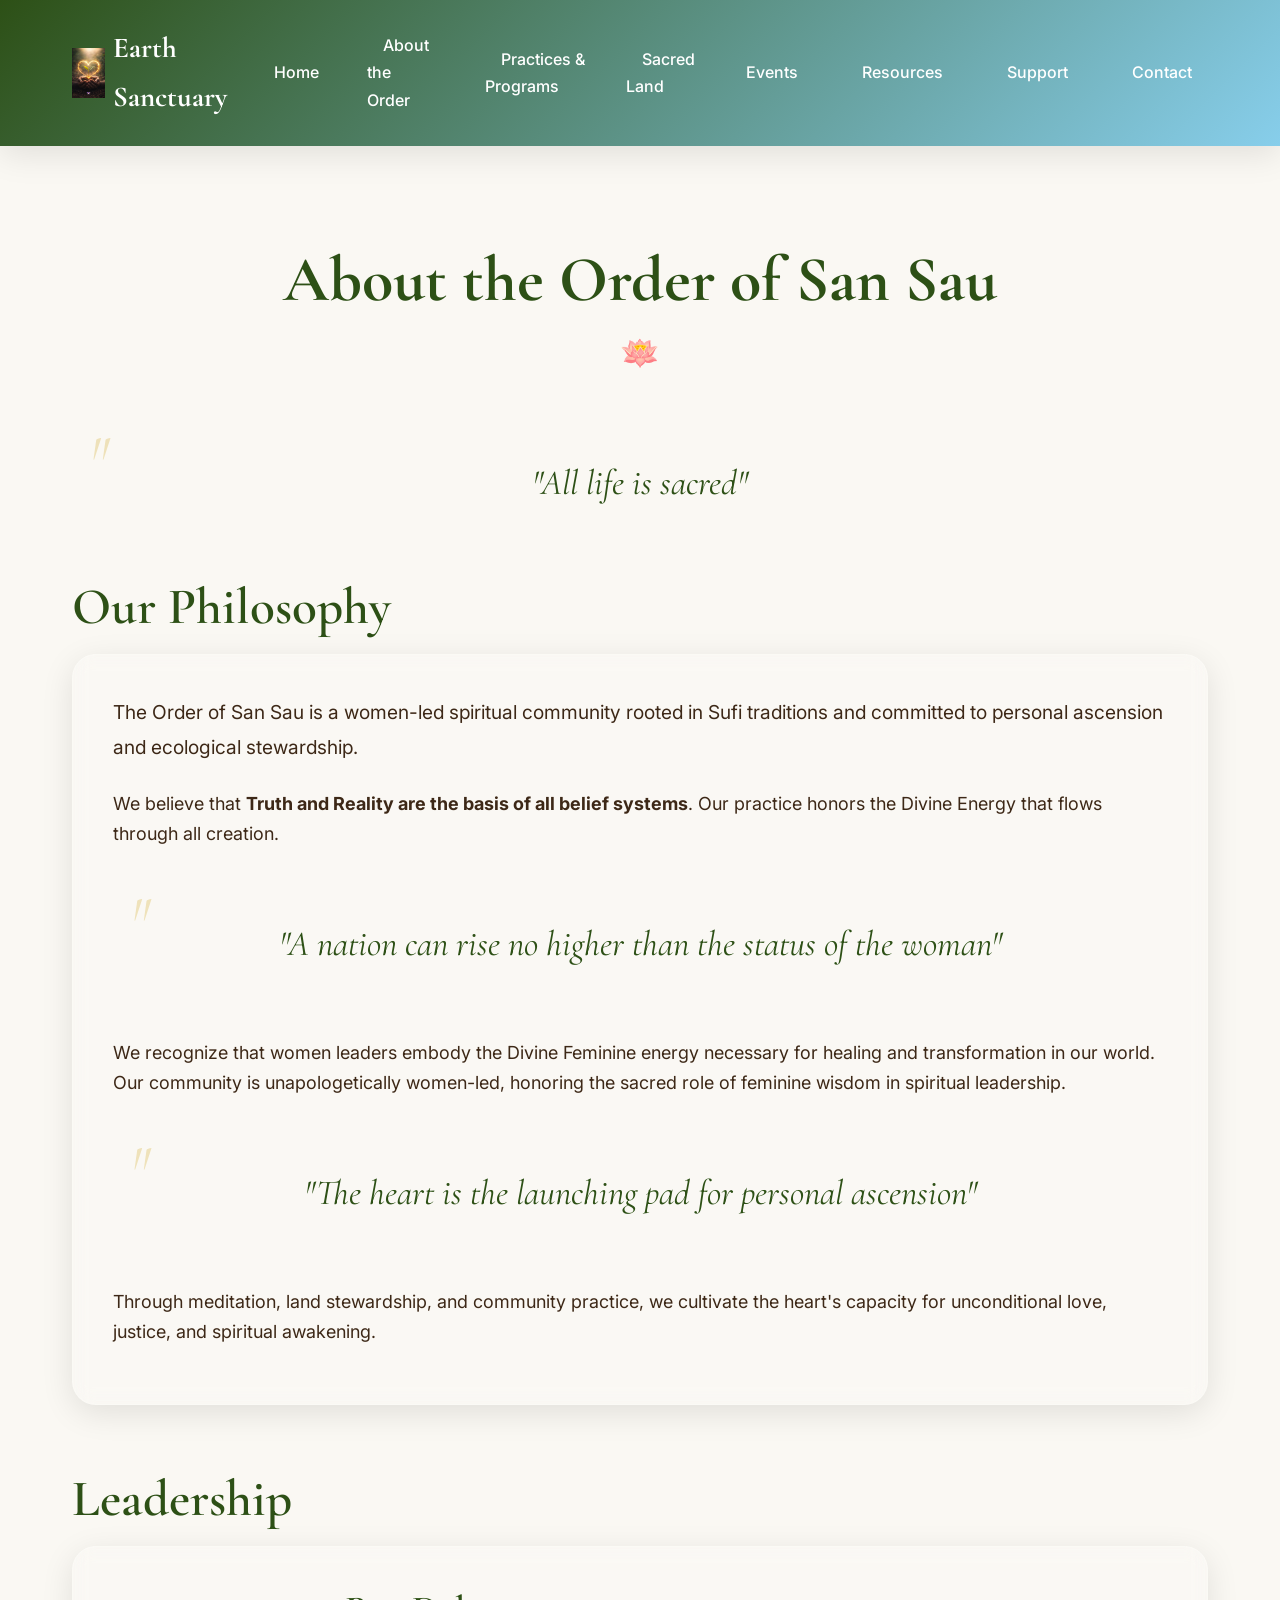
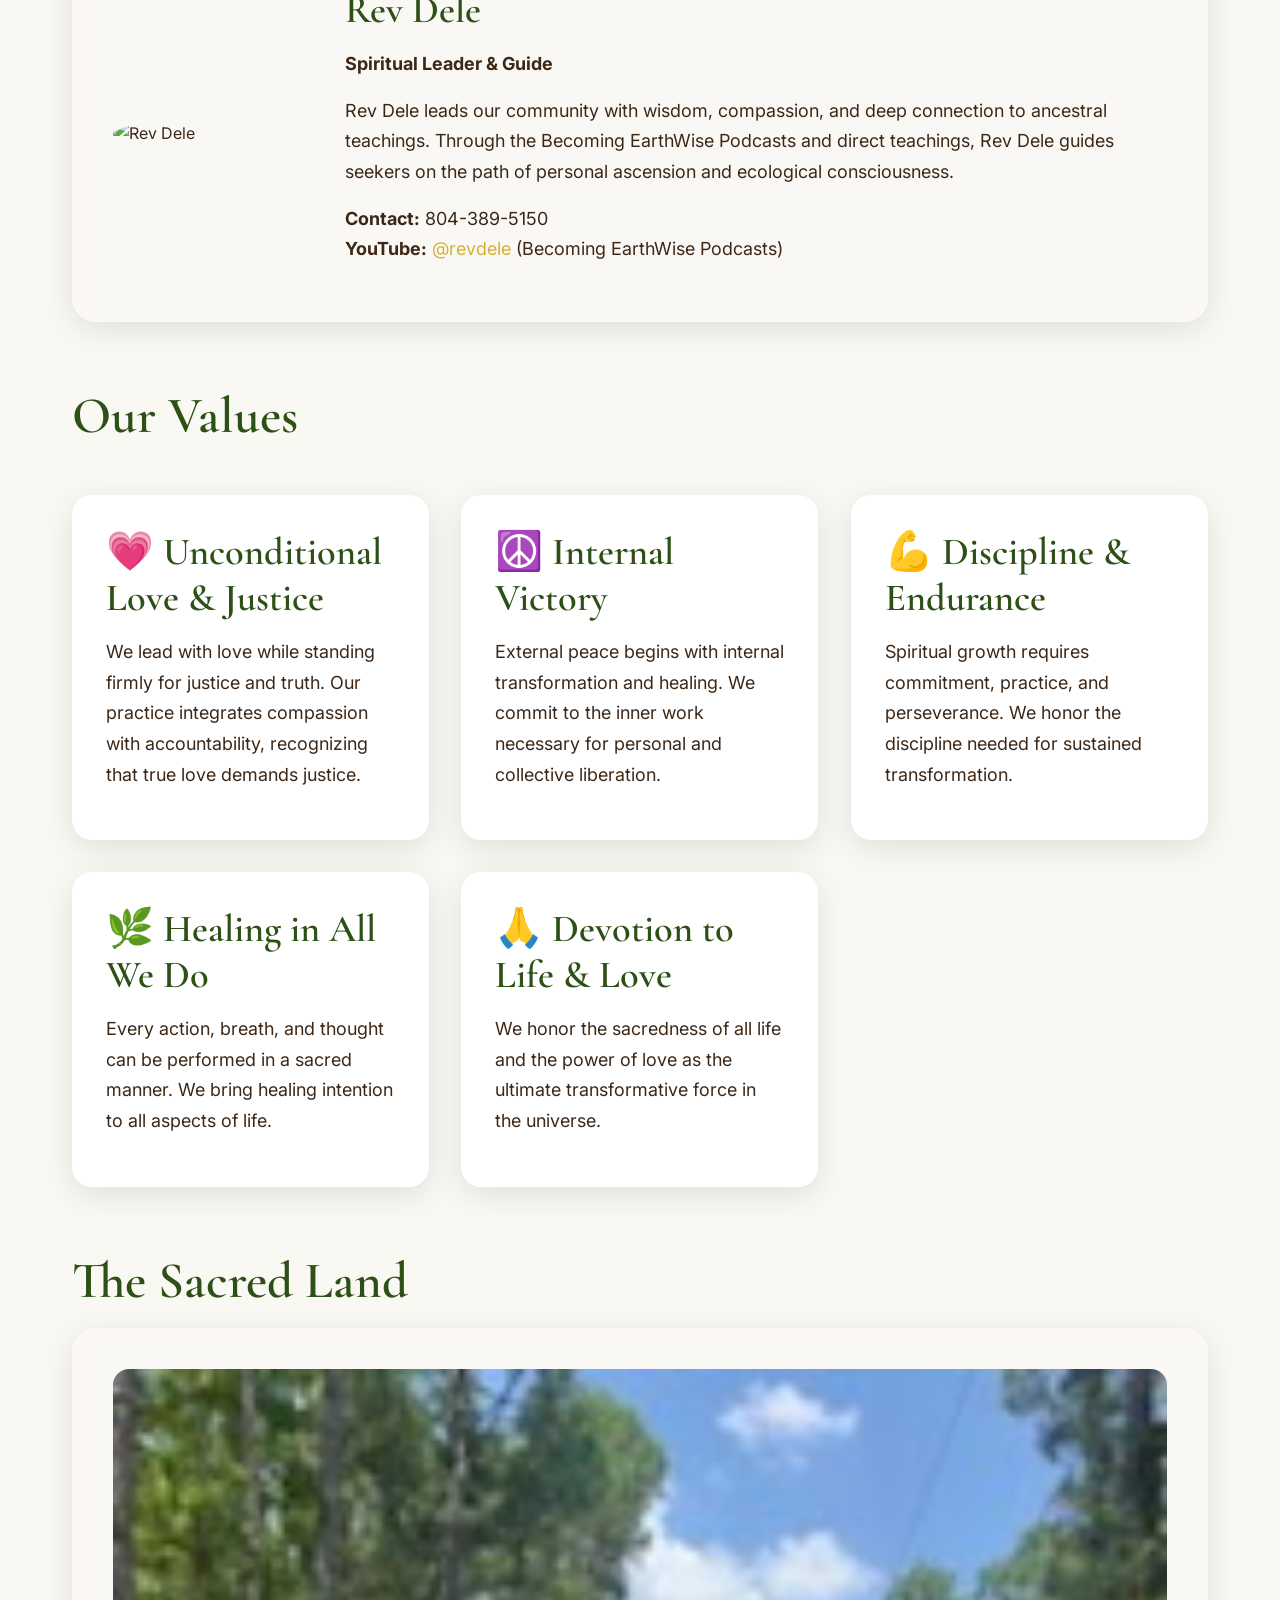
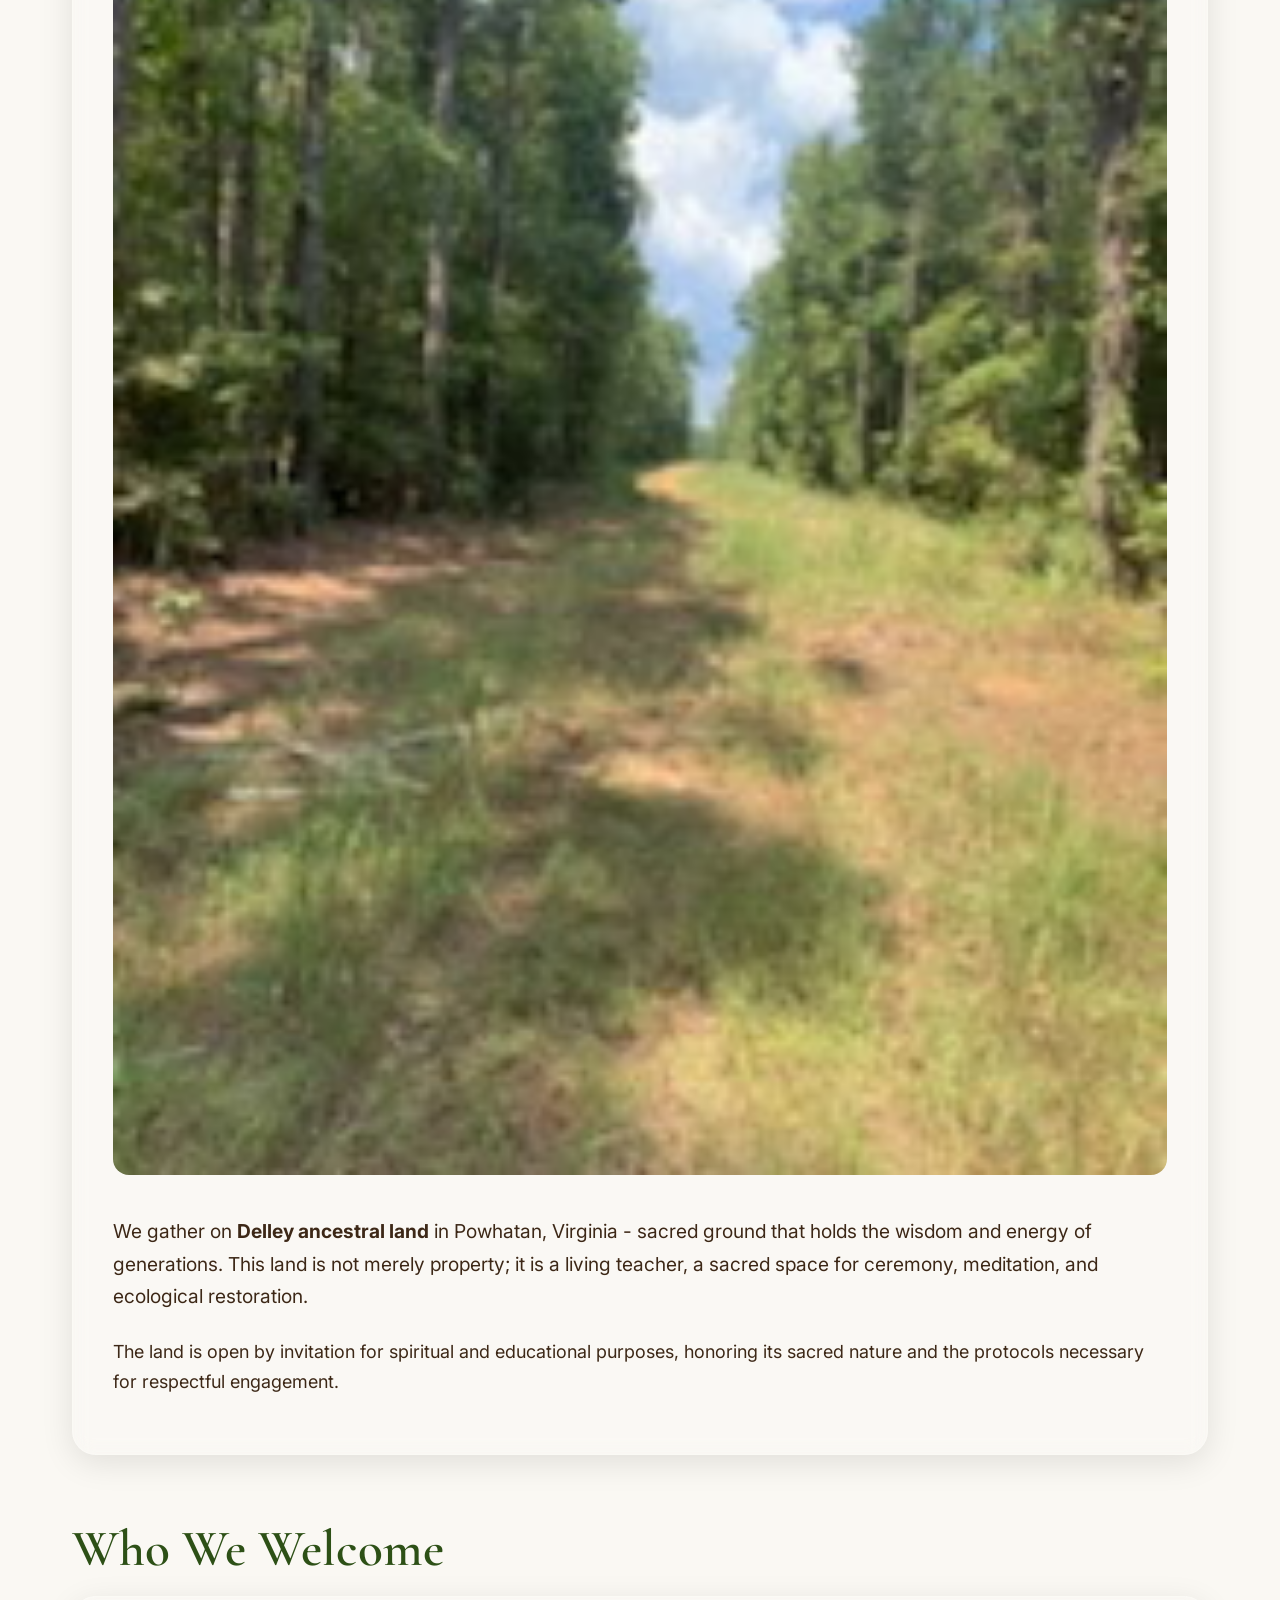
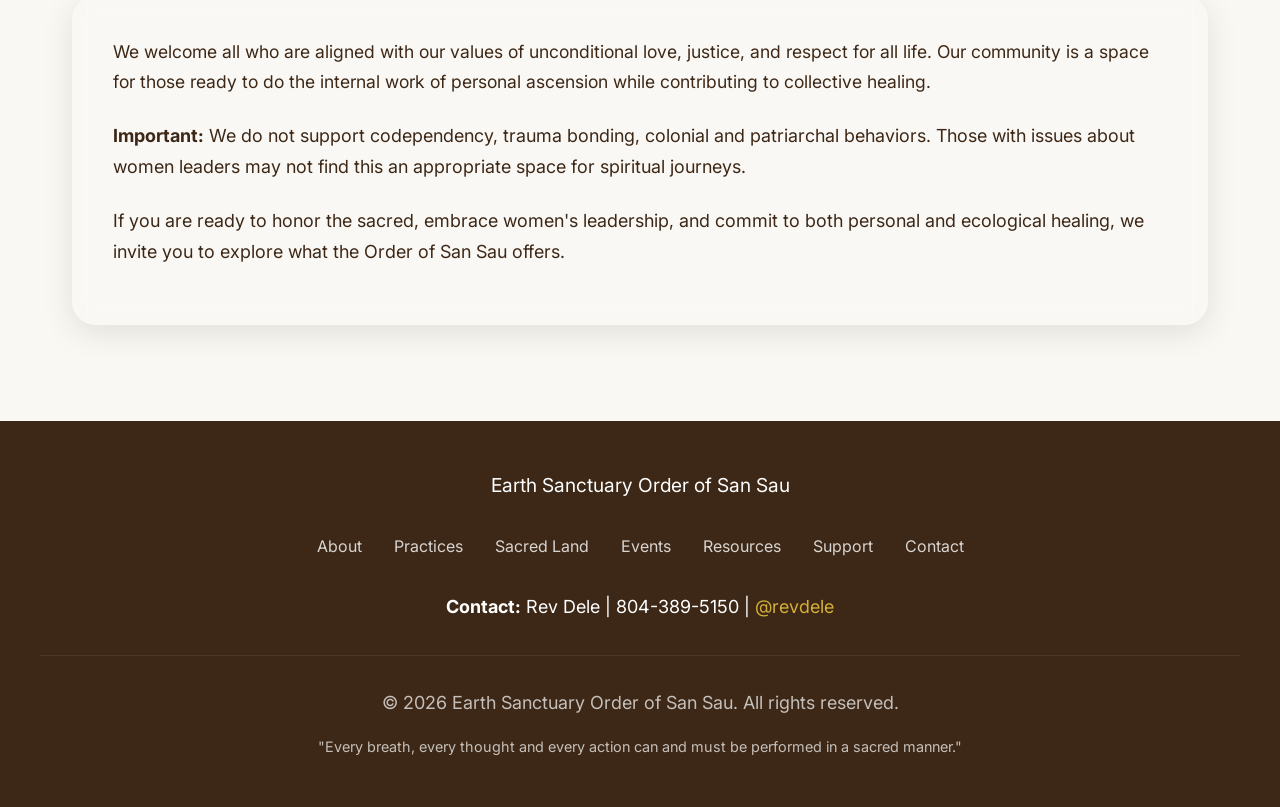
==== about.html @ 6ba66701 "Initial commit: Complete Earth Sanctuary Order of San Sau website with 8 pages" ====
<!DOCTYPE html>
<html lang="en">
<head>
    <meta charset="UTF-8">
    <meta name="viewport" content="width=device-width, initial-scale=1.0">
    <meta name="description" content="Learn about the Order of San Sau - Women-led spiritual community rooted in Sufi traditions">
    <title>About the Order | Earth Sanctuary Order of San Sau</title>
    <link rel="stylesheet" href="css/style.css">
    <link rel="icon" href="images/logo.jpg">
</head>
<body>
    <header>
        <div class="header-content">
            <a href="index.html" class="logo">
                <img src="images/logo.jpg" alt="Earth Sanctuary Logo" class="logo-image">
                Earth Sanctuary
            </a>
            <button class="mobile-menu-toggle" aria-label="Toggle menu">☰</button>
            <nav>
                <ul>
                    <li><a href="index.html">Home</a></li>
                    <li><a href="about.html">About the Order</a></li>
                    <li><a href="practices.html">Practices & Programs</a></li>
                    <li><a href="sacred-land.html">Sacred Land</a></li>
                    <li><a href="events.html">Events</a></li>
                    <li><a href="resources.html">Resources</a></li>
                    <li><a href="support.html">Support</a></li>
                    <li><a href="contact.html">Contact</a></li>
                </ul>
            </nav>
        </div>
    </header>

    <main>
        <section class="site-section">
            <div class="container">
                <h1 class="section-title">About the Order of San Sau</h1>
                
                <div class="sacred-quote">
                    "All life is sacred"
                </div>
                
                <h2>Our Philosophy</h2>
                <div class="glass-card">
                    <p style="font-size: 1.2rem; line-height: 1.8;">
                        The Order of San Sau is a women-led spiritual community rooted in Sufi traditions and committed to personal ascension and ecological stewardship.
                    </p>
                    
                    <p style="margin-top: 1.5rem;">
                        We believe that <strong>Truth and Reality are the basis of all belief systems</strong>. Our practice honors the Divine Energy that flows through all creation.
                    </p>
                    
                    <div class="sacred-quote" style="margin: 2rem 0;">
                        "A nation can rise no higher than the status of the woman"
                    </div>
                    
                    <p>
                        We recognize that women leaders embody the Divine Feminine energy necessary for healing and transformation in our world. Our community is unapologetically women-led, honoring the sacred role of feminine wisdom in spiritual leadership.
                    </p>
                    
                    <div class="sacred-quote" style="margin: 2rem 0;">
                        "The heart is the launching pad for personal ascension"
                    </div>
                    
                    <p>
                        Through meditation, land stewardship, and community practice, we cultivate the heart's capacity for unconditional love, justice, and spiritual awakening.
                    </p>
                </div>
                
                <h2 style="margin-top: 4rem;">Leadership</h2>
                <div class="glass-card" style="display: flex; gap: 2rem; align-items: center; flex-wrap: wrap;">
                    <img src="images/Rev1_enhanced.png" alt="Rev Dele" style="width: 200px; border-radius: 50%;">
                    <div style="flex: 1;">
                        <h3>Rev Dele</h3>
                        <p><strong>Spiritual Leader & Guide</strong></p>
                        <p style="margin-top: 1rem;">Rev Dele leads our community with wisdom, compassion, and deep connection to ancestral teachings. Through the Becoming EarthWise Podcasts and direct teachings, Rev Dele guides seekers on the path of personal ascension and ecological consciousness.</p>
                        <p style="margin-top: 1rem;">
                            <strong>Contact:</strong> 804-389-5150<br>
                            <strong>YouTube:</strong> <a href="https://youtube.com/@revdele" style="color: var(--sacred-gold);">@revdele</a> (Becoming EarthWise Podcasts)
                        </p>
                    </div>
                </div>
                
                <h2 style="margin-top: 4rem;">Our Values</h2>
                <div class="bento-grid">
                    <div class="bento-item lotus-bloom">
                        <h3>💗 Unconditional Love & Justice</h3>
                        <p>We lead with love while standing firmly for justice and truth. Our practice integrates compassion with accountability, recognizing that true love demands justice.</p>
                    </div>
                    <div class="bento-item lotus-bloom" style="animation-delay: 0.2s;">
                        <h3>☮️ Internal Victory</h3>
                        <p>External peace begins with internal transformation and healing. We commit to the inner work necessary for personal and collective liberation.</p>
                    </div>
                    <div class="bento-item lotus-bloom" style="animation-delay: 0.4s;">
                        <h3>💪 Discipline & Endurance</h3>
                        <p>Spiritual growth requires commitment, practice, and perseverance. We honor the discipline needed for sustained transformation.</p>
                    </div>
                    <div class="bento-item lotus-bloom" style="animation-delay: 0.6s;">
                        <h3>🌿 Healing in All We Do</h3>
                        <p>Every action, breath, and thought can be performed in a sacred manner. We bring healing intention to all aspects of life.</p>
                    </div>
                    <div class="bento-item lotus-bloom" style="animation-delay: 0.8s;">
                        <h3>🙏 Devotion to Life & Love</h3>
                        <p>We honor the sacredness of all life and the power of love as the ultimate transformative force in the universe.</p>
                    </div>
                </div>

                <h2 style="margin-top: 4rem;">The Sacred Land</h2>
                <div class="glass-card">
                    <img src="images/land3.jpeg" alt="Ancestral Land" style="width: 100%; border-radius: 16px; margin-bottom: 2rem;">
                    <p style="font-size: 1.2rem;">
                        We gather on <strong>Delley ancestral land</strong> in Powhatan, Virginia - sacred ground that holds the wisdom and energy of generations. This land is not merely property; it is a living teacher, a sacred space for ceremony, meditation, and ecological restoration.
                    </p>
                    <p style="margin-top: 1.5rem;">
                        The land is open by invitation for spiritual and educational purposes, honoring its sacred nature and the protocols necessary for respectful engagement.
                    </p>
                </div>

                <h2 style="margin-top: 4rem;">Who We Welcome</h2>
                <div class="glass-card">
                    <p style="font-size: 1.1rem;">
                        We welcome all who are aligned with our values of unconditional love, justice, and respect for all life. Our community is a space for those ready to do the internal work of personal ascension while contributing to collective healing.
                    </p>
                    <p style="margin-top: 1.5rem;">
                        <strong>Important:</strong> We do not support codependency, trauma bonding, colonial and patriarchal behaviors. Those with issues about women leaders may not find this an appropriate space for spiritual journeys.
                    </p>
                    <p style="margin-top: 1.5rem;">
                        If you are ready to honor the sacred, embrace women's leadership, and commit to both personal and ecological healing, we invite you to explore what the Order of San Sau offers.
                    </p>
                </div>
            </div>
        </section>
    </main>

    <footer>
        <div class="footer-content">
            <p style="font-size: 1.2rem; margin-bottom: 1rem;">Earth Sanctuary Order of San Sau</p>
            <div class="footer-links">
                <a href="about.html">About</a>
                <a href="practices.html">Practices</a>
                <a href="sacred-land.html">Sacred Land</a>
                <a href="events.html">Events</a>
                <a href="resources.html">Resources</a>
                <a href="support.html">Support</a>
                <a href="contact.html">Contact</a>
            </div>
            <p style="margin-top: 1rem;">
                <strong>Contact:</strong> Rev Dele | 804-389-5150 | <a href="https://youtube.com/@revdele" style="color: var(--sacred-gold);">@revdele</a>
            </p>
            <div class="footer-bottom">
                <p>&copy; 2026 Earth Sanctuary Order of San Sau. All rights reserved.</p>
                <p style="margin-top: 0.5rem; font-size: 0.9rem;">"Every breath, every thought and every action can and must be performed in a sacred manner."</p>
            </div>
        </div>
    </footer>

    <script src="js/main.js"></script>
</body>
</html>
---- css/style.css ----
/* 
 * Earth Sanctuary Order of San Sau
 * Spiritual + Ecological Aesthetic
 */

/* Import Fonts */
@import url('https://fonts.googleapis.com/css2?family=Cormorant+Garamond:wght@300;400;500;600;700&family=Inter:wght@300;400;500;600&display=swap');

/* CSS Variables - Color Palette */
:root {
  /* Primary Colors */
  --forest-green: #2d5016;
  --soil-brown: #3d2817;
  --sacred-gold: #d4af37;
  --lotus-pink: #e8b4d4;
  --sky-blue: #87ceeb;
  
  /* Background Colors */
  --cream: #faf8f3;
  --deep-indigo: #1a1b3d;
  
  /* Gradients */
  --earth-to-sky: linear-gradient(135deg, var(--forest-green) 0%, var(--sky-blue) 100%);
  --sacred-gradient: linear-gradient(135deg, var(--sacred-gold) 0%, var(--lotus-pink) 100%);
  
  /* Typography */
  --font-heading: 'Cormorant Garamond', serif;
  --font-body: 'Inter', -apple-system, BlinkMacSystemFont, 'Segoe UI', sans-serif;
  
  /* Spacing */
  --section-padding: 6rem 2rem;
  --container-max: 1200px;
  
  /* Effects */
  --glass-bg: rgba(255, 255, 255, 0.1);
  --glass-border: rgba(255, 255, 255, 0.2);
  --shadow: 0 8px 32px rgba(0, 0, 0, 0.1);
  --shadow-hover: 0 12px 48px rgba(0, 0, 0, 0.15);
}

/* Reset & Base Styles */
* {
  margin: 0;
  padding: 0;
  box-sizing: border-box;
}

html {
  scroll-behavior: smooth;
  font-size: 16px;
}

body {
  font-family: var(--font-body);
  background: var(--cream);
  color: var(--soil-brown);
  line-height: 1.7;
  overflow-x: hidden;
}

/* Typography */
h1, h2, h3, h4, h5, h6 {
  font-family: var(--font-heading);
  font-weight: 600;
  line-height: 1.2;
  color: var(--forest-green);
  margin-bottom: 1rem;
}

h1 {
  font-size: clamp(2.5rem, 5vw, 4.5rem);
  font-weight: 700;
}

h2 {
  font-size: clamp(2rem, 4vw, 3.5rem);
}

h3 {
  font-size: clamp(1.5rem, 3vw, 2.5rem);
}

p {
  margin-bottom: 1rem;
  font-size: 1.125rem;
}

a {
  color: var(--forest-green);
  text-decoration: none;
  transition: all 0.3s ease;
}

a:hover {
  color: var(--sacred-gold);
}

/* Container */
.container {
  max-width: var(--container-max);
  margin: 0 auto;
  padding: 0 2rem;
}

/* Header & Navigation */
header {
  background: var(--earth-to-sky);
  padding: 1.5rem 0;
  position: sticky;
  top: 0;
  z-index: 1000;
  box-shadow: var(--shadow);
}

.header-content {
  max-width: var(--container-max);
  margin: 0 auto;
  padding: 0 2rem;
  display: flex;
  justify-content: space-between;
  align-items: center;
}

.logo {
  font-family: var(--font-heading);
  font-size: 1.8rem;
  font-weight: 700;
  color: white;
  display: flex;
  align-items: center;
  gap: 0.5rem;
}

.logo-image {
  height: 50px;
  width: auto;
}

nav ul {
  list-style: none;
  display: flex;
  gap: 2rem;
  align-items: center;
}

nav a {
  color: white;
  font-weight: 500;
  padding: 0.5rem 1rem;
  border-radius: 8px;
  transition: all 0.3s ease;
}

nav a:hover {
  background: rgba(255, 255, 255, 0.2);
  transform: translateY(-2px);
}

.mobile-menu-toggle {
  display: none;
  background: none;
  border: none;
  color: white;
  font-size: 1.5rem;
  cursor: pointer;
}

/* Hero Section */
.hero-section {
  position: relative;
  min-height: 90vh;
  display: flex;
  align-items: center;
  justify-content: center;
  background-size: cover;
  background-position: center;
  background-attachment: fixed;
  color: white;
  text-align: center;
  padding: var(--section-padding);
}

.hero-section::before {
  content: '';
  position: absolute;
  top: 0;
  left: 0;
  right: 0;
  bottom: 0;
  background: linear-gradient(135deg, rgba(45, 80, 22, 0.7) 0%, rgba(26, 27, 61, 0.5) 100%);
  z-index: 1;
}

.hero-content {
  position: relative;
  z-index: 2;
  max-width: 900px;
  backdrop-filter: blur(10px);
  background: var(--glass-bg);
  border: 1px solid var(--glass-border);
  padding: 3rem;
  border-radius: 24px;
  box-shadow: var(--shadow);
}

.hero-tagline {
  font-family: var(--font-heading);
  font-size: clamp(1.5rem, 3vw, 2.5rem);
  font-weight: 300;
  font-style: italic;
  color: var(--sacred-gold);
  margin: 1rem 0;
}

.hero-subtitle {
  font-size: clamp(1.1rem, 2vw, 1.5rem);
  margin: 1.5rem 0 2rem;
  opacity: 0.95;
}

.hero-cta {
  display: flex;
  gap: 1rem;
  justify-content: center;
  flex-wrap: wrap;
  margin-top: 2rem;
}

/* Buttons */
.btn {
  display: inline-block;
  padding: 1rem 2.5rem;
  border-radius: 50px;
  font-weight: 600;
  font-size: 1.1rem;
  text-align: center;
  cursor: pointer;
  transition: all 0.3s ease;
  border: 2px solid transparent;
}

.btn-primary {
  background: var(--sacred-gradient);
  color: white;
  box-shadow: 0 4px 15px rgba(212, 175, 55, 0.3);
}

.btn-primary:hover {
  transform: translateY(-3px);
  box-shadow: 0 6px 25px rgba(212, 175, 55, 0.4);
}

.btn-secondary {
  background: transparent;
  color: white;
  border-color: white;
}

.btn-secondary:hover {
  background: white;
  color: var(--forest-green);
}

/* Sections */
.site-section {
  padding: var(--section-padding);
}

.section-title {
  text-align: center;
  margin-bottom: 3rem;
  position: relative;
}

.section-title::after {
  content: '🪷';
  display: block;
  font-size: 2rem;
  margin-top: 1rem;
}

/* Glass Cards */
.glass-card {
  background: var(--glass-bg);
  backdrop-filter: blur(10px);
  border: 1px solid var(--glass-border);
  border-radius: 24px;
  padding: 2.5rem;
  box-shadow: var(--shadow);
  transition: all 0.3s ease;
}

.glass-card:hover {
  transform: translateY(-5px);
  box-shadow: var(--shadow-hover);
}

/* Sacred Quote */
.sacred-quote {
  font-family: var(--font-heading);
  font-size: clamp(1.5rem, 3vw, 2.2rem);
  font-style: italic;
  text-align: center;
  color: var(--forest-green);
  padding: 2rem;
  margin: 2rem 0;
  position: relative;
}

.sacred-quote::before {
  content: '"';
  font-size: 4rem;
  color: var(--sacred-gold);
  position: absolute;
  top: -1rem;
  left: 1rem;
  opacity: 0.3;
}

/* Bento Grid */
.bento-grid {
  display: grid;
  grid-template-columns: repeat(auto-fit, minmax(280px, 1fr));
  gap: 2rem;
  margin: 3rem 0;
}

.bento-item {
  background: white;
  border-radius: 20px;
  padding: 2rem;
  box-shadow: var(--shadow);
  transition: all 0.4s ease;
  border: 2px solid transparent;
}

.bento-item:hover {
  transform: translateY(-8px) scale(1.02);
  box-shadow: var(--shadow-hover);
  border-color: var(--sacred-gold);
}

.bento-icon {
  font-size: 3rem;
  margin-bottom: 1rem;
  display: block;
}

/* Lotus Bloom Animation */
@keyframes lotus-bloom {
  from {
    opacity: 0;
    transform: scale(0.8) translateY(20px);
  }
  to {
    opacity: 1;
    transform: scale(1) translateY(0);
  }
}

.lotus-bloom {
  animation: lotus-bloom 0.8s ease-out forwards;
  opacity: 0;
}

/* Fade In Up Animation */
@keyframes fade-in-up {
  from {
    opacity: 0;
    transform: translateY(30px);
  }
  to {
    opacity: 1;
    transform: translateY(0);
  }
}

.fade-in-up {
  animation: fade-in-up 1s ease-out;
}

/* Donation Section */
.donation-section {
  background: var(--earth-to-sky);
  color: white;
  text-align: center;
  padding: var(--section-padding);
}

.donation-button {
  display: inline-block;
  padding: 1.5rem 3rem;
  background: var(--sacred-gradient);
  color: white;
  font-size: 1.3rem;
  font-weight: 700;
  border-radius: 50px;
  box-shadow: 0 6px 30px rgba(0, 0, 0, 0.3);
  transition: all 0.3s ease;
  margin: 2rem 0;
}

.donation-button:hover {
  transform: translateY(-5px) scale(1.05);
  box-shadow: 0 10px 40px rgba(212, 175, 55, 0.5);
}

/* Contact Form */
.contact-form {
  max-width: 700px;
  margin: 0 auto;
}

.form-group {
  margin-bottom: 1.5rem;
}

.form-group label {
  display: block;
  margin-bottom: 0.5rem;
  font-weight: 600;
  color: var(--forest-green);
}

.form-group input,
.form-group textarea,
.form-group select {
  width: 100%;
  padding: 1rem;
  border: 2px solid var(--glass-border);
  border-radius: 12px;
  font-family: var(--font-body);
  font-size: 1rem;
  background: white;
  transition: all 0.3s ease;
}

.form-group input:focus,
.form-group textarea:focus,
.form-group select:focus {
  outline: none;
  border-color: var(--sacred-gold);
  box-shadow: 0 0 0 3px rgba(212, 175, 55, 0.1);
}

.form-group textarea {
  min-height: 150px;
  resize: vertical;
}

/* Footer */
footer {
  background: var(--soil-brown);
  color: white;
  padding: 3rem 2rem 2rem;
  text-align: center;
}

.footer-content {
  max-width: var(--container-max);
  margin: 0 auto;
}

.footer-links {
  display: flex;
  justify-content: center;
  gap: 2rem;
  margin: 2rem 0;
  flex-wrap: wrap;
}

.footer-links a {
  color: white;
  opacity: 0.8;
  transition: opacity 0.3s ease;
}

.footer-links a:hover {
  opacity: 1;
}

.footer-bottom {
  margin-top: 2rem;
  padding-top: 2rem;
  border-top: 1px solid rgba(255, 255, 255, 0.1);
  opacity: 0.7;
}

/* Responsive Design */
@media (max-width: 768px) {
  :root {
    --section-padding: 4rem 1.5rem;
  }
  
  .mobile-menu-toggle {
    display: block;
  }
  
  nav ul {
    display: none;
    position: absolute;
    top: 100%;
    left: 0;
    right: 0;
    background: var(--forest-green);
    flex-direction: column;
    padding: 1rem;
    box-shadow: var(--shadow);
  }
  
  nav ul.active {
    display: flex;
  }
  
  .hero-content {
    padding: 2rem;
  }
  
  .bento-grid {
    grid-template-columns: 1fr;
  }
  
  h1 {
    font-size: 2.5rem;
  }
  
  h2 {
    font-size: 2rem;
  }
}

/* Accessibility */
.sr-only {
  position: absolute;
  width: 1px;
  height: 1px;
  padding: 0;
  margin: -1px;
  overflow: hidden;
  clip: rect(0, 0, 0, 0);
  white-space: nowrap;
  border-width: 0;
}

/* Focus Styles */
*:focus-visible {
  outline: 3px solid var(--sacred-gold);
  outline-offset: 2px;
}

/* Print Styles */
@media print {
  header, footer, .hero-cta, .donation-button {
    display: none;
  }
}
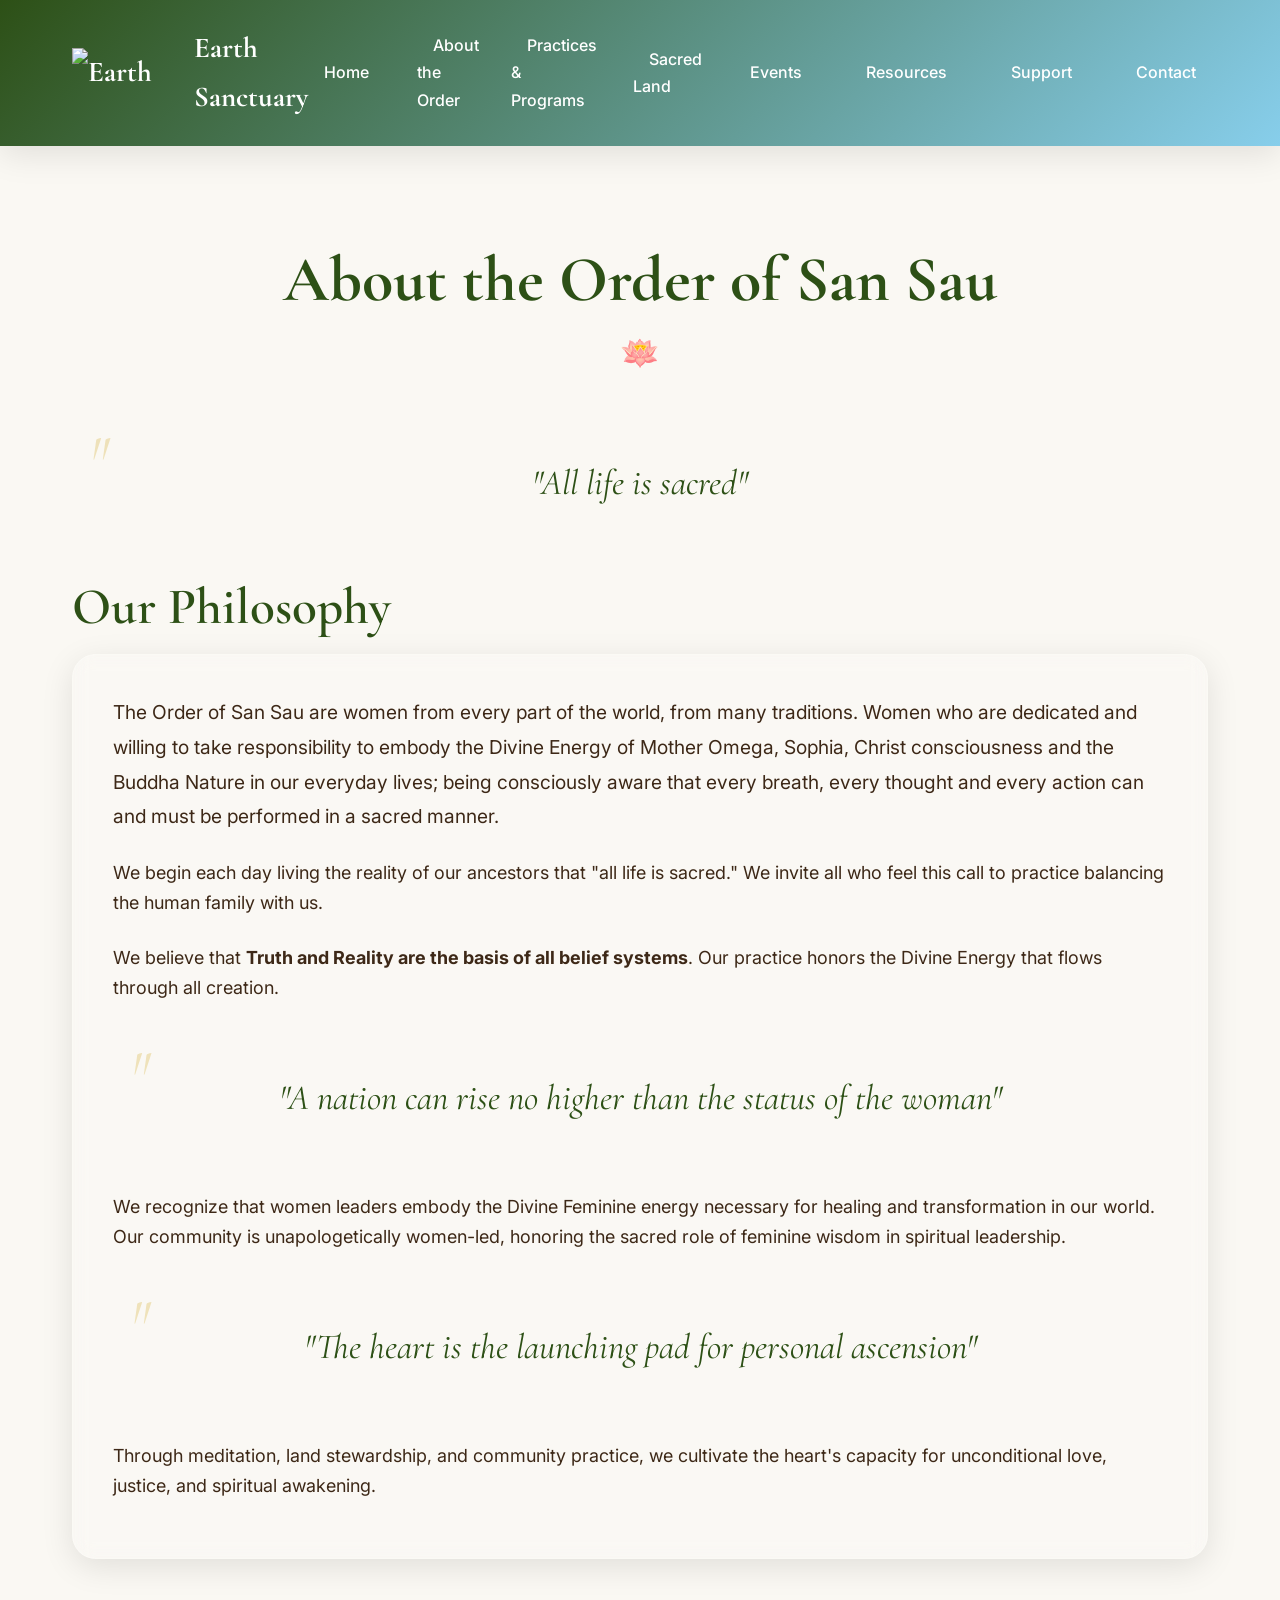
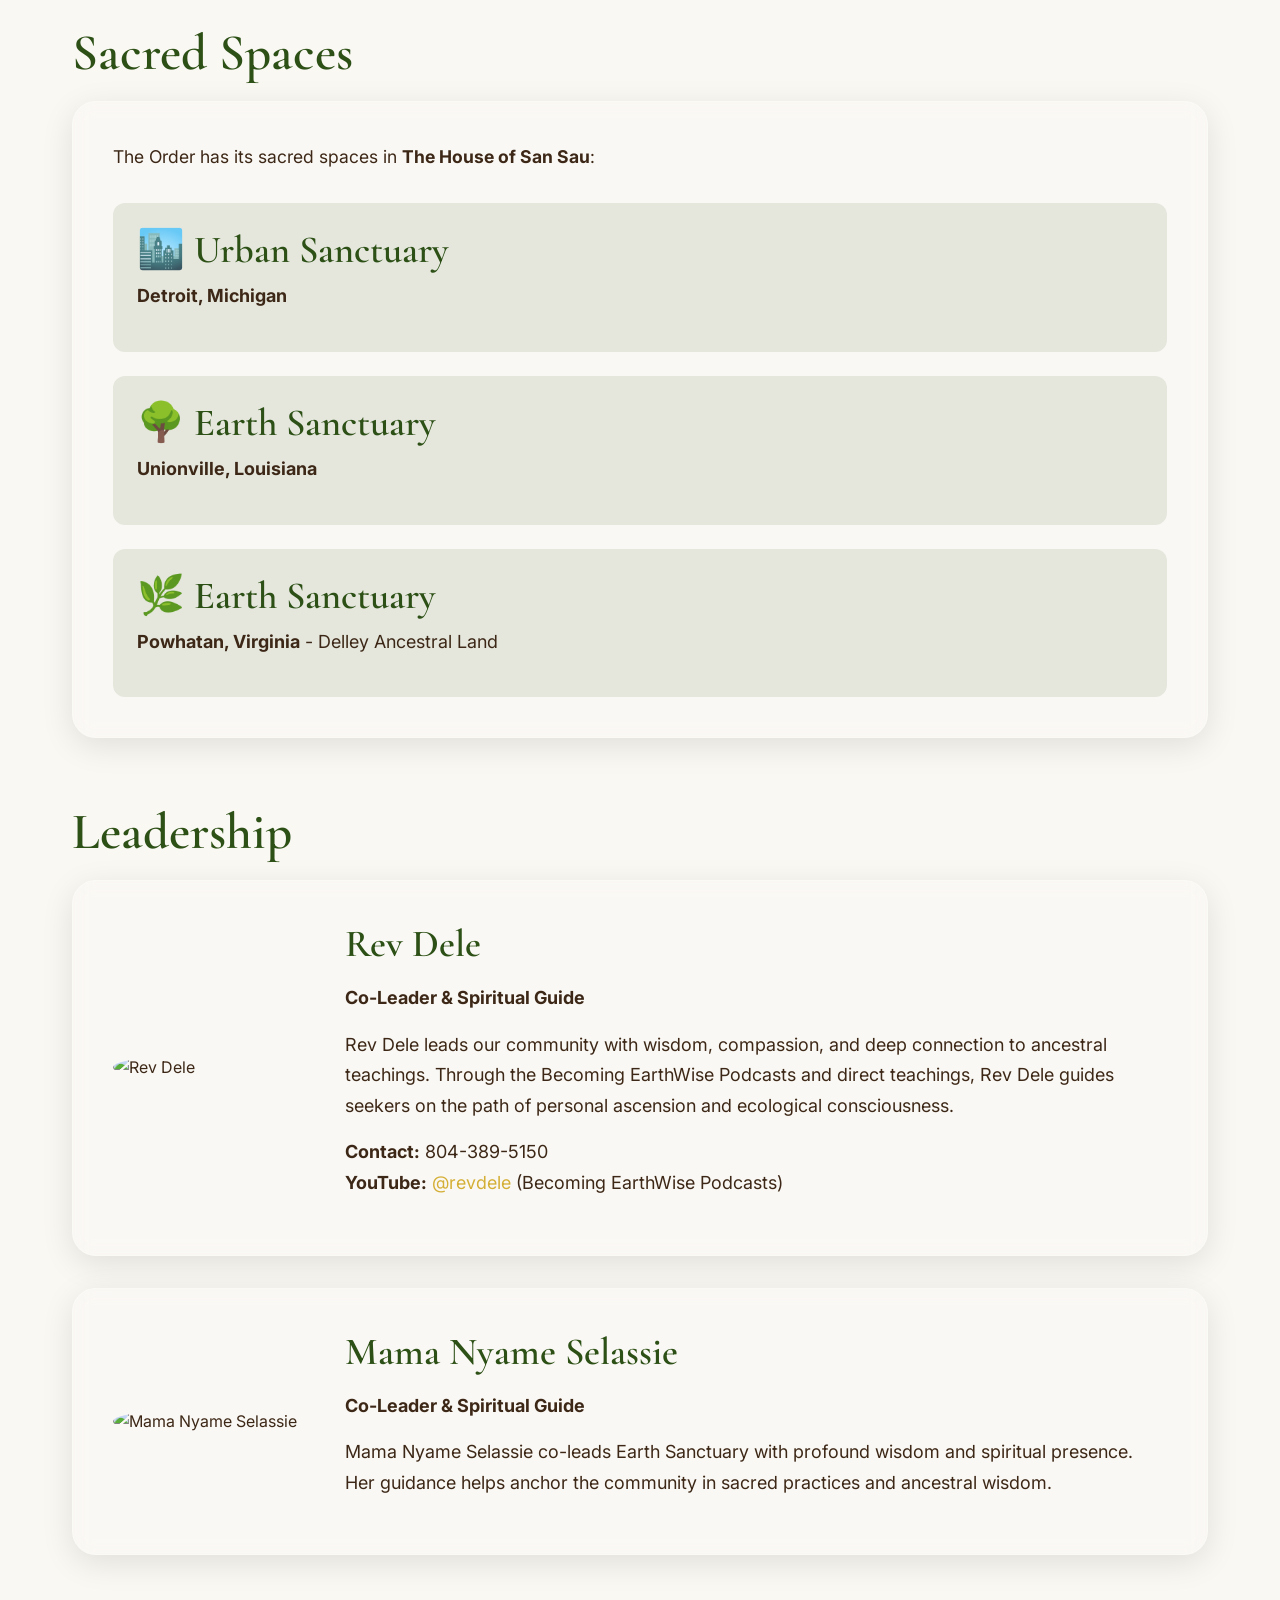
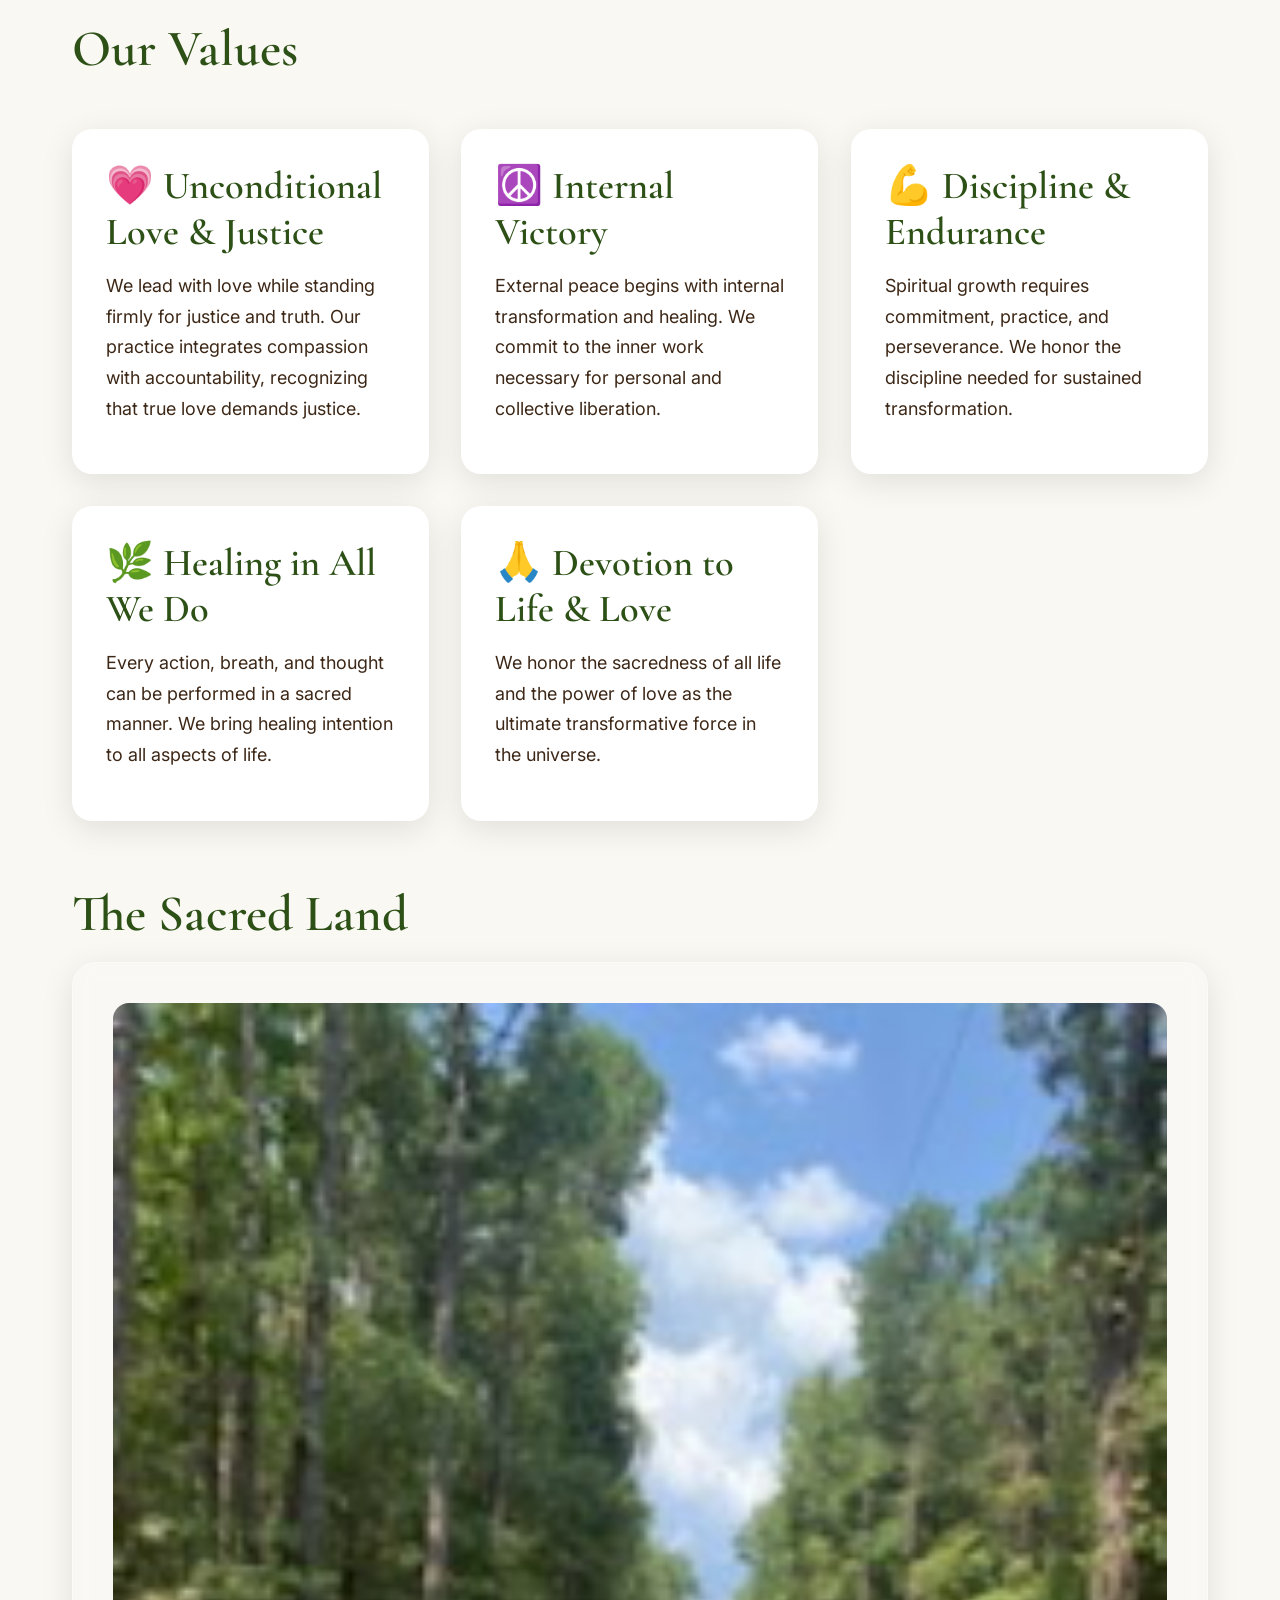
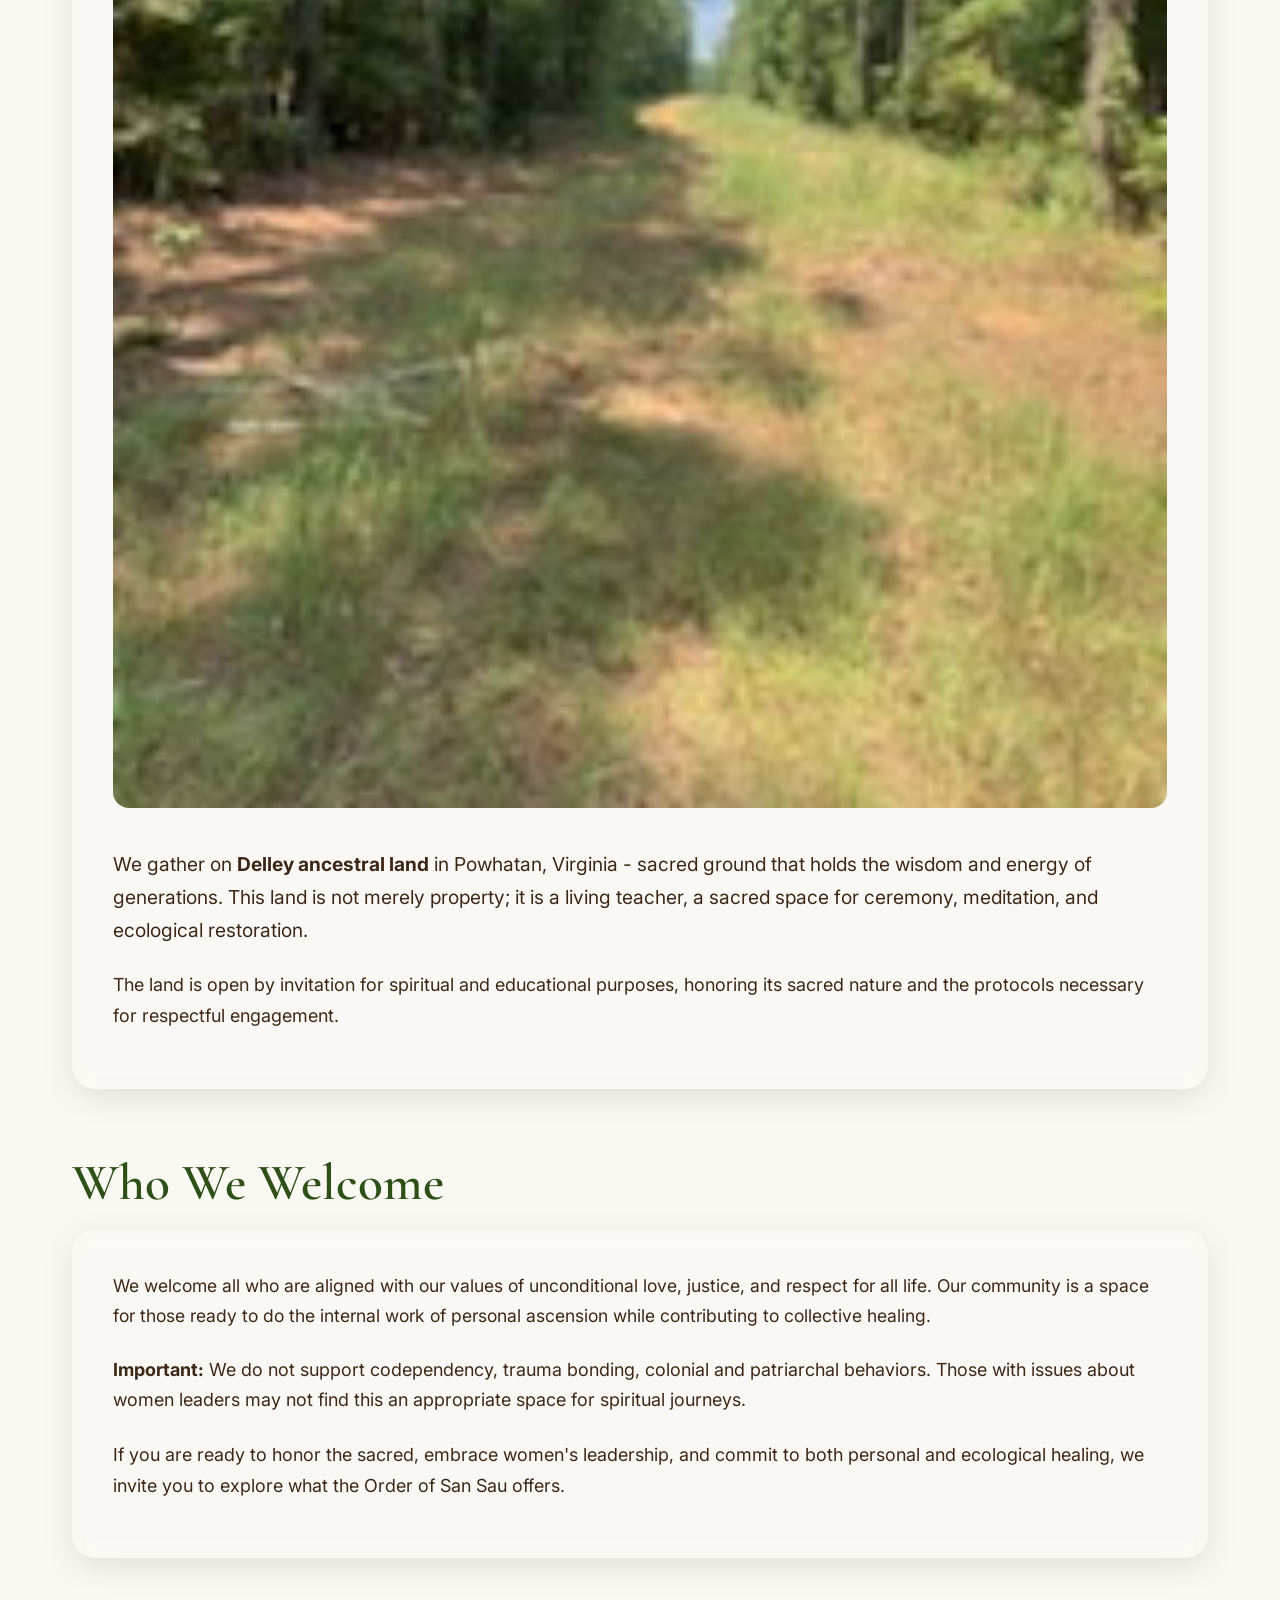
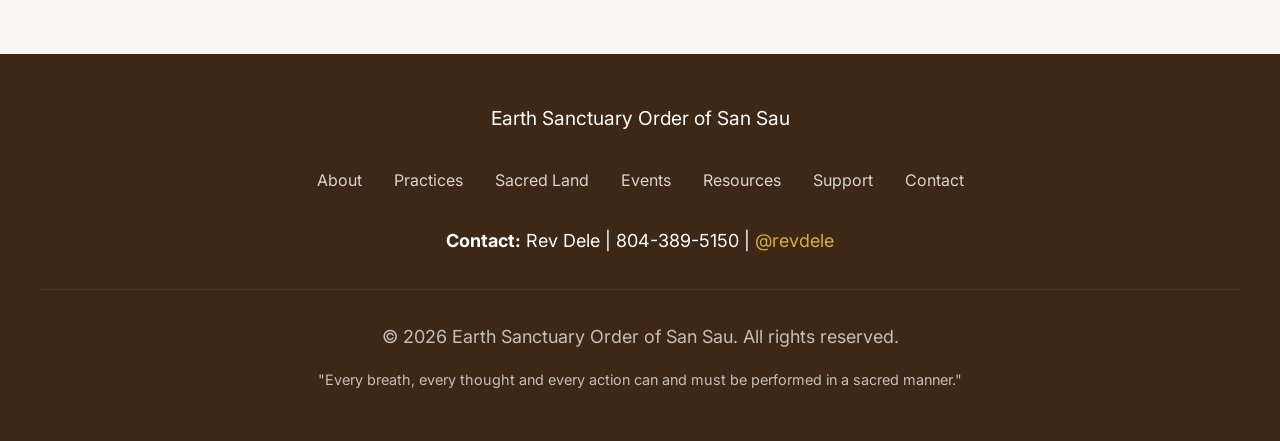
==== commit bb01a75a: "Update: Add Mama Nyame Selassie, three sacred spaces, new email, enhanced photos, Lotus Chakra medit" ====
--- a/about.html
+++ b/about.html
@@ -6,13 +6,13 @@
     <meta name="description" content="Learn about the Order of San Sau - Women-led spiritual community rooted in Sufi traditions">
     <title>About the Order | Earth Sanctuary Order of San Sau</title>
     <link rel="stylesheet" href="css/style.css">
-    <link rel="icon" href="images/logo.jpg">
+    <link rel="icon" href="images/logo_enhanced.png">
 </head>
 <body>
     <header>
         <div class="header-content">
             <a href="index.html" class="logo">
-                <img src="images/logo.jpg" alt="Earth Sanctuary Logo" class="logo-image">
+                <img src="images/logo_enhanced.png" alt="Earth Sanctuary Logo" class="logo-image">
                 Earth Sanctuary
             </a>
             <button class="mobile-menu-toggle" aria-label="Toggle menu">☰</button>
@@ -43,7 +43,11 @@
                 <h2>Our Philosophy</h2>
                 <div class="glass-card">
                     <p style="font-size: 1.2rem; line-height: 1.8;">
-                        The Order of San Sau is a women-led spiritual community rooted in Sufi traditions and committed to personal ascension and ecological stewardship.
+                        The Order of San Sau are women from every part of the world, from many traditions. Women who are dedicated and willing to take responsibility to embody the Divine Energy of Mother Omega, Sophia, Christ consciousness and the Buddha Nature in our everyday lives; being consciously aware that every breath, every thought and every action can and must be performed in a sacred manner.
+                    </p>
+                    
+                    <p style="margin-top: 1.5rem;">
+                        We begin each day living the reality of our ancestors that "all life is sacred." We invite all who feel this call to practice balancing the human family with us.
                     </p>
                     
                     <p style="margin-top: 1.5rem;">
@@ -67,17 +71,45 @@
                     </p>
                 </div>
                 
+                <h2 style="margin-top: 4rem;">Sacred Spaces</h2>
+                <div class="glass-card">
+                    <p style="font-size: 1.1rem; margin-bottom: 1.5rem;">The Order has its sacred spaces in <strong>The House of San Sau</strong>:</p>
+                    <div style="display: grid; gap: 1.5rem; margin-top: 2rem;">
+                        <div style="padding: 1.5rem; background: rgba(45, 80, 22, 0.1); border-radius: 12px;">
+                            <h3 style="color: var(--forest-green); margin-bottom: 0.5rem;">🏙️ Urban Sanctuary</h3>
+                            <p><strong>Detroit, Michigan</strong></p>
+                        </div>
+                        <div style="padding: 1.5rem; background: rgba(45, 80, 22, 0.1); border-radius: 12px;">
+                            <h3 style="color: var(--forest-green); margin-bottom: 0.5rem;">🌳 Earth Sanctuary</h3>
+                            <p><strong>Unionville, Louisiana</strong></p>
+                        </div>
+                        <div style="padding: 1.5rem; background: rgba(45, 80, 22, 0.1); border-radius: 12px;">
+                            <h3 style="color: var(--forest-green); margin-bottom: 0.5rem;">🌿 Earth Sanctuary</h3>
+                            <p><strong>Powhatan, Virginia</strong> - Delley Ancestral Land</p>
+                        </div>
+                    </div>
+                </div>
+                
                 <h2 style="margin-top: 4rem;">Leadership</h2>
-                <div class="glass-card" style="display: flex; gap: 2rem; align-items: center; flex-wrap: wrap;">
+                <div class="glass-card" style="display: flex; gap: 2rem; align-items: center; flex-wrap: wrap; margin-bottom: 2rem;">
                     <img src="images/Rev1_enhanced.png" alt="Rev Dele" style="width: 200px; border-radius: 50%;">
                     <div style="flex: 1;">
                         <h3>Rev Dele</h3>
-                        <p><strong>Spiritual Leader & Guide</strong></p>
+                        <p><strong>Co-Leader & Spiritual Guide</strong></p>
                         <p style="margin-top: 1rem;">Rev Dele leads our community with wisdom, compassion, and deep connection to ancestral teachings. Through the Becoming EarthWise Podcasts and direct teachings, Rev Dele guides seekers on the path of personal ascension and ecological consciousness.</p>
                         <p style="margin-top: 1rem;">
                             <strong>Contact:</strong> 804-389-5150<br>
                             <strong>YouTube:</strong> <a href="https://youtube.com/@revdele" style="color: var(--sacred-gold);">@revdele</a> (Becoming EarthWise Podcasts)
                         </p>
+                    </div>
+                </div>
+                
+                <div class="glass-card" style="display: flex; gap: 2rem; align-items: center; flex-wrap: wrap;">
+                    <img src="images/mama-nyame-enhanced.png" alt="Mama Nyame Selassie" style="width: 200px; border-radius: 50%;">
+                    <div style="flex: 1;">
+                        <h3>Mama Nyame Selassie</h3>
+                        <p><strong>Co-Leader & Spiritual Guide</strong></p>
+                        <p style="margin-top: 1rem;">Mama Nyame Selassie co-leads Earth Sanctuary with profound wisdom and spiritual presence. Her guidance helps anchor the community in sacred practices and ancestral wisdom.</p>
                     </div>
                 </div>
                 
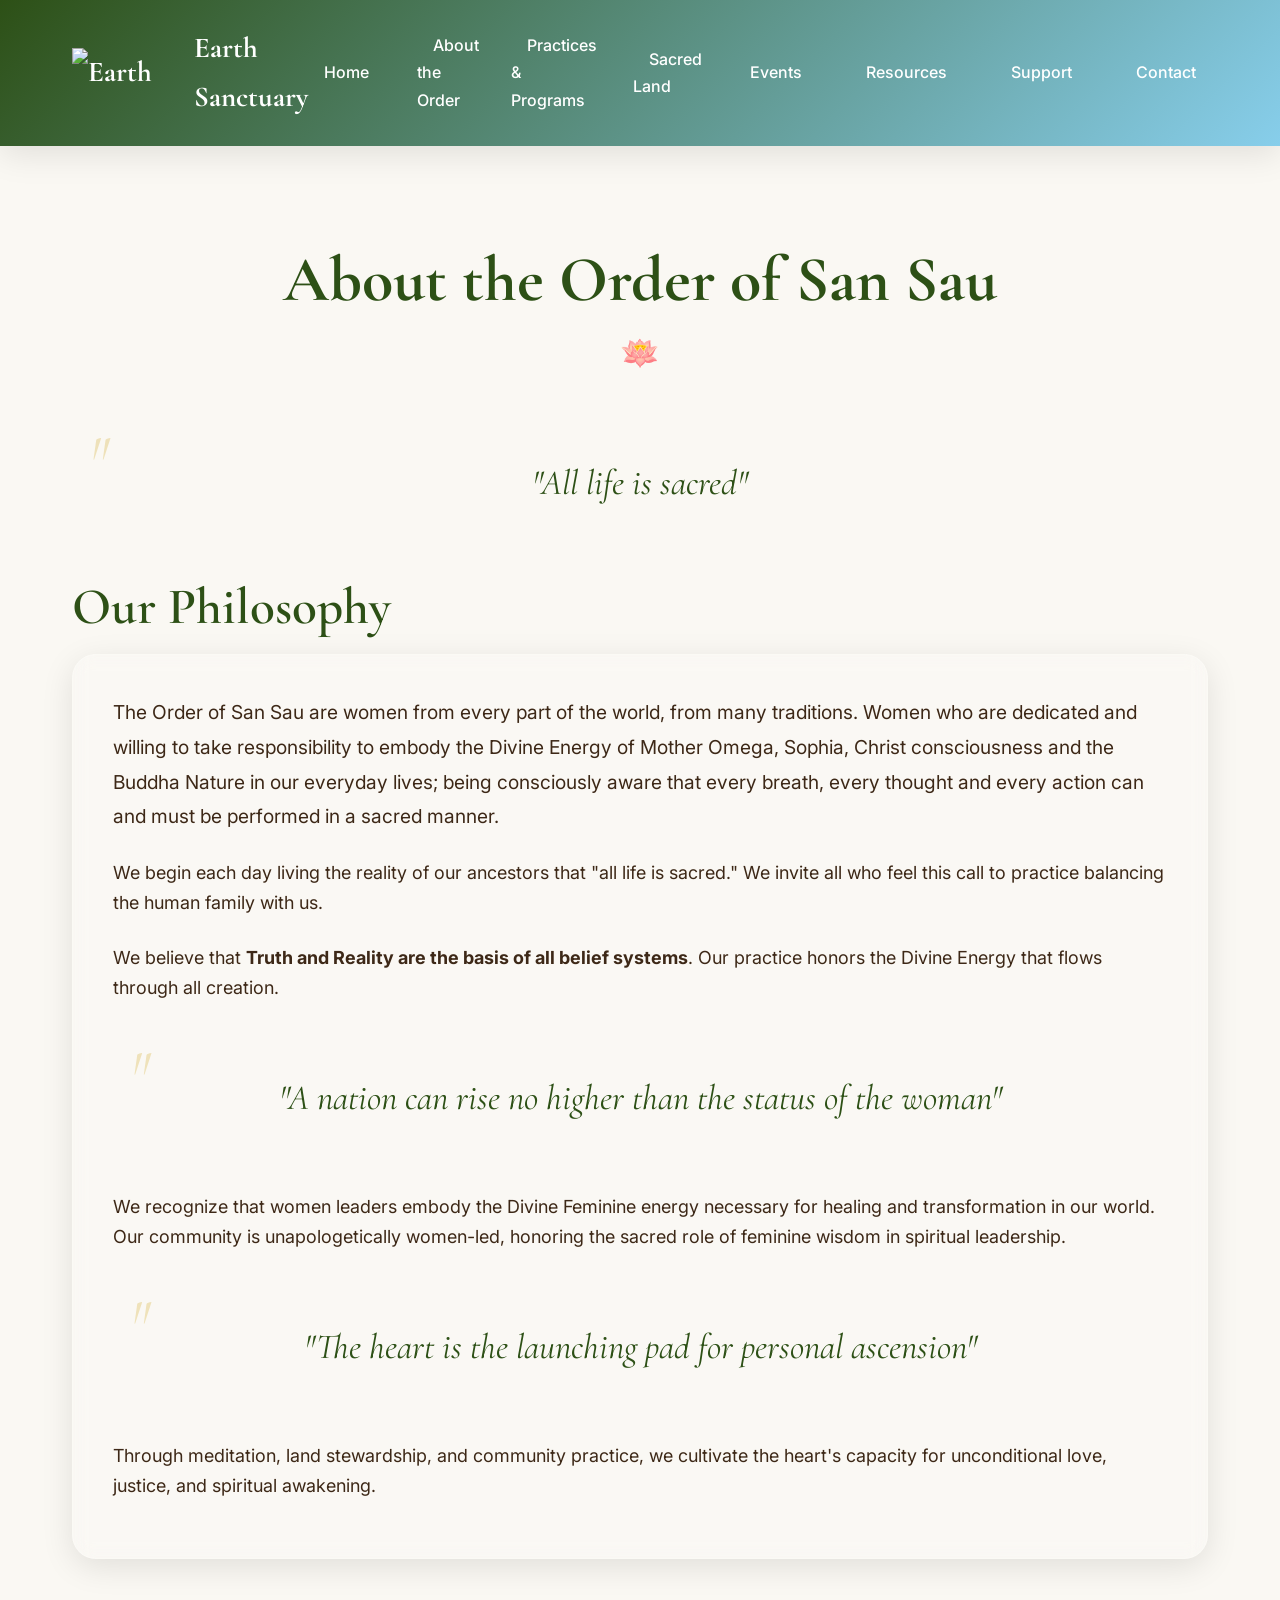
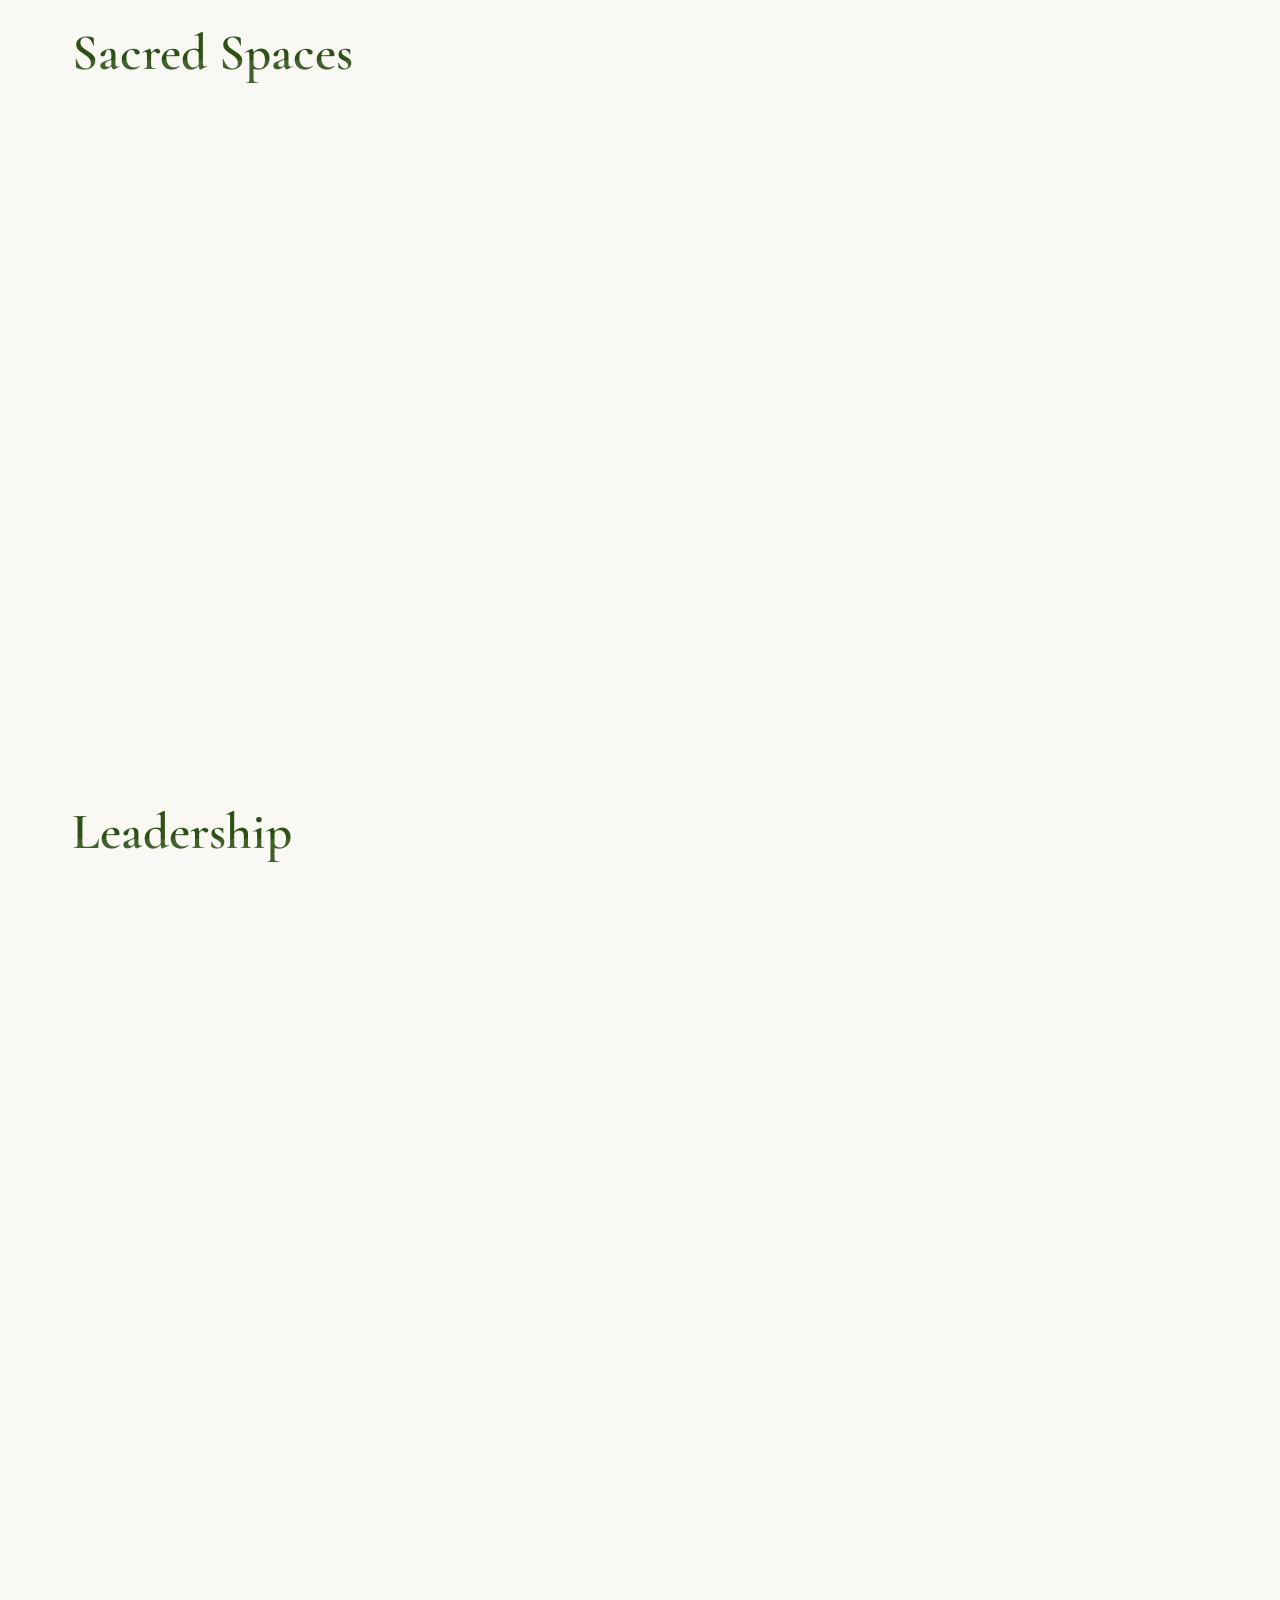
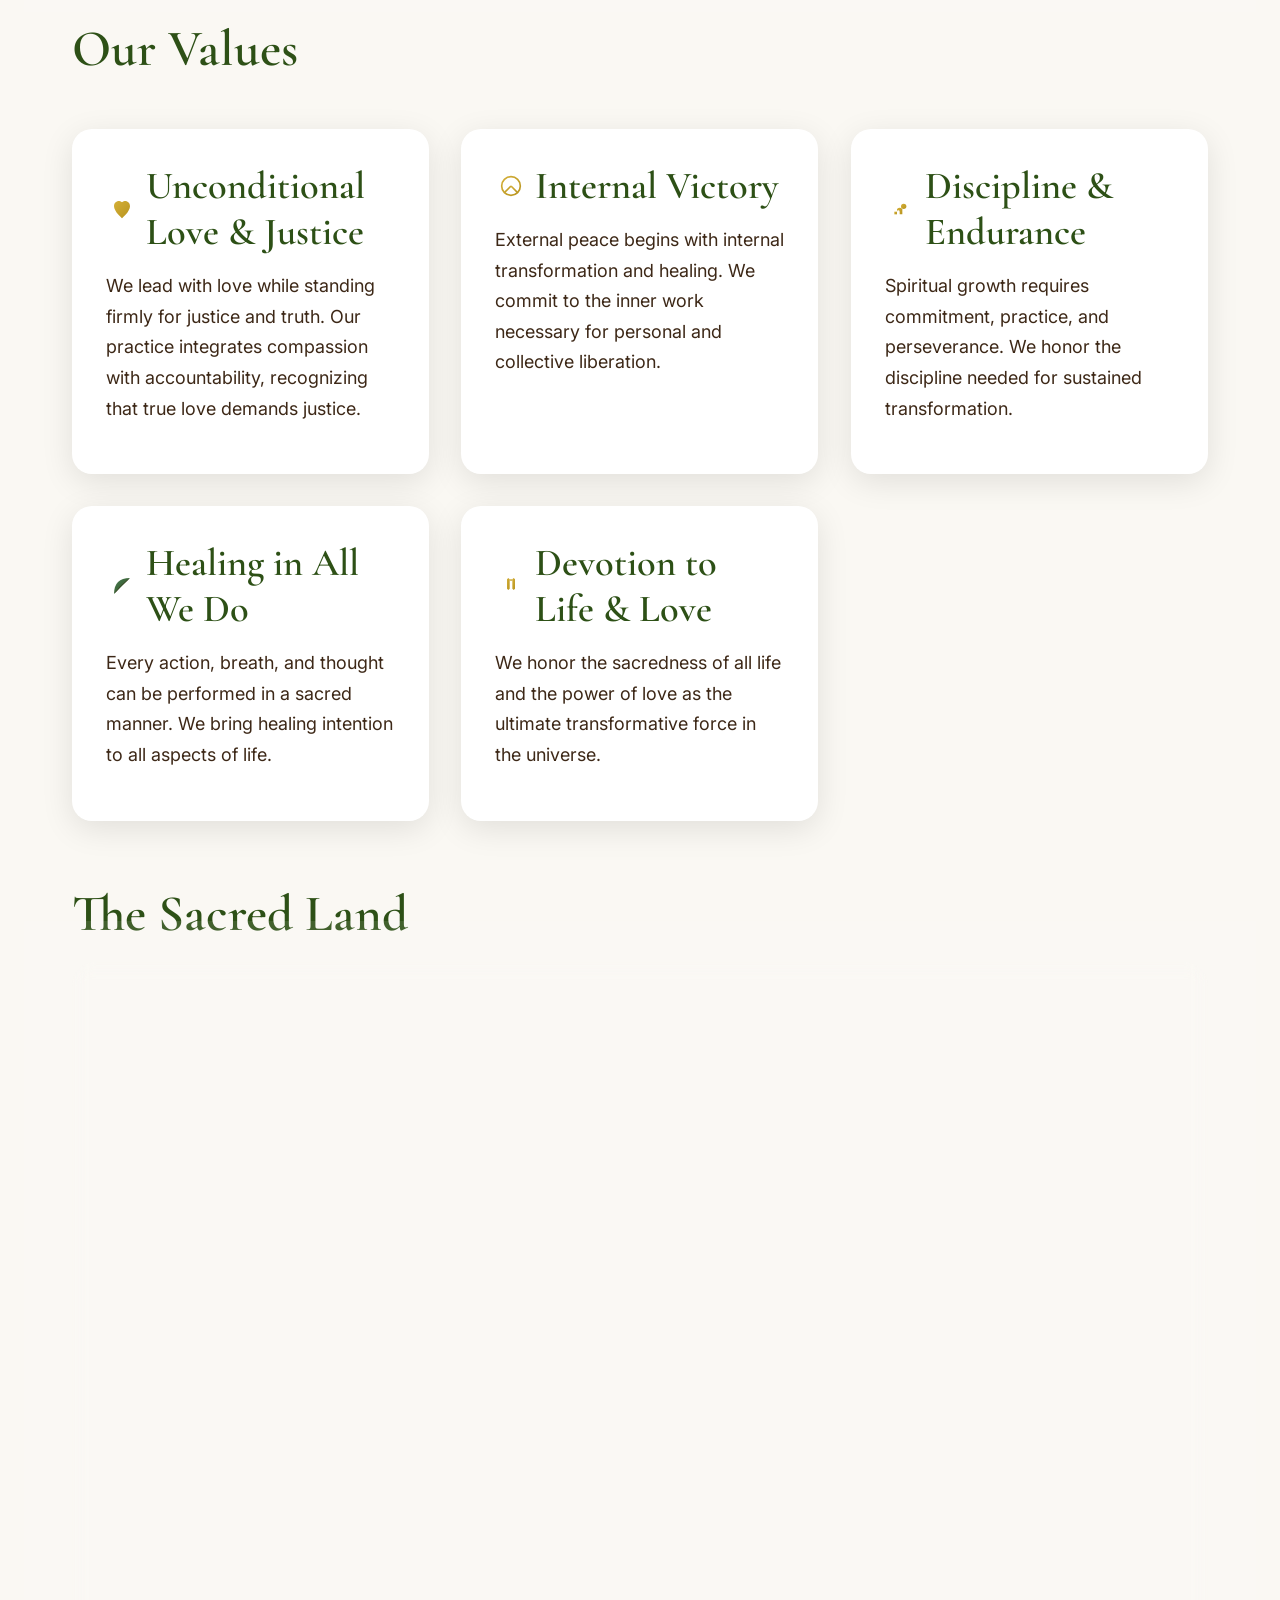
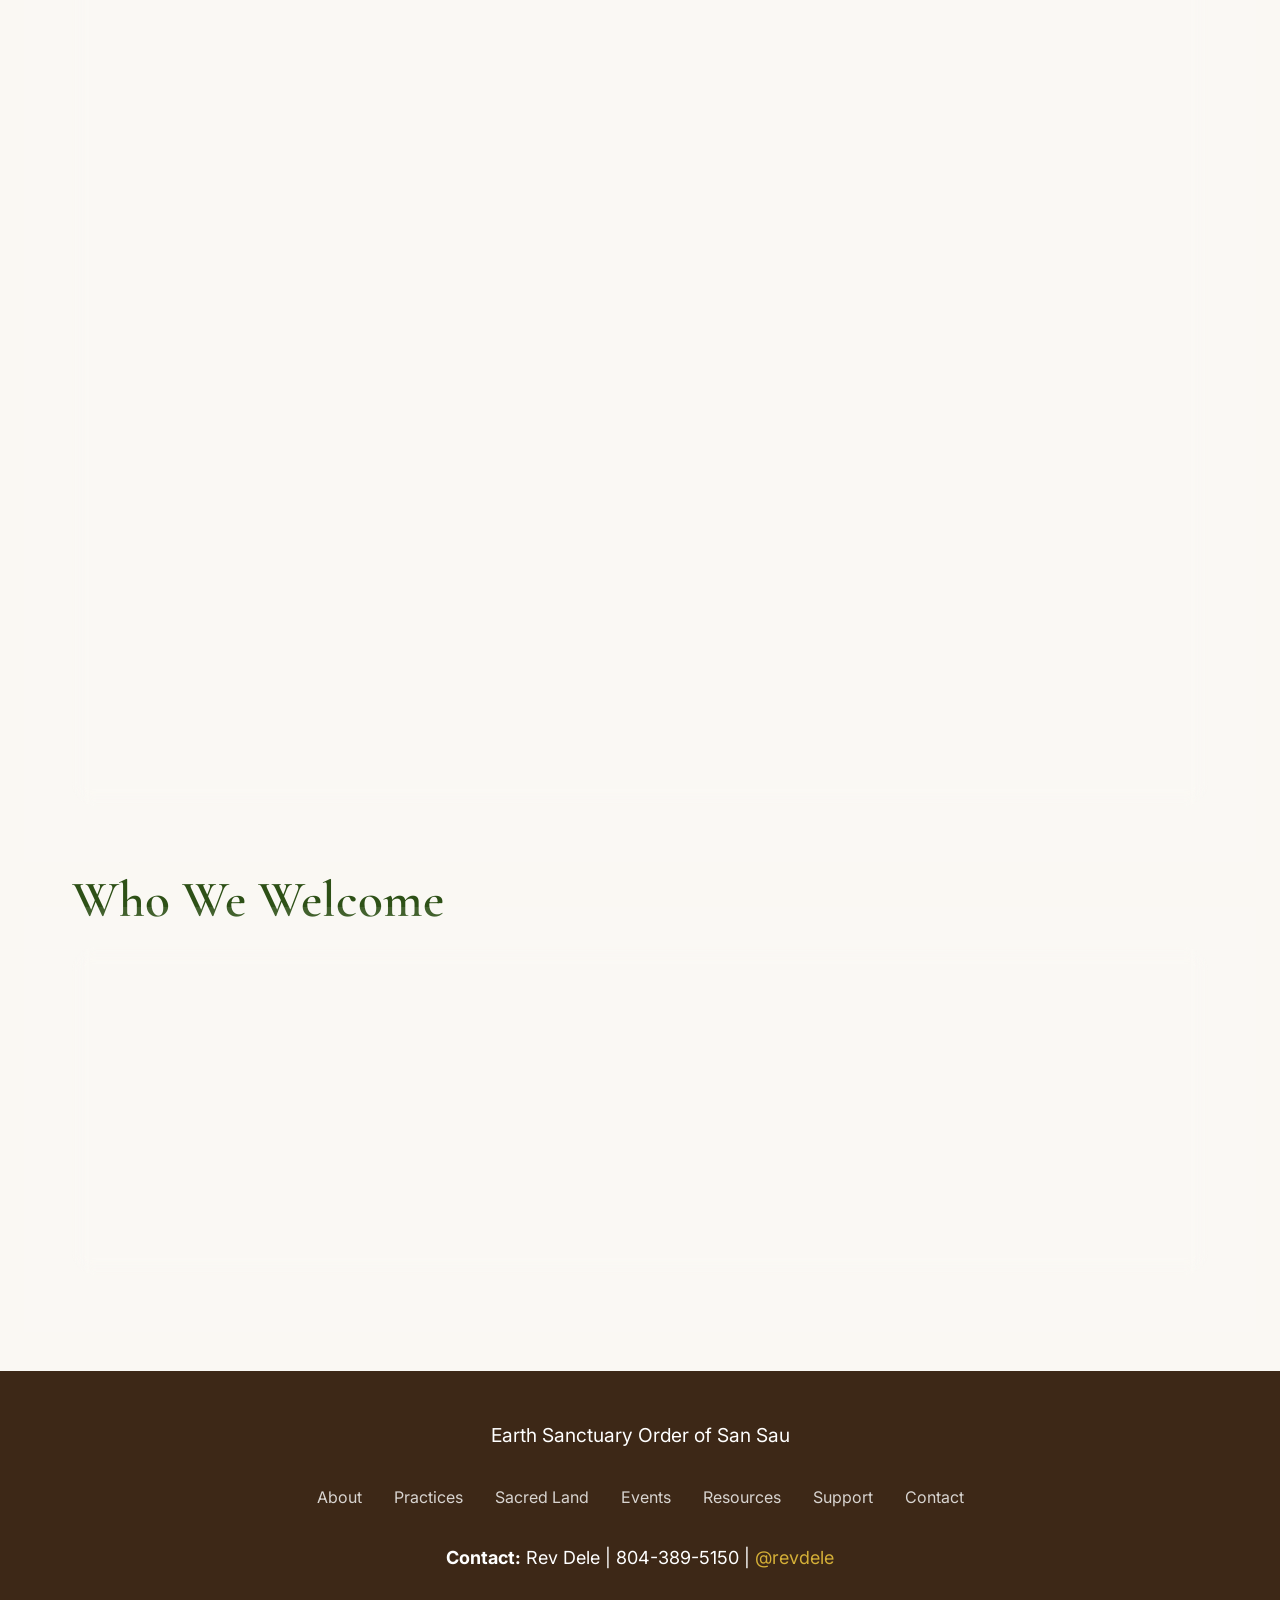
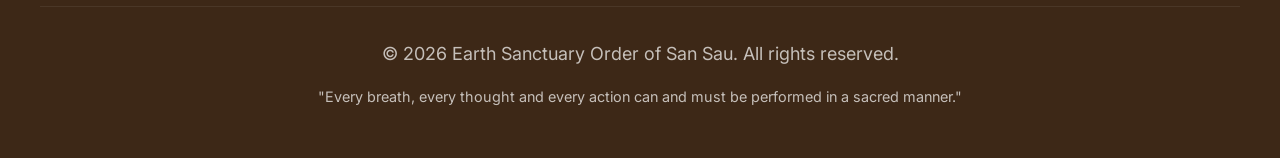
==== commit ebc60af1: "Replace emojis with custom SVG badges and add 6 new high-quality photos" ====
--- a/about.html
+++ b/about.html
@@ -76,15 +76,15 @@
                     <p style="font-size: 1.1rem; margin-bottom: 1.5rem;">The Order has its sacred spaces in <strong>The House of San Sau</strong>:</p>
                     <div style="display: grid; gap: 1.5rem; margin-top: 2rem;">
                         <div style="padding: 1.5rem; background: rgba(45, 80, 22, 0.1); border-radius: 12px;">
-                            <h3 style="color: var(--forest-green); margin-bottom: 0.5rem;">🏙️ Urban Sanctuary</h3>
+                            <h3 style="color: var(--forest-green); margin-bottom: 0.5rem; display: flex; align-items: center; gap: 0.5rem;"><img src="images/badge-urban.svg" alt="" style="width: 32px; height: 32px;"> Urban Sanctuary</h3>
                             <p><strong>Detroit, Michigan</strong></p>
                         </div>
                         <div style="padding: 1.5rem; background: rgba(45, 80, 22, 0.1); border-radius: 12px;">
-                            <h3 style="color: var(--forest-green); margin-bottom: 0.5rem;">🌳 Earth Sanctuary</h3>
+                            <h3 style="color: var(--forest-green); margin-bottom: 0.5rem; display: flex; align-items: center; gap: 0.5rem;"><img src="images/badge-tree.svg" alt="" style="width: 32px; height: 32px;"> Earth Sanctuary</h3>
                             <p><strong>Unionville, Louisiana</strong></p>
                         </div>
                         <div style="padding: 1.5rem; background: rgba(45, 80, 22, 0.1); border-radius: 12px;">
-                            <h3 style="color: var(--forest-green); margin-bottom: 0.5rem;">🌿 Earth Sanctuary</h3>
+                            <h3 style="color: var(--forest-green); margin-bottom: 0.5rem; display: flex; align-items: center; gap: 0.5rem;"><img src="images/badge-leaf.svg" alt="" style="width: 32px; height: 32px;"> Earth Sanctuary</h3>
                             <p><strong>Powhatan, Virginia</strong> - Delley Ancestral Land</p>
                         </div>
                     </div>
@@ -116,30 +116,35 @@
                 <h2 style="margin-top: 4rem;">Our Values</h2>
                 <div class="bento-grid">
                     <div class="bento-item lotus-bloom">
-                        <h3>💗 Unconditional Love & Justice</h3>
+                        <h3 style="display: flex; align-items: center; gap: 0.5rem;"><img src="images/badge-heart.svg" alt="" style="width: 32px; height: 32px;"> Unconditional Love & Justice</h3>
                         <p>We lead with love while standing firmly for justice and truth. Our practice integrates compassion with accountability, recognizing that true love demands justice.</p>
                     </div>
                     <div class="bento-item lotus-bloom" style="animation-delay: 0.2s;">
-                        <h3>☮️ Internal Victory</h3>
+                        <h3 style="display: flex; align-items: center; gap: 0.5rem;"><img src="images/badge-peace.svg" alt="" style="width: 32px; height: 32px;"> Internal Victory</h3>
                         <p>External peace begins with internal transformation and healing. We commit to the inner work necessary for personal and collective liberation.</p>
                     </div>
                     <div class="bento-item lotus-bloom" style="animation-delay: 0.4s;">
-                        <h3>💪 Discipline & Endurance</h3>
+                        <h3 style="display: flex; align-items: center; gap: 0.5rem;"><img src="images/badge-strength.svg" alt="" style="width: 32px; height: 32px;"> Discipline & Endurance</h3>
                         <p>Spiritual growth requires commitment, practice, and perseverance. We honor the discipline needed for sustained transformation.</p>
                     </div>
                     <div class="bento-item lotus-bloom" style="animation-delay: 0.6s;">
-                        <h3>🌿 Healing in All We Do</h3>
+                        <h3 style="display: flex; align-items: center; gap: 0.5rem;"><img src="images/badge-leaf.svg" alt="" style="width: 32px; height: 32px;"> Healing in All We Do</h3>
                         <p>Every action, breath, and thought can be performed in a sacred manner. We bring healing intention to all aspects of life.</p>
                     </div>
                     <div class="bento-item lotus-bloom" style="animation-delay: 0.8s;">
-                        <h3>🙏 Devotion to Life & Love</h3>
+                        <h3 style="display: flex; align-items: center; gap: 0.5rem;"><img src="images/badge-prayer.svg" alt="" style="width: 32px; height: 32px;"> Devotion to Life & Love</h3>
                         <p>We honor the sacredness of all life and the power of love as the ultimate transformative force in the universe.</p>
                     </div>
                 </div>
 
                 <h2 style="margin-top: 4rem;">The Sacred Land</h2>
                 <div class="glass-card">
-                    <img src="images/land3.jpeg" alt="Ancestral Land" style="width: 100%; border-radius: 16px; margin-bottom: 2rem;">
+                    <div style="display: grid; grid-template-columns: repeat(auto-fit, minmax(300px, 1fr)); gap: 1.5rem; margin-bottom: 2rem;">
+                        <img src="images/pic4.jpeg" alt="Forest Canopy" style="width: 100%; border-radius: 16px; object-fit: cover; height: 300px;">
+                        <img src="images/pic2.jpeg" alt="Tending the Land" style="width: 100%; border-radius: 16px; object-fit: cover; height: 300px;">
+                        <img src="images/pic5.jpeg" alt="Community on the Land" style="width: 100%; border-radius: 16px; object-fit: cover; height: 300px;">
+                    </div>
+                    <img src="images/pic6.jpeg" alt="Ceremonial Space" style="width: 100%; border-radius: 16px; margin-bottom: 2rem;">
                     <p style="font-size: 1.2rem;">
                         We gather on <strong>Delley ancestral land</strong> in Powhatan, Virginia - sacred ground that holds the wisdom and energy of generations. This land is not merely property; it is a living teacher, a sacred space for ceremony, meditation, and ecological restoration.
                     </p>
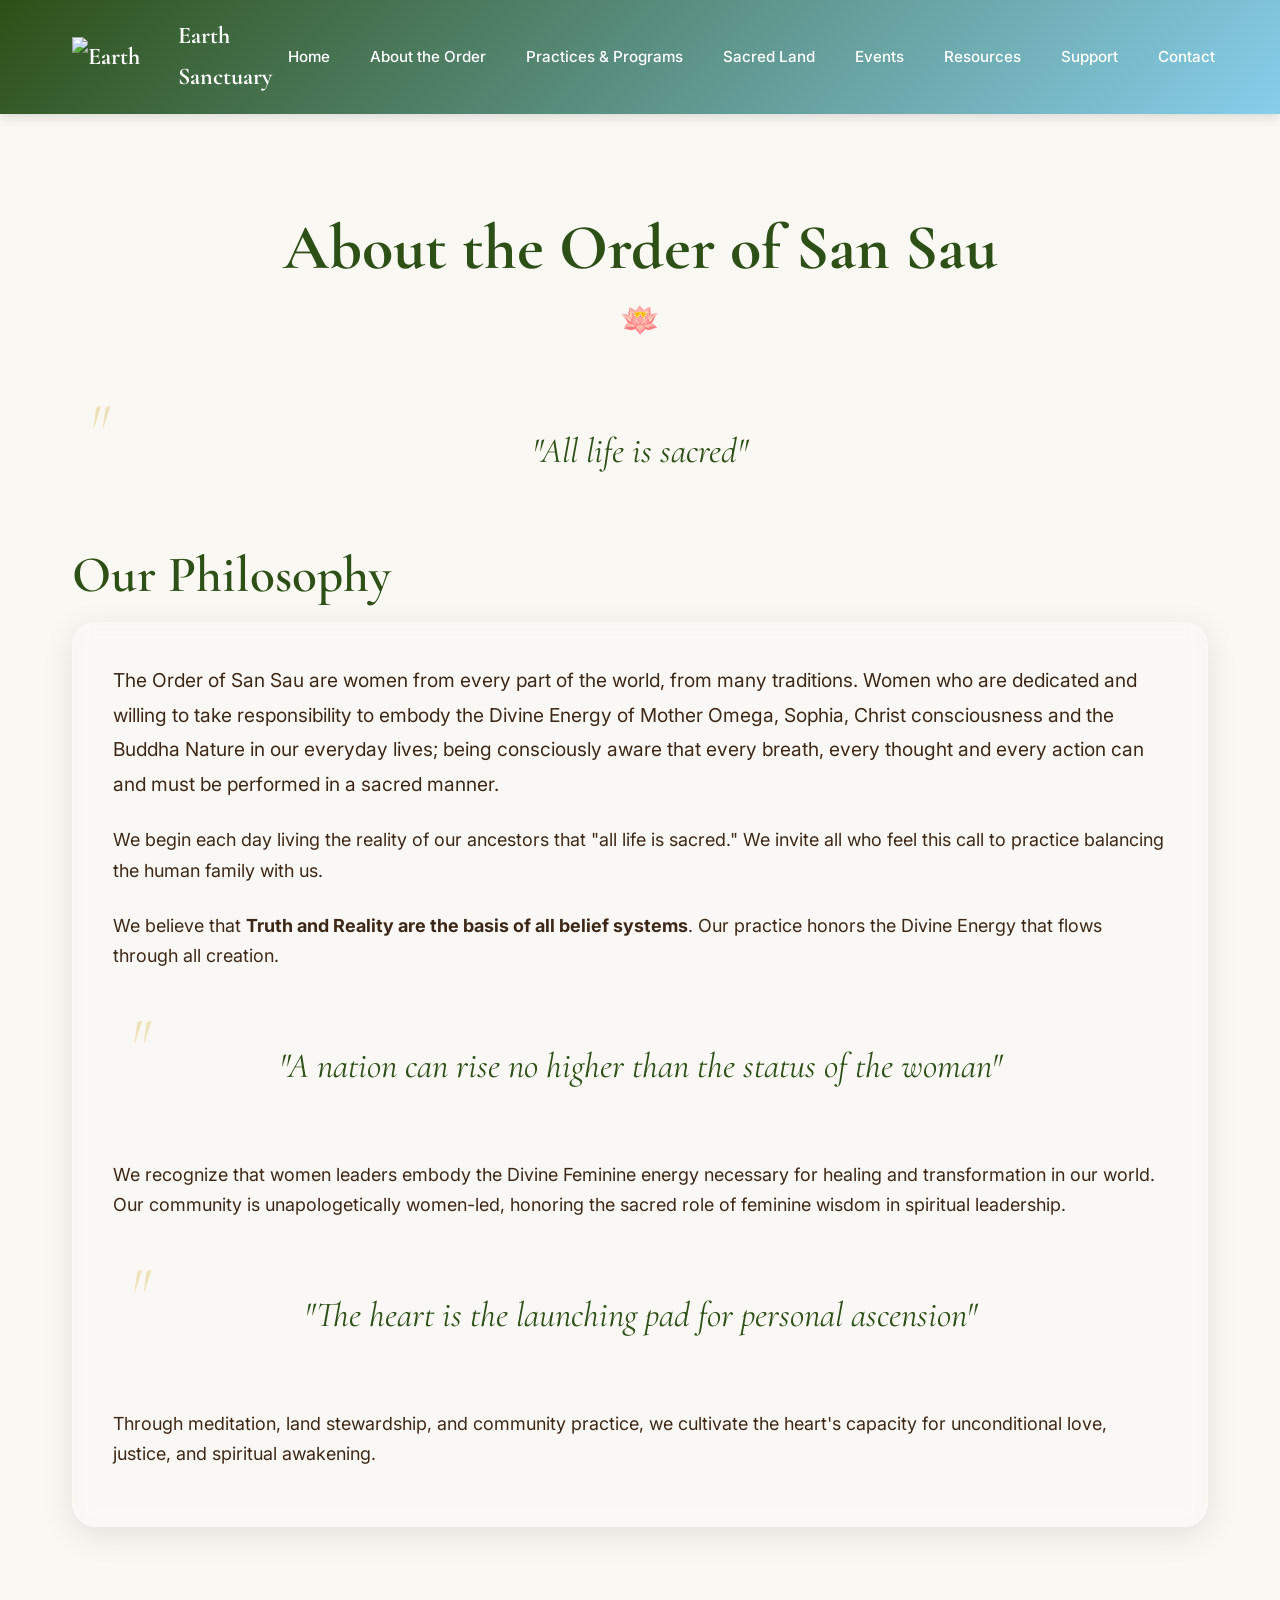
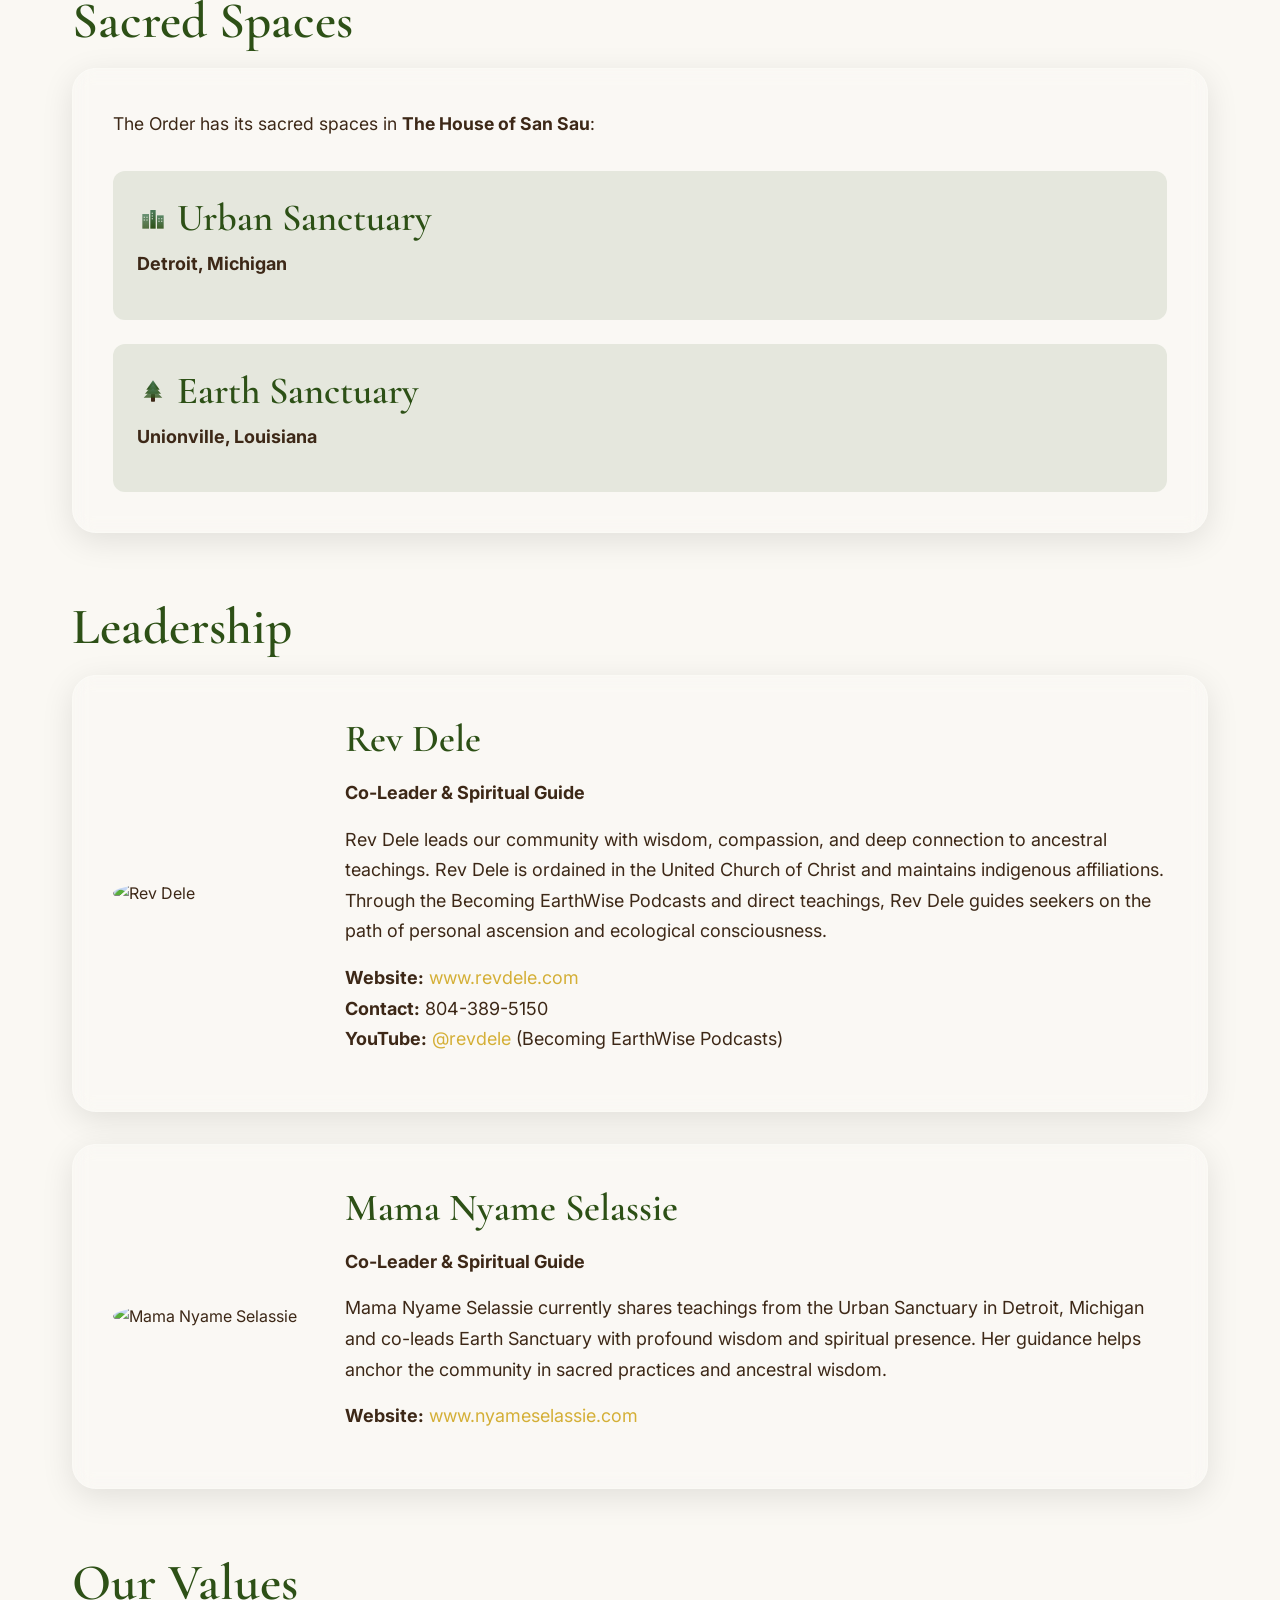
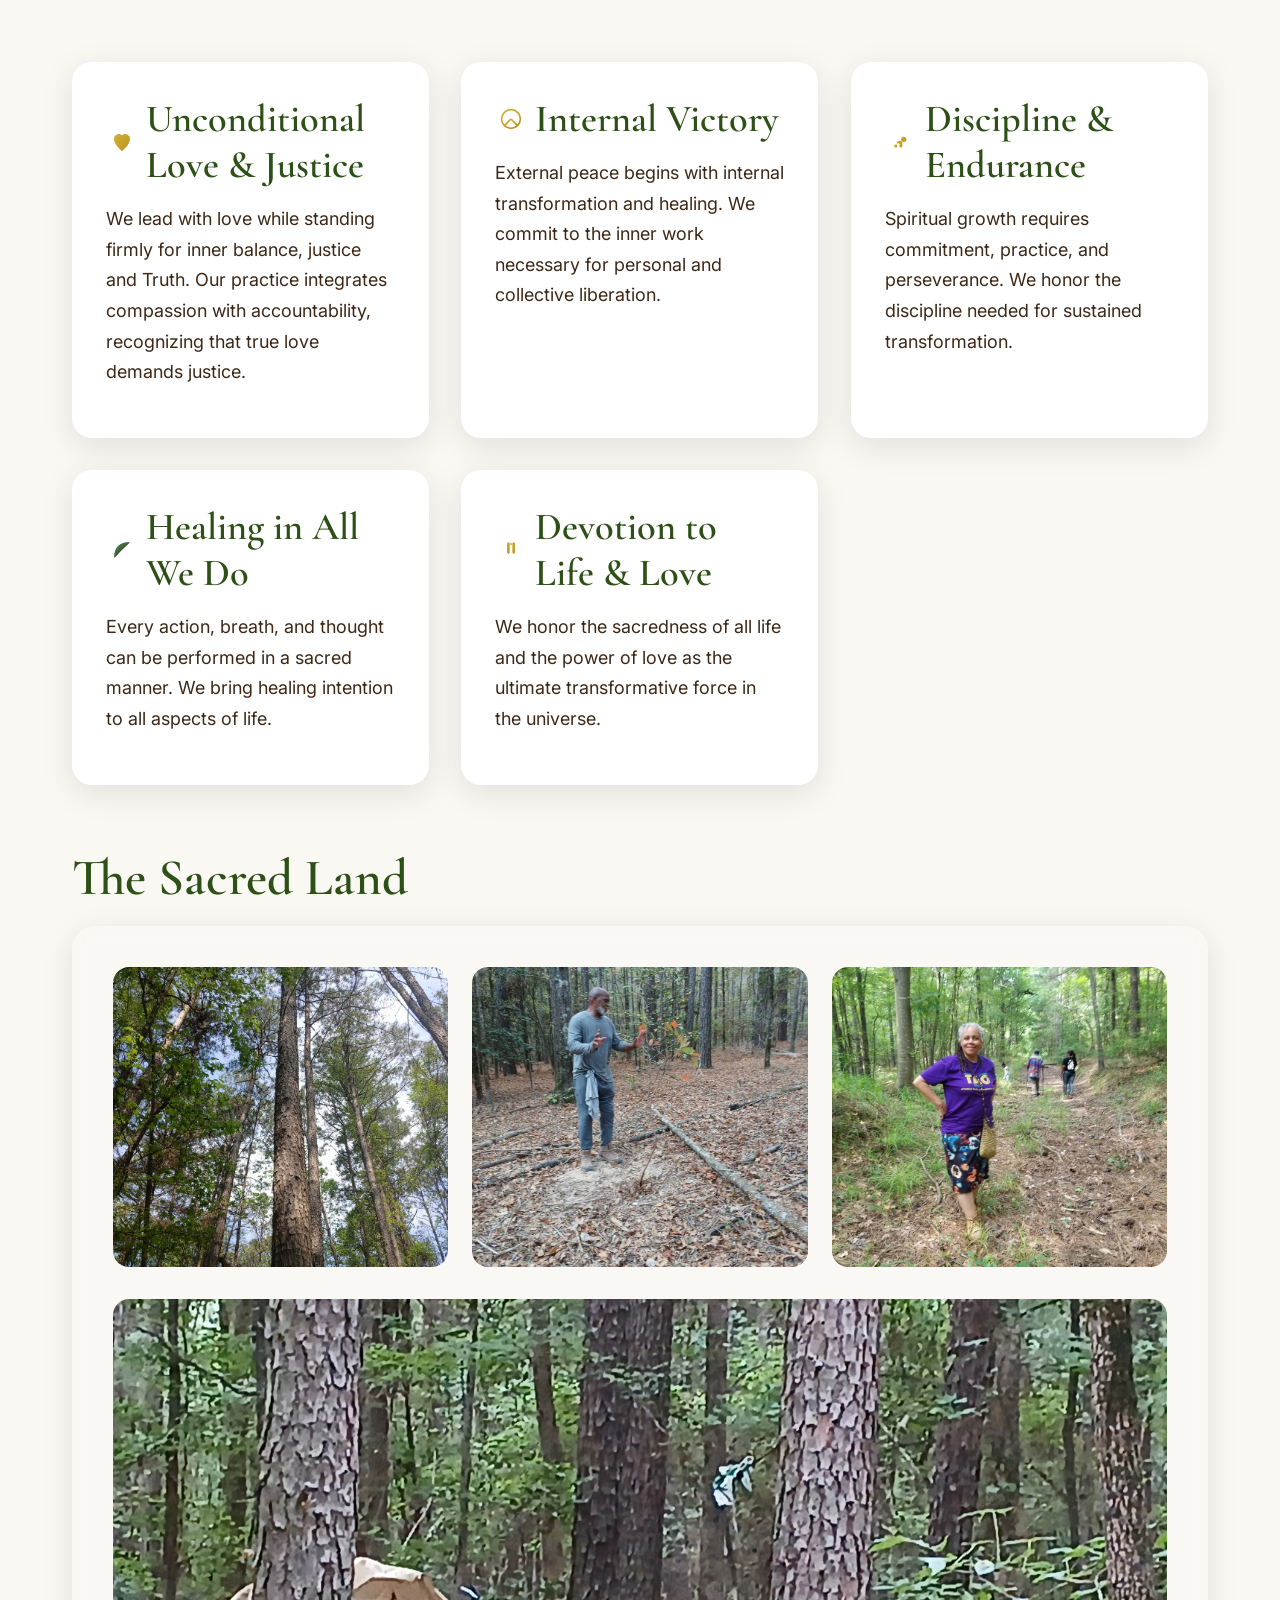
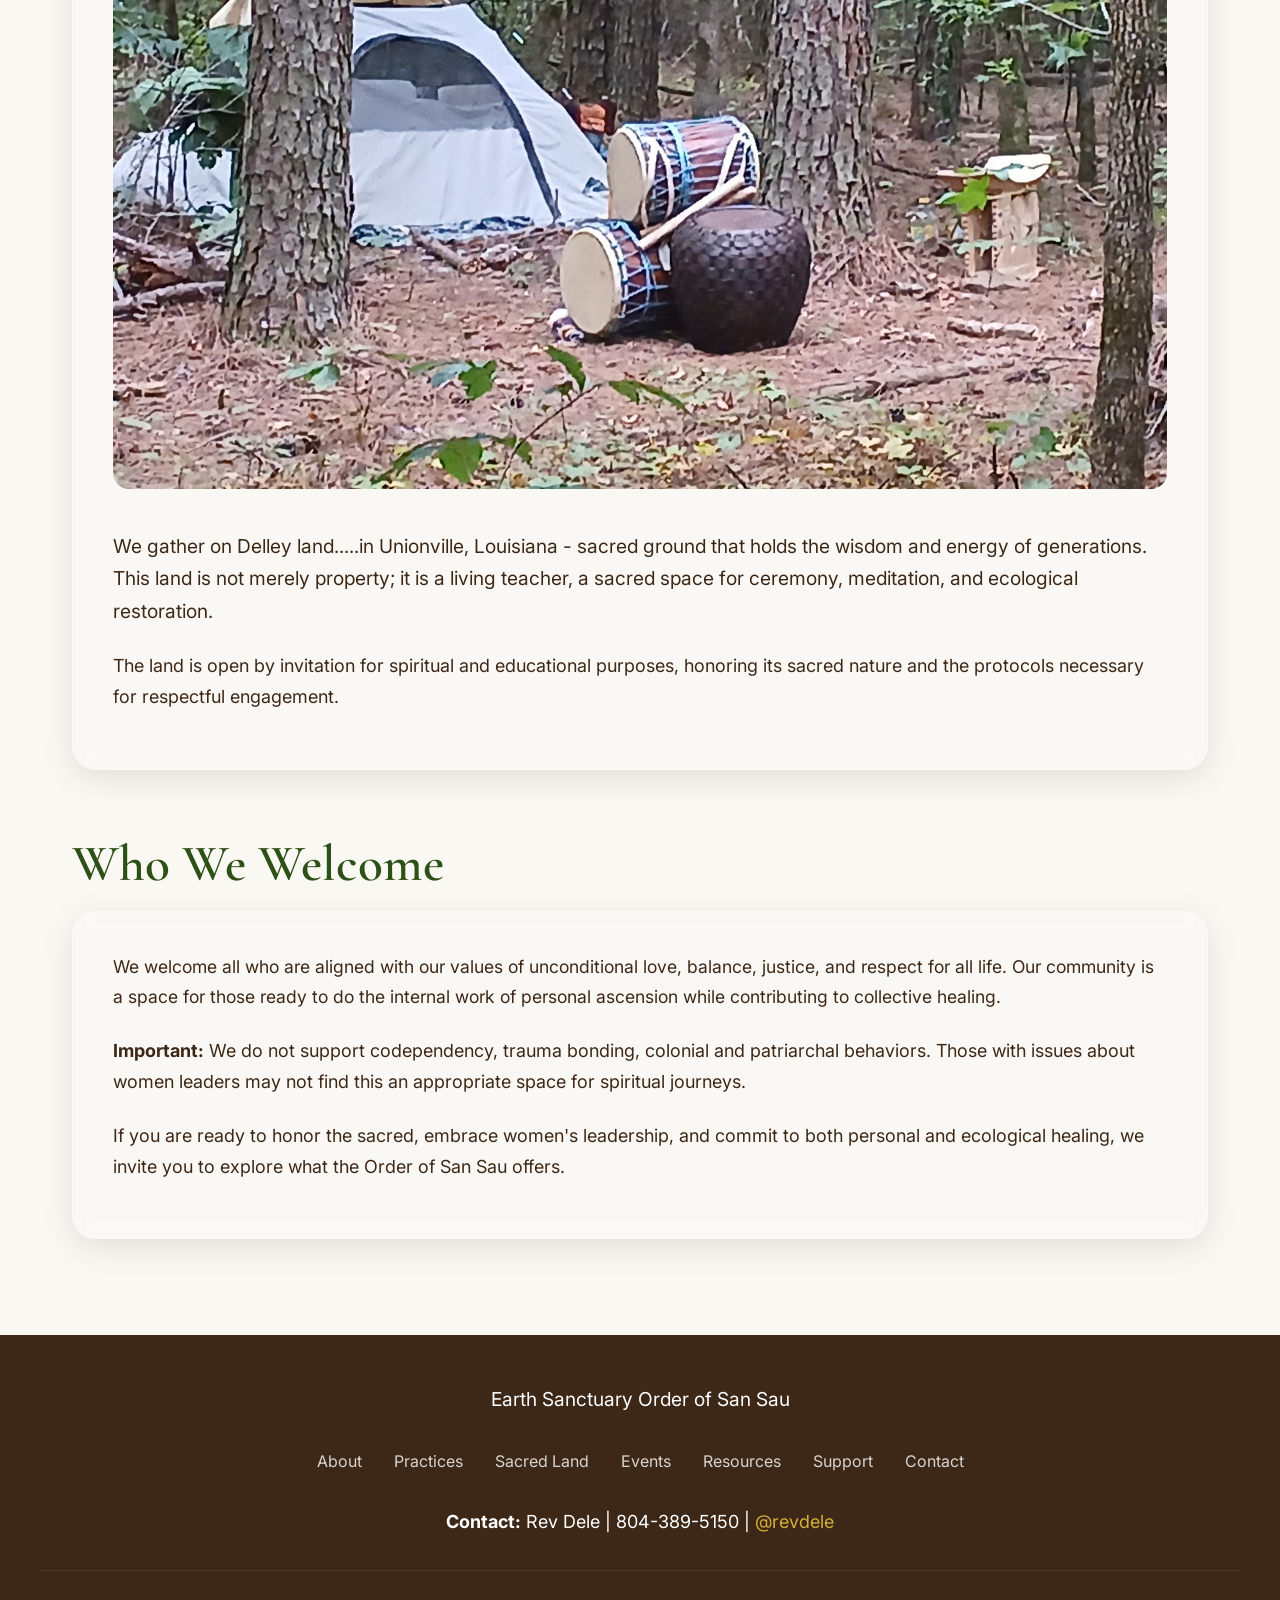
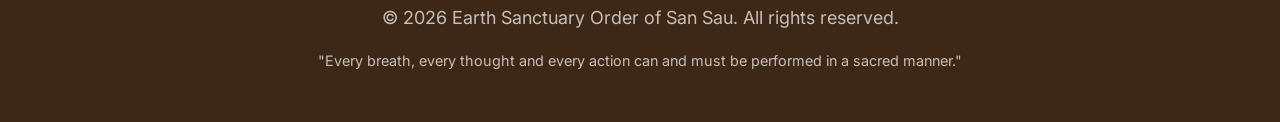
==== commit 5461f24b: "Update site content: interfaith, Team Leaders, Lotus Chakra text, events/contact info, Rev Dele & Ny" ====
--- a/about.html
+++ b/about.html
@@ -3,7 +3,7 @@
 <head>
     <meta charset="UTF-8">
     <meta name="viewport" content="width=device-width, initial-scale=1.0">
-    <meta name="description" content="Learn about the Order of San Sau - Women-led spiritual community rooted in Sufi traditions">
+    <meta name="description" content="Learn about the Order of San Sau - Women-led interfaith spiritual community rooted in Sufi traditions">
     <title>About the Order | Earth Sanctuary Order of San Sau</title>
     <link rel="stylesheet" href="css/style.css">
     <link rel="icon" href="images/logo_enhanced.png">
@@ -83,10 +83,6 @@
                             <h3 style="color: var(--forest-green); margin-bottom: 0.5rem; display: flex; align-items: center; gap: 0.5rem;"><img src="images/badge-tree.svg" alt="" style="width: 32px; height: 32px;"> Earth Sanctuary</h3>
                             <p><strong>Unionville, Louisiana</strong></p>
                         </div>
-                        <div style="padding: 1.5rem; background: rgba(45, 80, 22, 0.1); border-radius: 12px;">
-                            <h3 style="color: var(--forest-green); margin-bottom: 0.5rem; display: flex; align-items: center; gap: 0.5rem;"><img src="images/badge-leaf.svg" alt="" style="width: 32px; height: 32px;"> Earth Sanctuary</h3>
-                            <p><strong>Powhatan, Virginia</strong> - Delley Ancestral Land</p>
-                        </div>
                     </div>
                 </div>
                 
@@ -96,8 +92,9 @@
                     <div style="flex: 1;">
                         <h3>Rev Dele</h3>
                         <p><strong>Co-Leader & Spiritual Guide</strong></p>
-                        <p style="margin-top: 1rem;">Rev Dele leads our community with wisdom, compassion, and deep connection to ancestral teachings. Through the Becoming EarthWise Podcasts and direct teachings, Rev Dele guides seekers on the path of personal ascension and ecological consciousness.</p>
+                        <p style="margin-top: 1rem;">Rev Dele leads our community with wisdom, compassion, and deep connection to ancestral teachings. Rev Dele is ordained in the United Church of Christ and maintains indigenous affiliations. Through the Becoming EarthWise Podcasts and direct teachings, Rev Dele guides seekers on the path of personal ascension and ecological consciousness.</p>
                         <p style="margin-top: 1rem;">
+                            <strong>Website:</strong> <a href="https://www.revdele.com" style="color: var(--sacred-gold);">www.revdele.com</a><br>
                             <strong>Contact:</strong> 804-389-5150<br>
                             <strong>YouTube:</strong> <a href="https://youtube.com/@revdele" style="color: var(--sacred-gold);">@revdele</a> (Becoming EarthWise Podcasts)
                         </p>
@@ -109,7 +106,8 @@
                     <div style="flex: 1;">
                         <h3>Mama Nyame Selassie</h3>
                         <p><strong>Co-Leader & Spiritual Guide</strong></p>
-                        <p style="margin-top: 1rem;">Mama Nyame Selassie co-leads Earth Sanctuary with profound wisdom and spiritual presence. Her guidance helps anchor the community in sacred practices and ancestral wisdom.</p>
+                        <p style="margin-top: 1rem;">Mama Nyame Selassie currently shares teachings from the Urban Sanctuary in Detroit, Michigan and co-leads Earth Sanctuary with profound wisdom and spiritual presence. Her guidance helps anchor the community in sacred practices and ancestral wisdom.</p>
+                        <p style="margin-top: 1rem;"><strong>Website:</strong> <a href="https://www.nyameselassie.com" style="color: var(--sacred-gold);">www.nyameselassie.com</a></p>
                     </div>
                 </div>
                 
@@ -117,7 +115,7 @@
                 <div class="bento-grid">
                     <div class="bento-item lotus-bloom">
                         <h3 style="display: flex; align-items: center; gap: 0.5rem;"><img src="images/badge-heart.svg" alt="" style="width: 32px; height: 32px;"> Unconditional Love & Justice</h3>
-                        <p>We lead with love while standing firmly for justice and truth. Our practice integrates compassion with accountability, recognizing that true love demands justice.</p>
+                        <p>We lead with love while standing firmly for inner balance, justice and Truth. Our practice integrates compassion with accountability, recognizing that true love demands justice.</p>
                     </div>
                     <div class="bento-item lotus-bloom" style="animation-delay: 0.2s;">
                         <h3 style="display: flex; align-items: center; gap: 0.5rem;"><img src="images/badge-peace.svg" alt="" style="width: 32px; height: 32px;"> Internal Victory</h3>
@@ -146,7 +144,7 @@
                     </div>
                     <img src="images/pic6.jpeg" alt="Ceremonial Space" style="width: 100%; border-radius: 16px; margin-bottom: 2rem;">
                     <p style="font-size: 1.2rem;">
-                        We gather on <strong>Delley ancestral land</strong> in Powhatan, Virginia - sacred ground that holds the wisdom and energy of generations. This land is not merely property; it is a living teacher, a sacred space for ceremony, meditation, and ecological restoration.
+                        We gather on Delley land.....in Unionville, Louisiana - sacred ground that holds the wisdom and energy of generations. This land is not merely property; it is a living teacher, a sacred space for ceremony, meditation, and ecological restoration.
                     </p>
                     <p style="margin-top: 1.5rem;">
                         The land is open by invitation for spiritual and educational purposes, honoring its sacred nature and the protocols necessary for respectful engagement.
@@ -156,7 +154,7 @@
                 <h2 style="margin-top: 4rem;">Who We Welcome</h2>
                 <div class="glass-card">
                     <p style="font-size: 1.1rem;">
-                        We welcome all who are aligned with our values of unconditional love, justice, and respect for all life. Our community is a space for those ready to do the internal work of personal ascension while contributing to collective healing.
+                        We welcome all who are aligned with our values of unconditional love, balance, justice, and respect for all life. Our community is a space for those ready to do the internal work of personal ascension while contributing to collective healing.
                     </p>
                     <p style="margin-top: 1.5rem;">
                         <strong>Important:</strong> We do not support codependency, trauma bonding, colonial and patriarchal behaviors. Those with issues about women leaders may not find this an appropriate space for spiritual journeys.
--- a/css/style.css
+++ b/css/style.css
@@ -105,11 +105,11 @@
 /* Header & Navigation */
 header {
   background: var(--earth-to-sky);
-  padding: 1.5rem 0;
+  padding: 1rem 0;
   position: sticky;
   top: 0;
   z-index: 1000;
-  box-shadow: var(--shadow);
+  box-shadow: 0 2px 12px rgba(0, 0, 0, 0.15);
 }
 
 .header-content {
@@ -123,32 +123,34 @@
 
 .logo {
   font-family: var(--font-heading);
-  font-size: 1.8rem;
+  font-size: 1.5rem;
   font-weight: 700;
   color: white;
   display: flex;
   align-items: center;
-  gap: 0.5rem;
+  gap: 0.75rem;
 }
 
 .logo-image {
-  height: 50px;
+  height: 40px;
   width: auto;
 }
 
 nav ul {
   list-style: none;
   display: flex;
-  gap: 2rem;
+  gap: 0.5rem;
   align-items: center;
 }
 
 nav a {
   color: white;
   font-weight: 500;
+  font-size: 0.95rem;
   padding: 0.5rem 1rem;
   border-radius: 8px;
   transition: all 0.3s ease;
+  white-space: nowrap;
 }
 
 nav a:hover {
@@ -196,11 +198,16 @@
   z-index: 2;
   max-width: 900px;
   backdrop-filter: blur(10px);
-  background: var(--glass-bg);
+  background: rgba(45, 80, 22, 0.75);
   border: 1px solid var(--glass-border);
   padding: 3rem;
   border-radius: 24px;
   box-shadow: var(--shadow);
+}
+
+.hero-content h1 {
+  color: var(--cream);
+  text-shadow: 2px 2px 8px rgba(0, 0, 0, 0.5);
 }
 
 .hero-tagline {
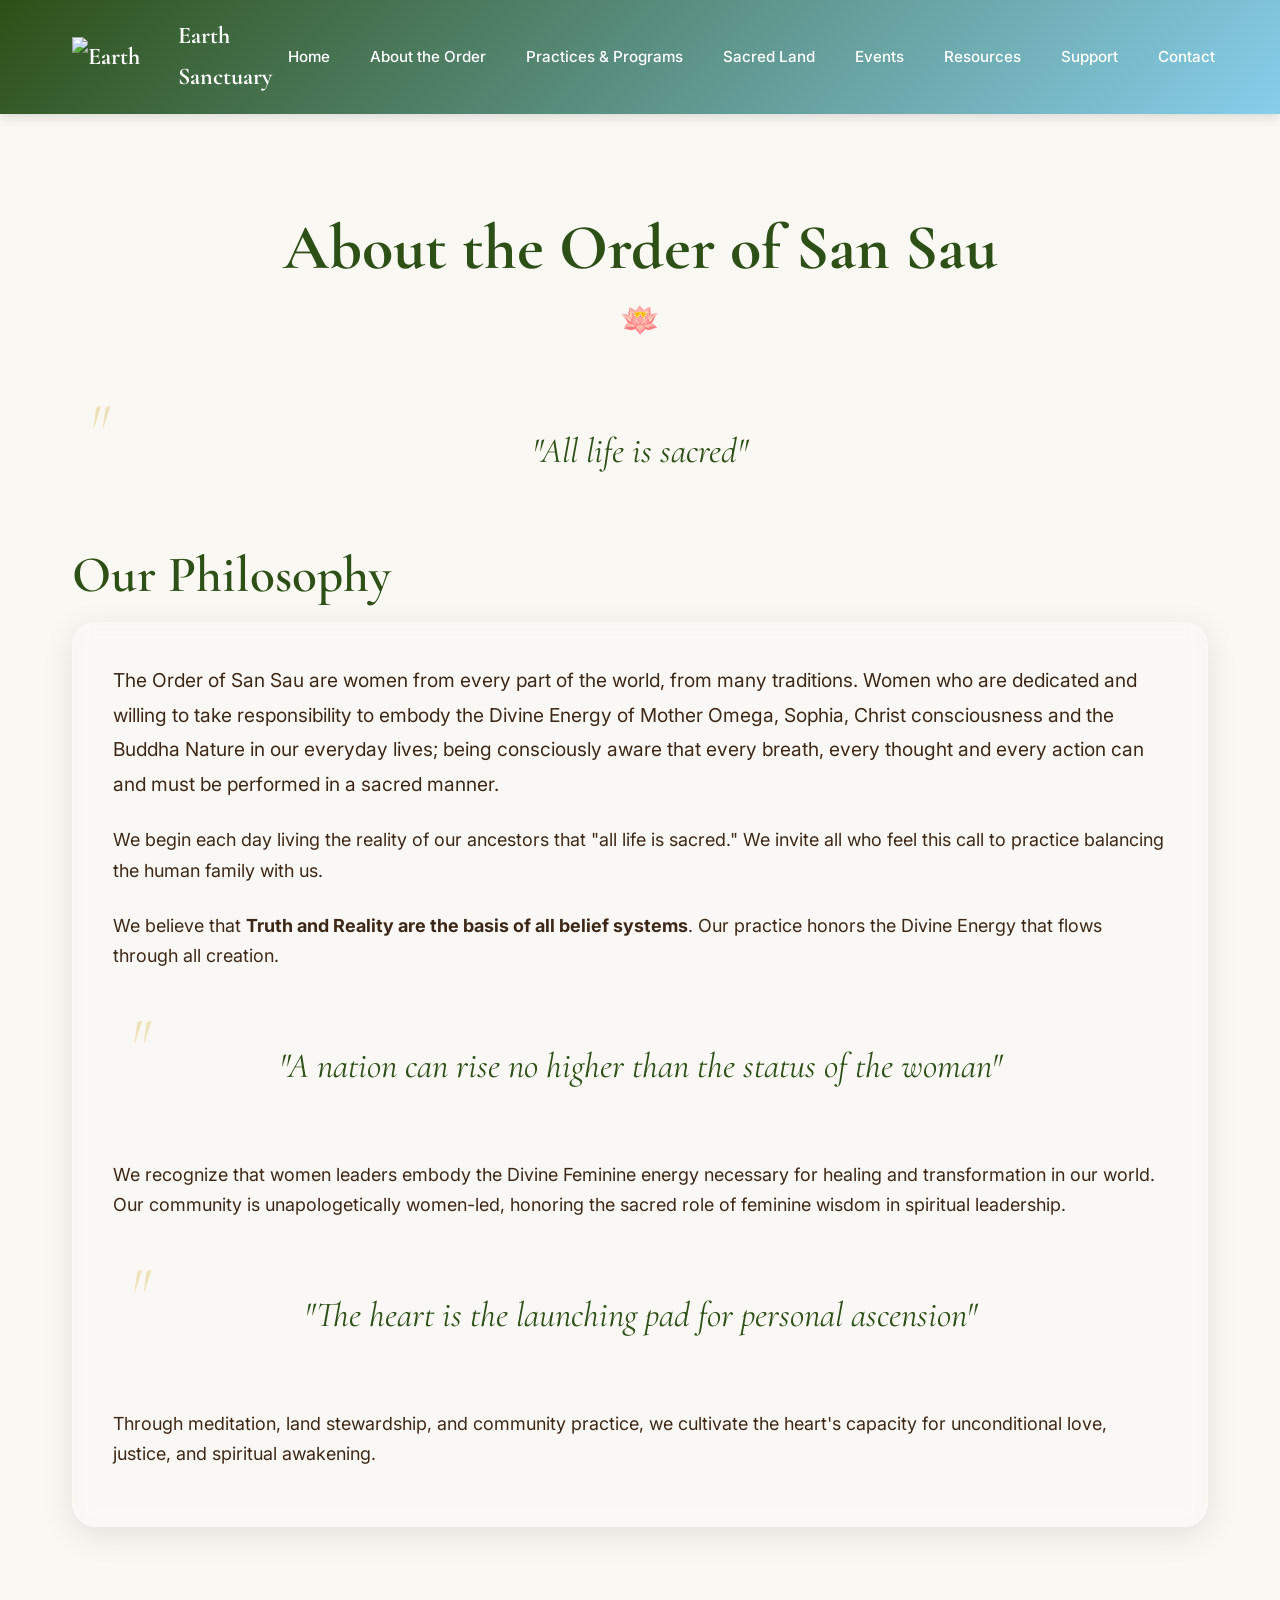
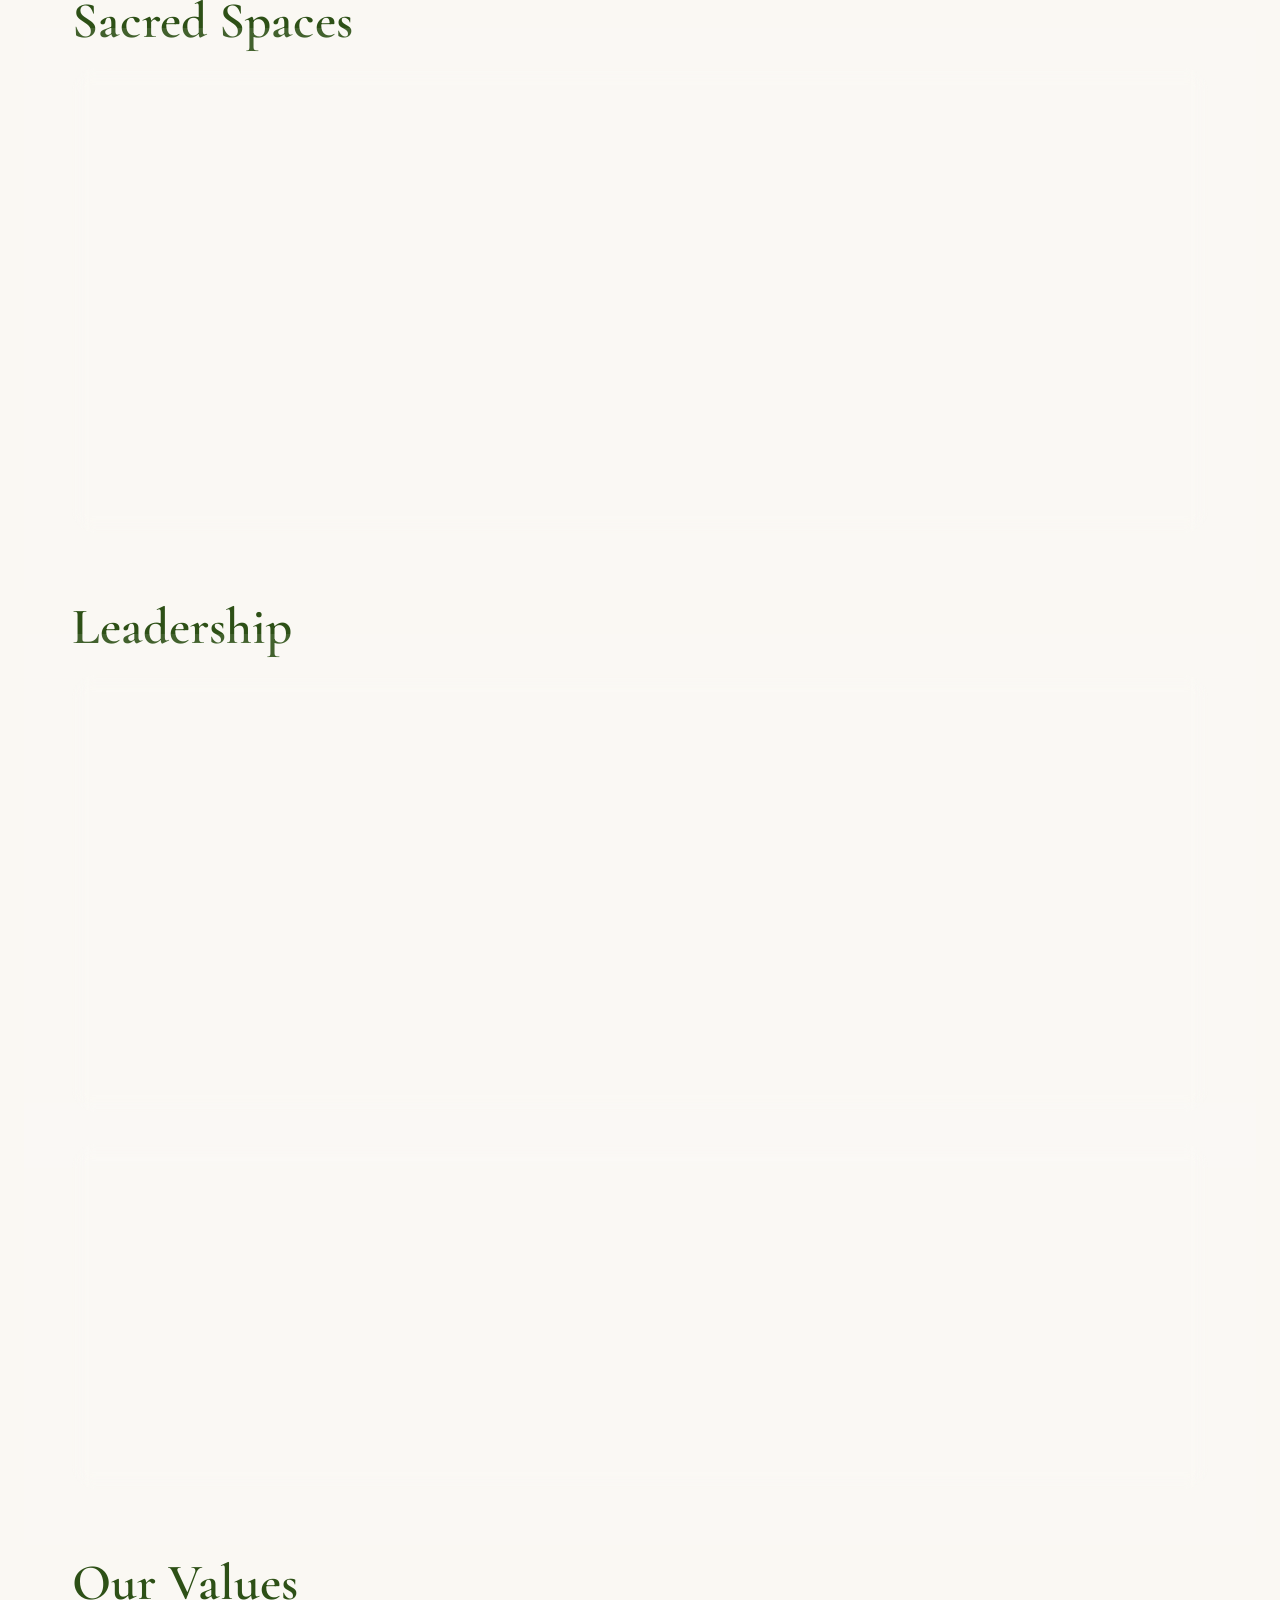
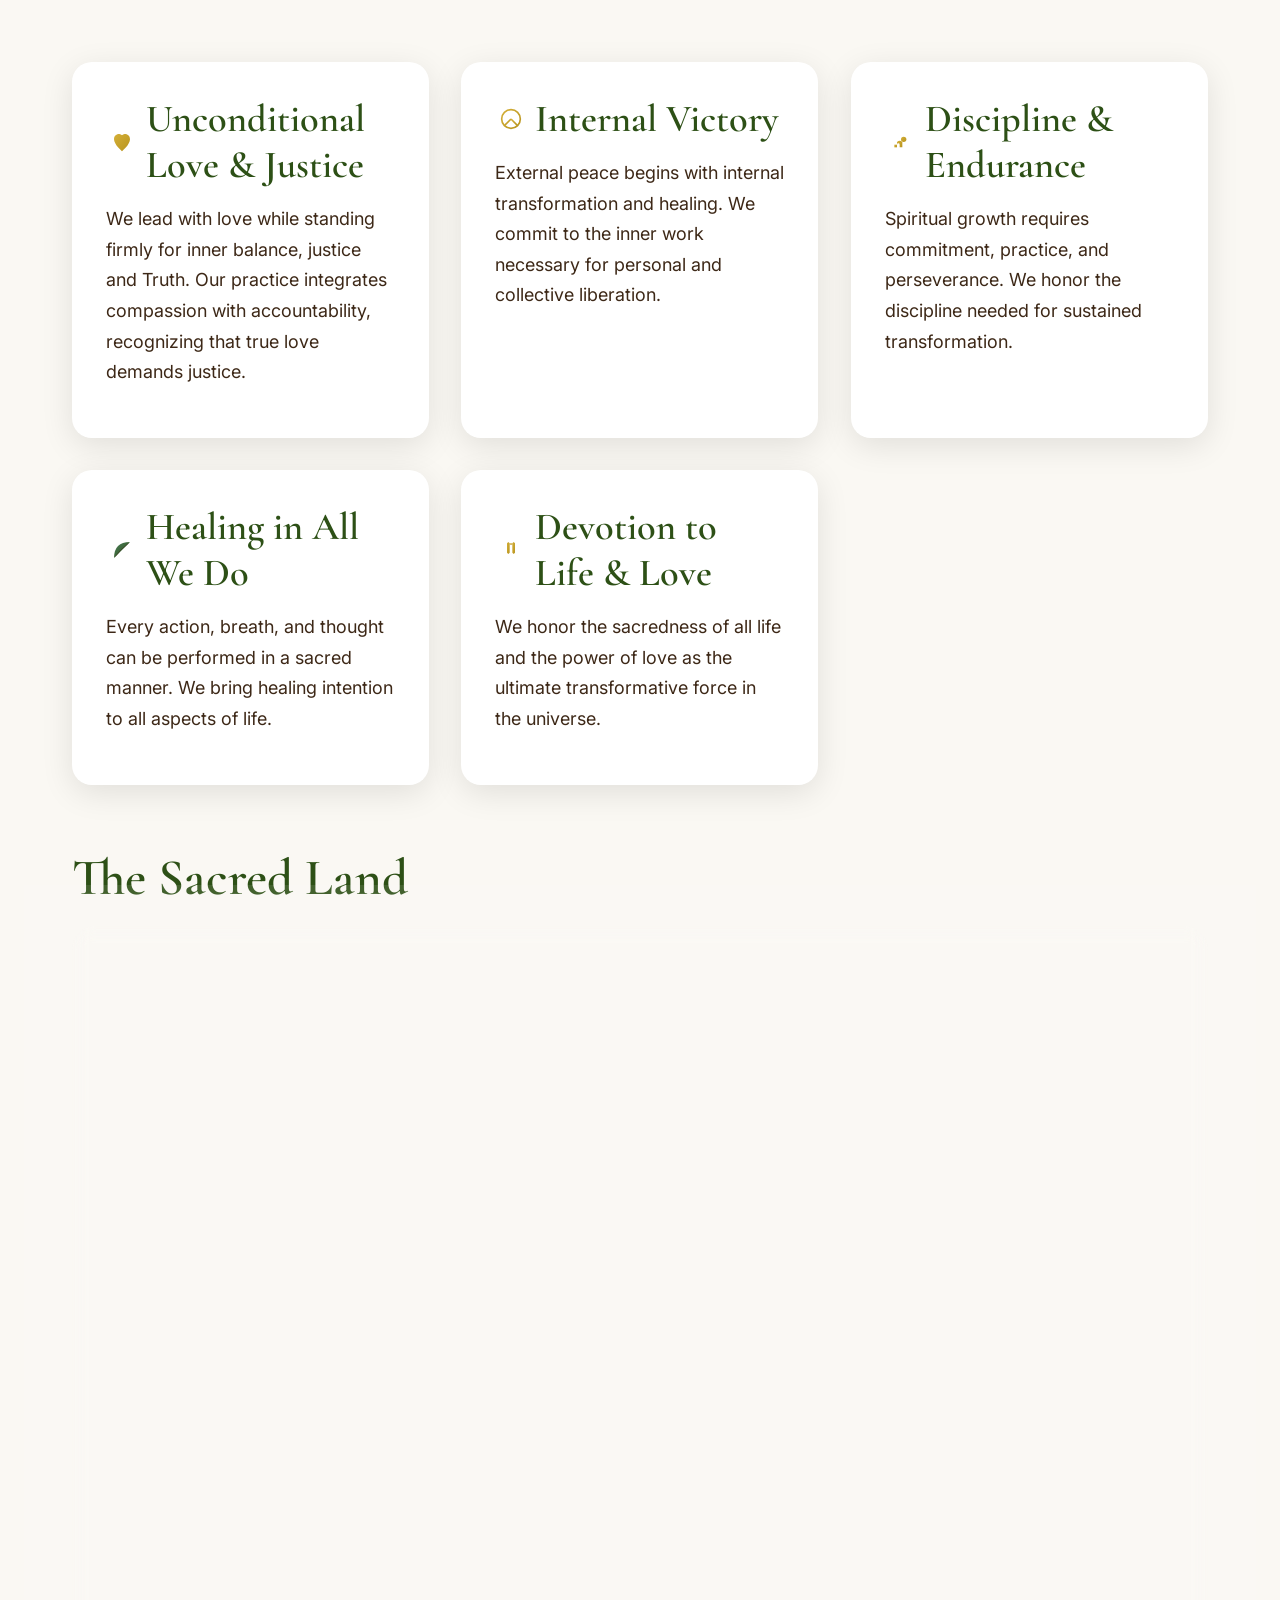
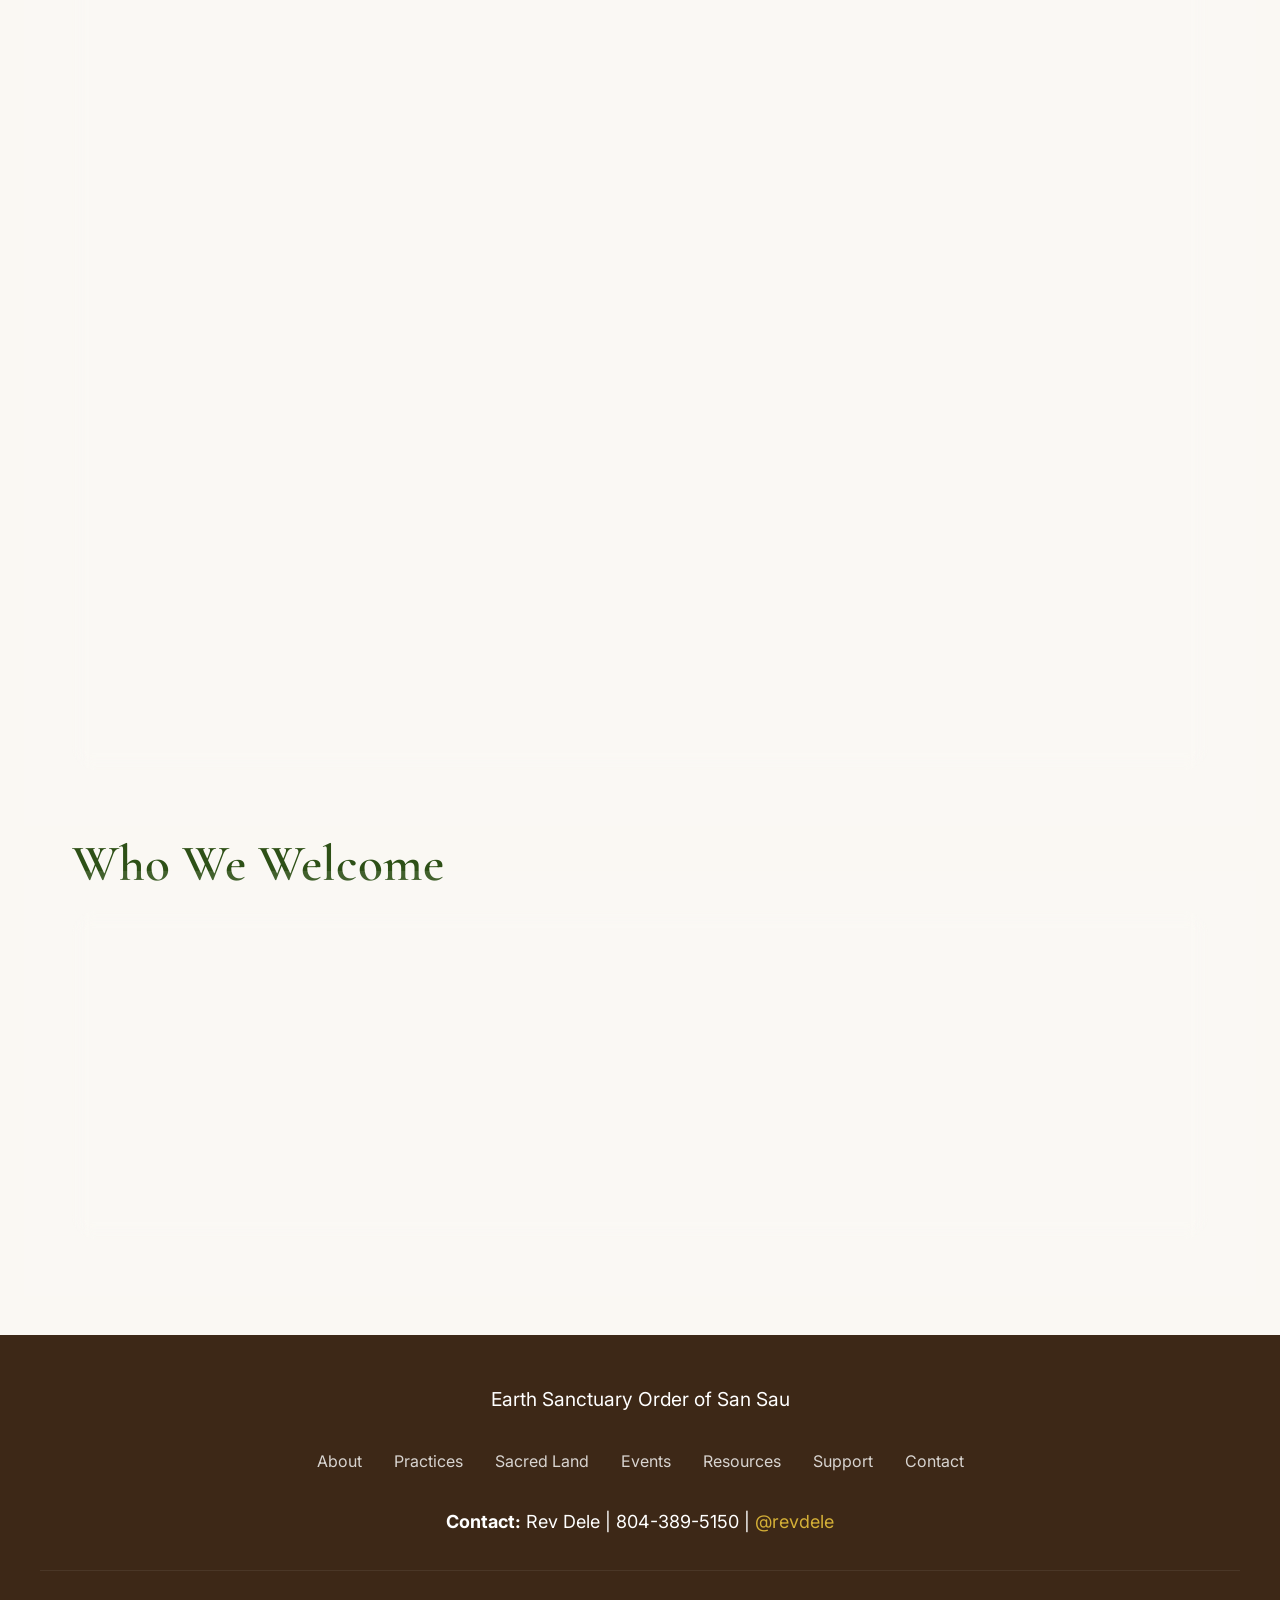
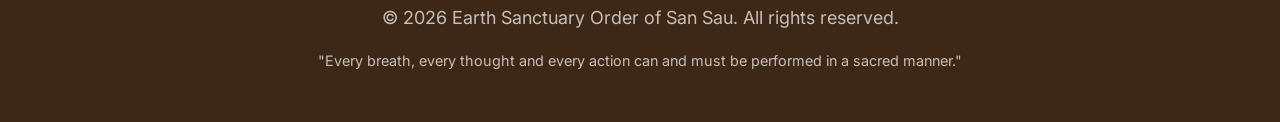
==== commit ac5e908e: "Add Sherpa title before Nyame throughout site Made-with: Cursor" ====
--- a/about.html
+++ b/about.html
@@ -102,11 +102,11 @@
                 </div>
                 
                 <div class="glass-card" style="display: flex; gap: 2rem; align-items: center; flex-wrap: wrap;">
-                    <img src="images/mama-nyame-enhanced.png" alt="Mama Nyame Selassie" style="width: 200px; border-radius: 50%;">
+                    <img src="images/mama-nyame-enhanced.png" alt="Mama Sherpa Nyame Selassie" style="width: 200px; border-radius: 50%;">
                     <div style="flex: 1;">
-                        <h3>Mama Nyame Selassie</h3>
+                        <h3>Mama Sherpa Nyame Selassie</h3>
                         <p><strong>Co-Leader & Spiritual Guide</strong></p>
-                        <p style="margin-top: 1rem;">Mama Nyame Selassie currently shares teachings from the Urban Sanctuary in Detroit, Michigan and co-leads Earth Sanctuary with profound wisdom and spiritual presence. Her guidance helps anchor the community in sacred practices and ancestral wisdom.</p>
+                        <p style="margin-top: 1rem;">Mama Sherpa Nyame Selassie currently shares teachings from the Urban Sanctuary in Detroit, Michigan and co-leads Earth Sanctuary with profound wisdom and spiritual presence. Her guidance helps anchor the community in sacred practices and ancestral wisdom.</p>
                         <p style="margin-top: 1rem;"><strong>Website:</strong> <a href="https://www.nyameselassie.com" style="color: var(--sacred-gold);">www.nyameselassie.com</a></p>
                     </div>
                 </div>
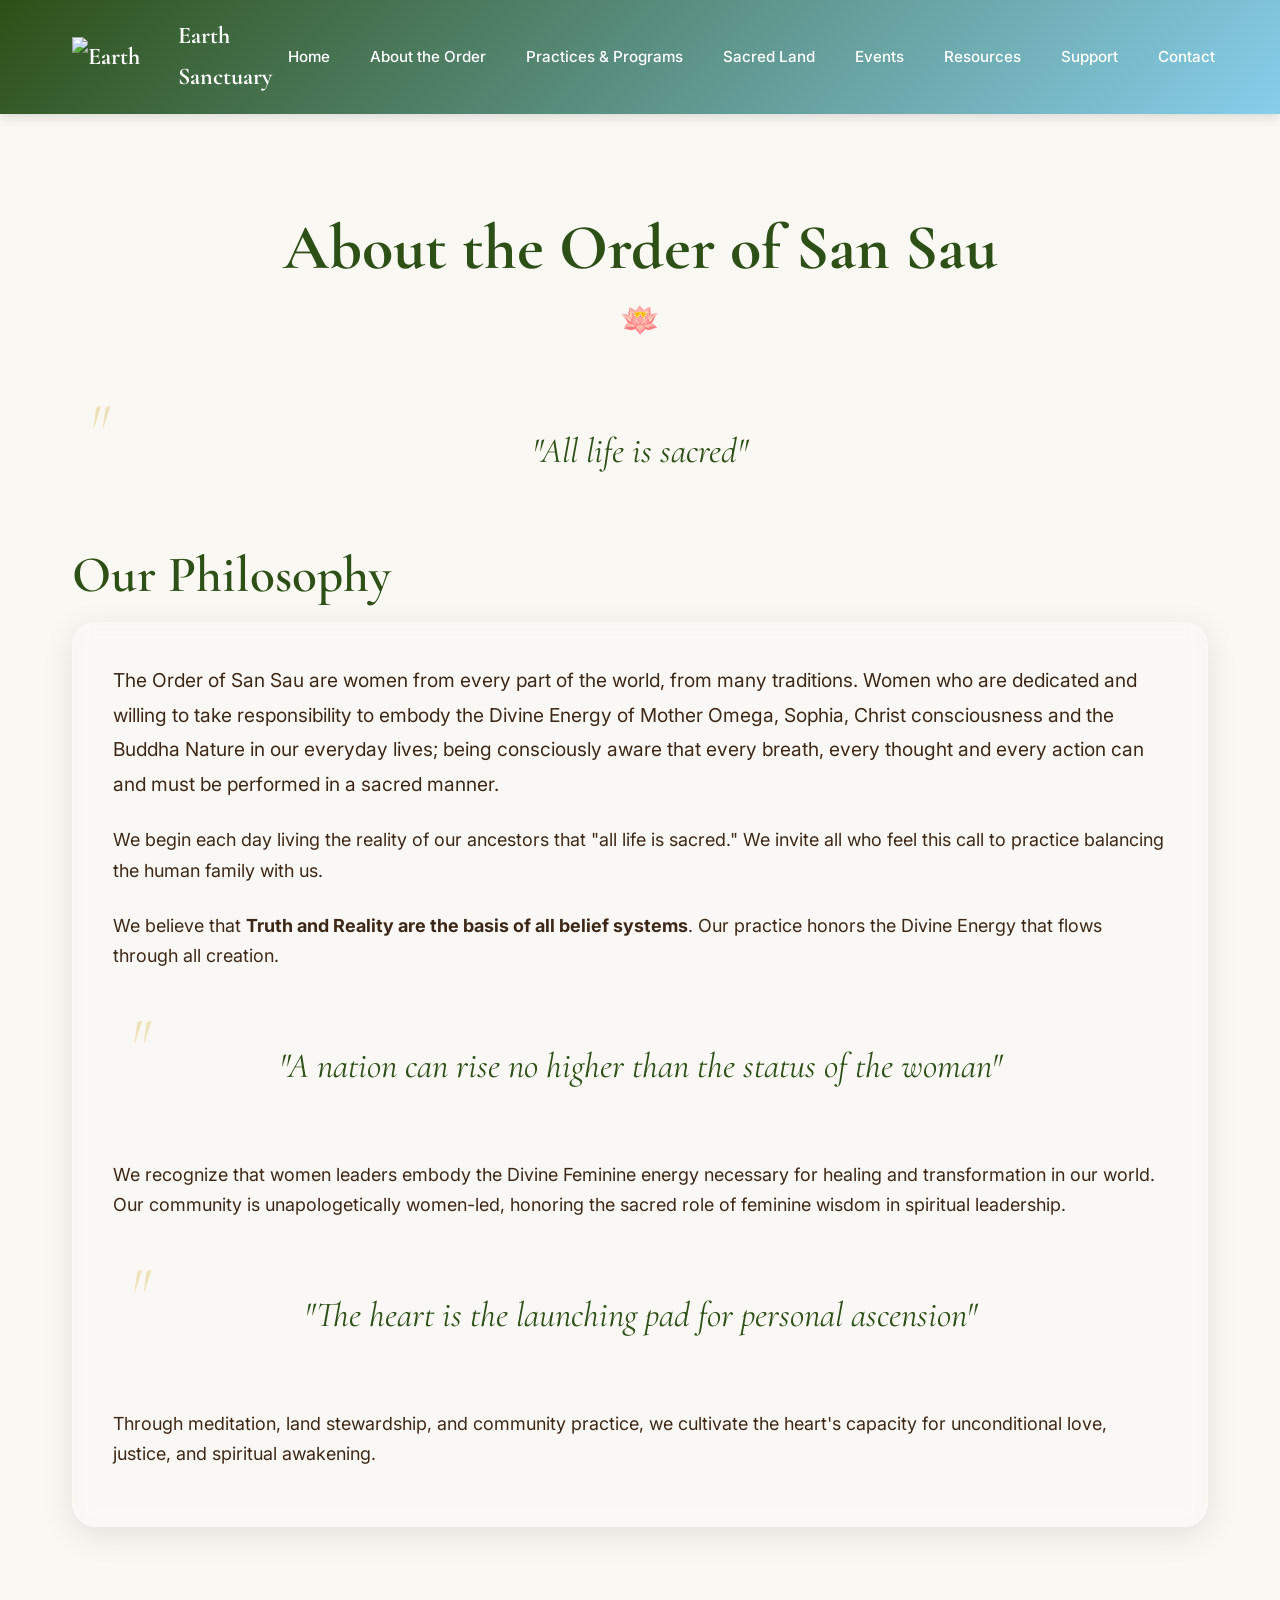
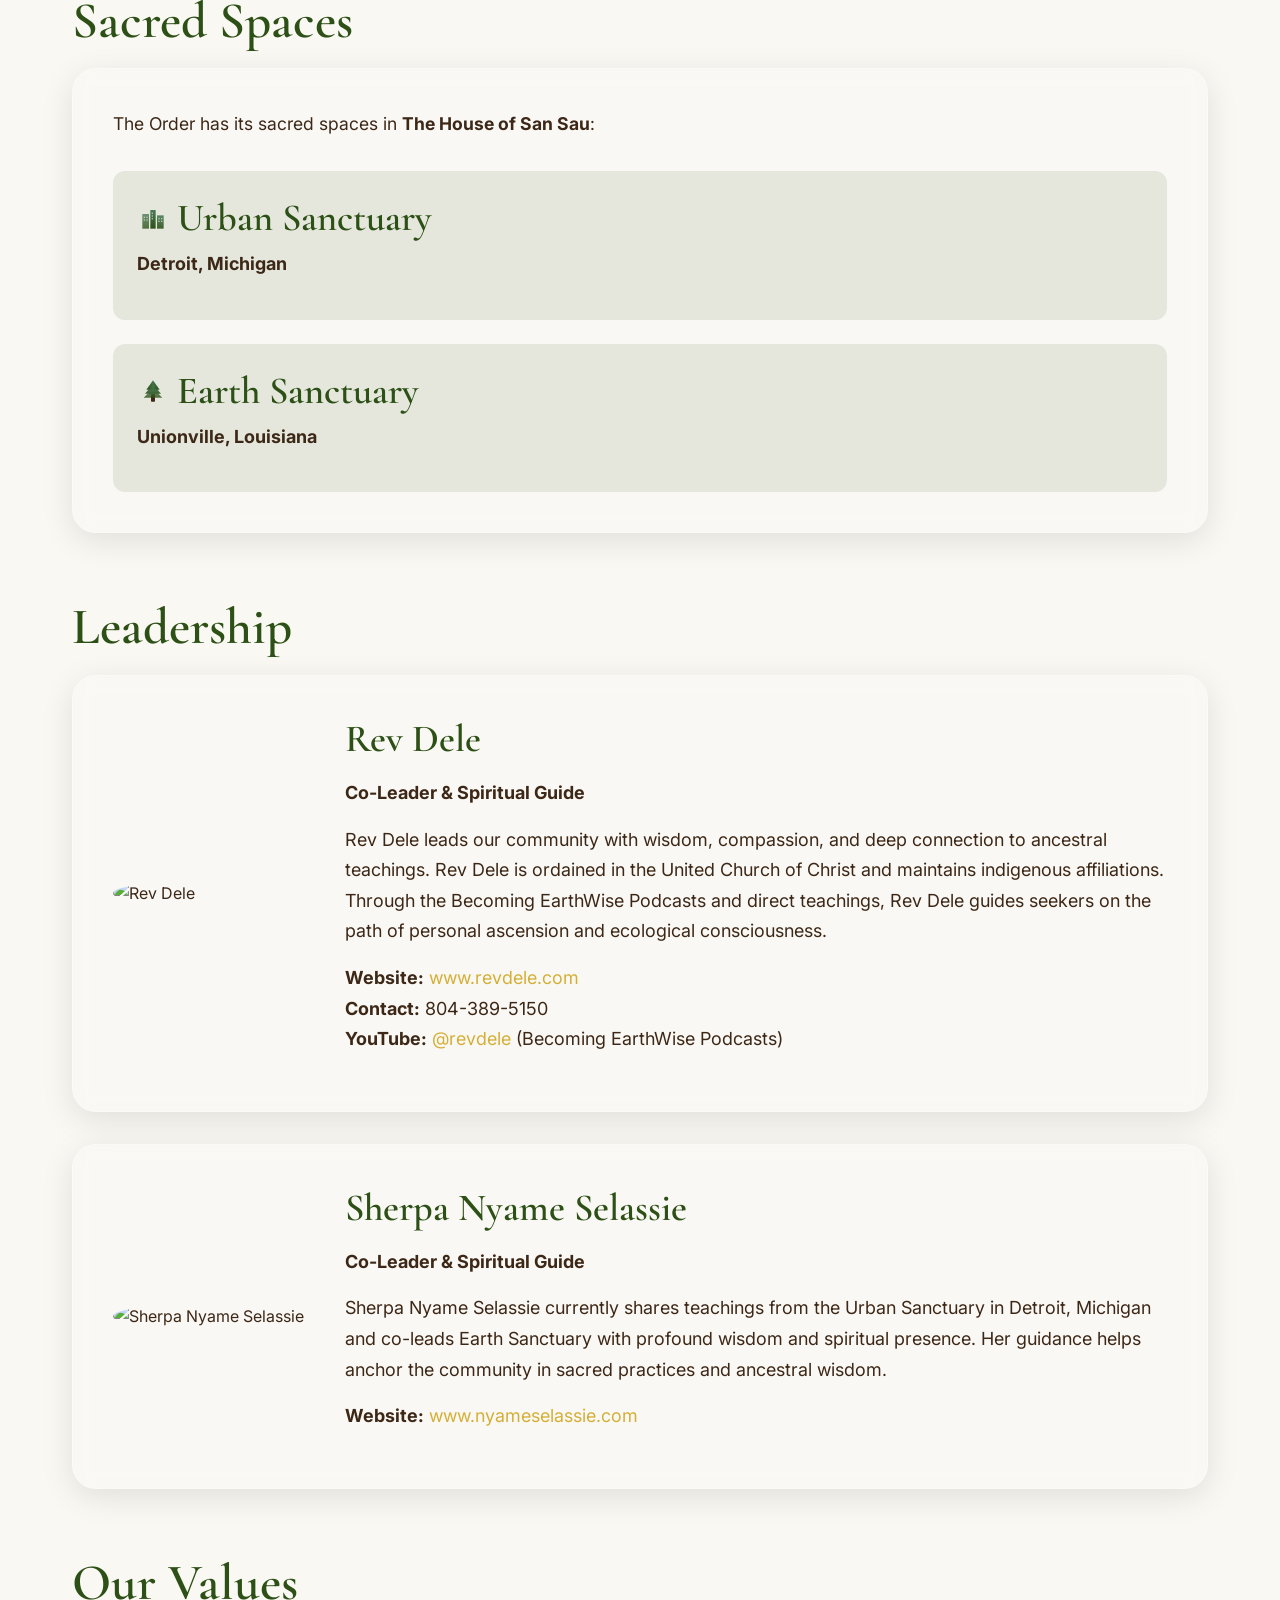
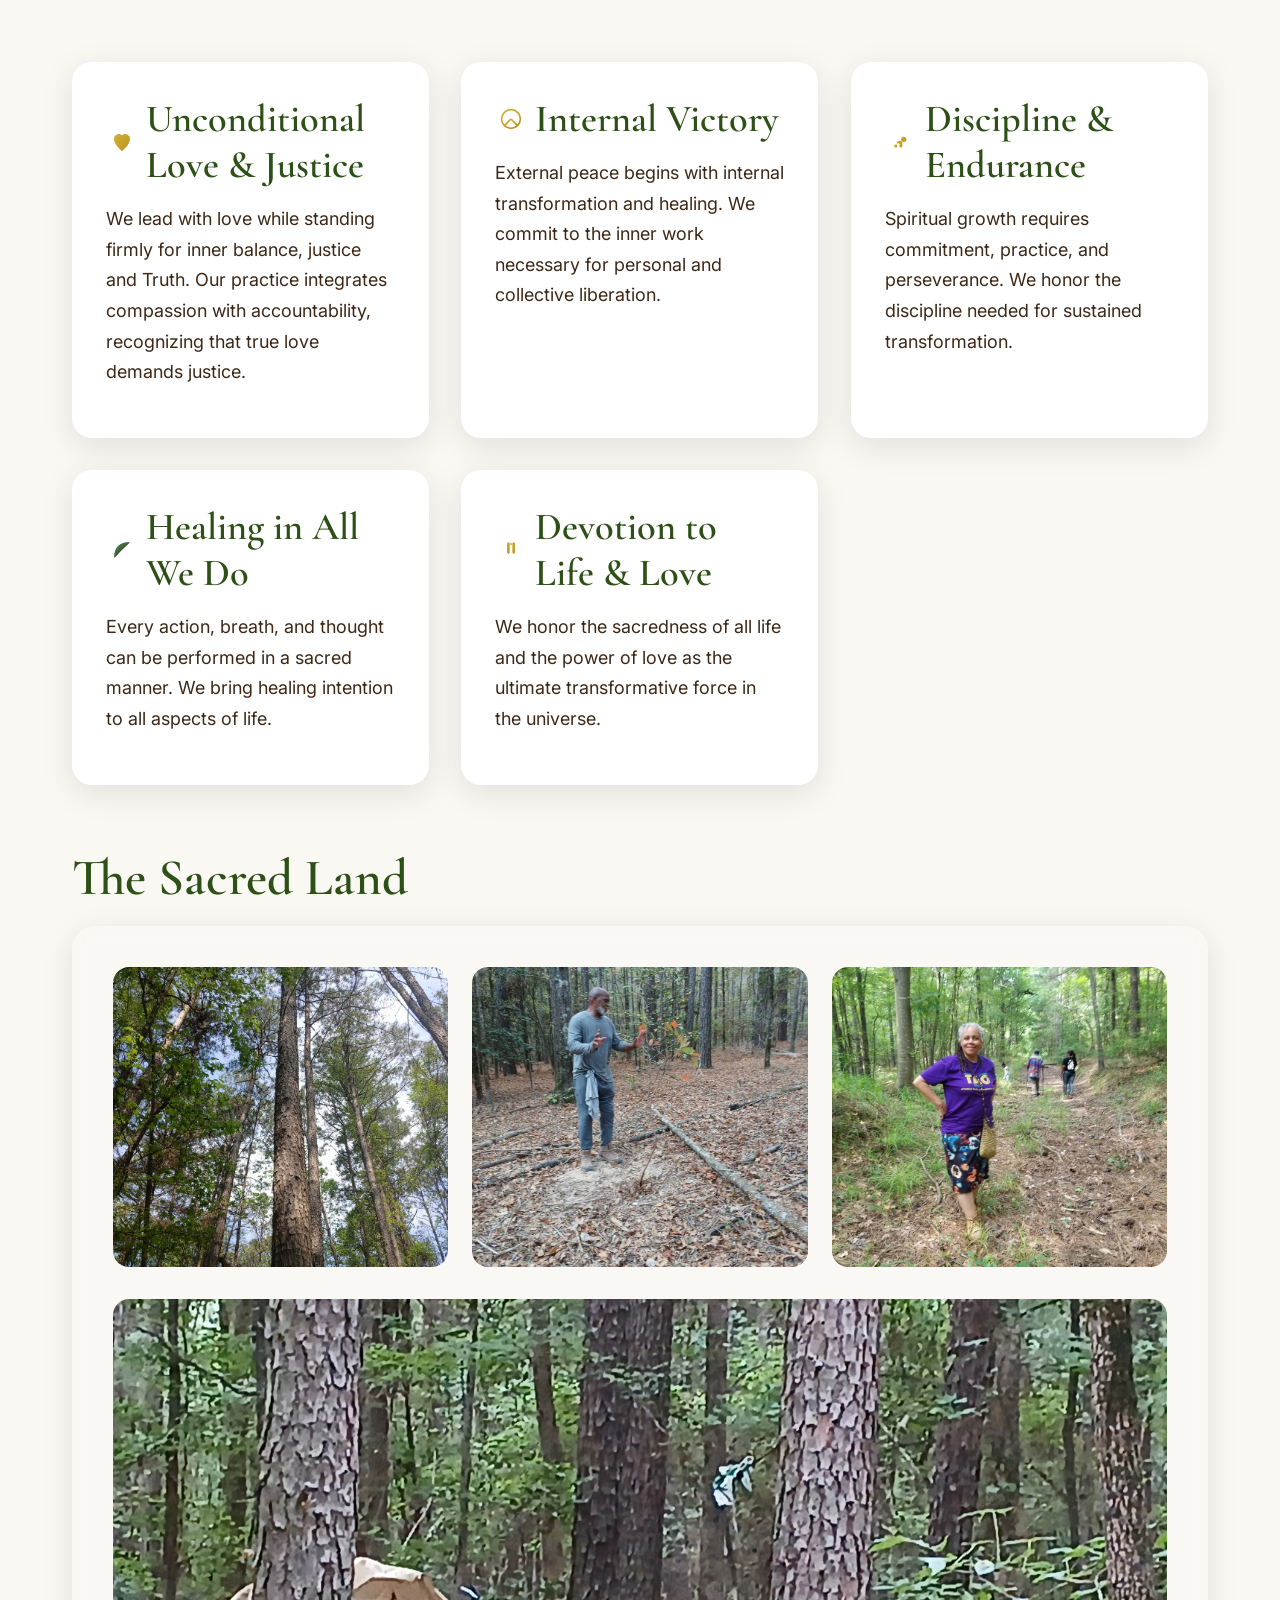
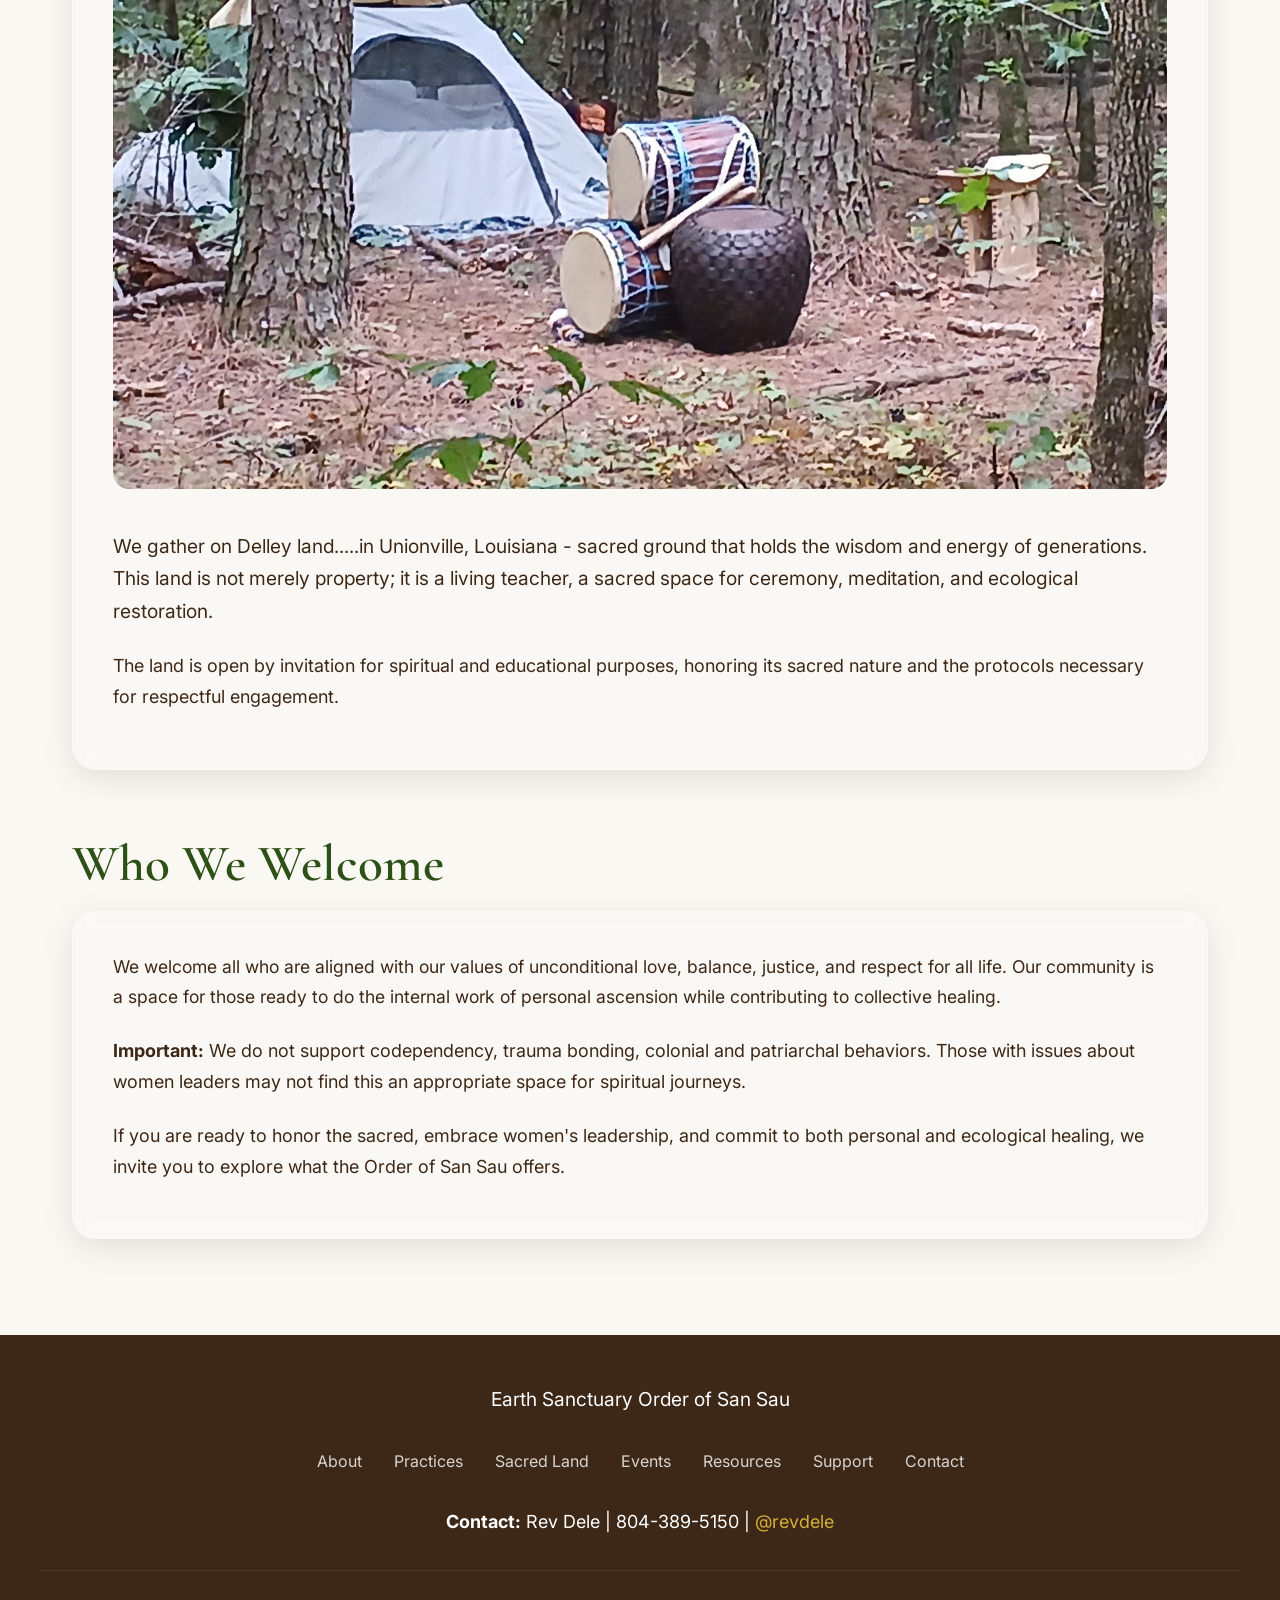
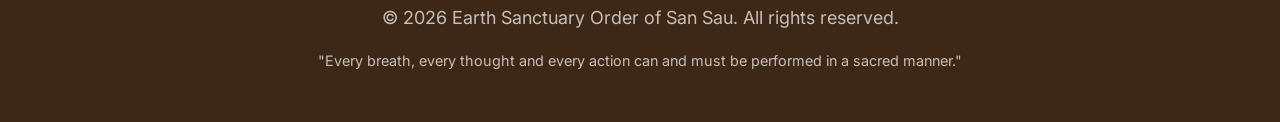
==== commit a9afcc51: "Remove Mama from Sherpa Nyame Selassie name Made-with: Cursor" ====
--- a/about.html
+++ b/about.html
@@ -102,11 +102,11 @@
                 </div>
                 
                 <div class="glass-card" style="display: flex; gap: 2rem; align-items: center; flex-wrap: wrap;">
-                    <img src="images/mama-nyame-enhanced.png" alt="Mama Sherpa Nyame Selassie" style="width: 200px; border-radius: 50%;">
+                    <img src="images/mama-nyame-enhanced.png" alt="Sherpa Nyame Selassie" style="width: 200px; border-radius: 50%;">
                     <div style="flex: 1;">
-                        <h3>Mama Sherpa Nyame Selassie</h3>
+                        <h3>Sherpa Nyame Selassie</h3>
                         <p><strong>Co-Leader & Spiritual Guide</strong></p>
-                        <p style="margin-top: 1rem;">Mama Sherpa Nyame Selassie currently shares teachings from the Urban Sanctuary in Detroit, Michigan and co-leads Earth Sanctuary with profound wisdom and spiritual presence. Her guidance helps anchor the community in sacred practices and ancestral wisdom.</p>
+                        <p style="margin-top: 1rem;">Sherpa Nyame Selassie currently shares teachings from the Urban Sanctuary in Detroit, Michigan and co-leads Earth Sanctuary with profound wisdom and spiritual presence. Her guidance helps anchor the community in sacred practices and ancestral wisdom.</p>
                         <p style="margin-top: 1rem;"><strong>Website:</strong> <a href="https://www.nyameselassie.com" style="color: var(--sacred-gold);">www.nyameselassie.com</a></p>
                     </div>
                 </div>
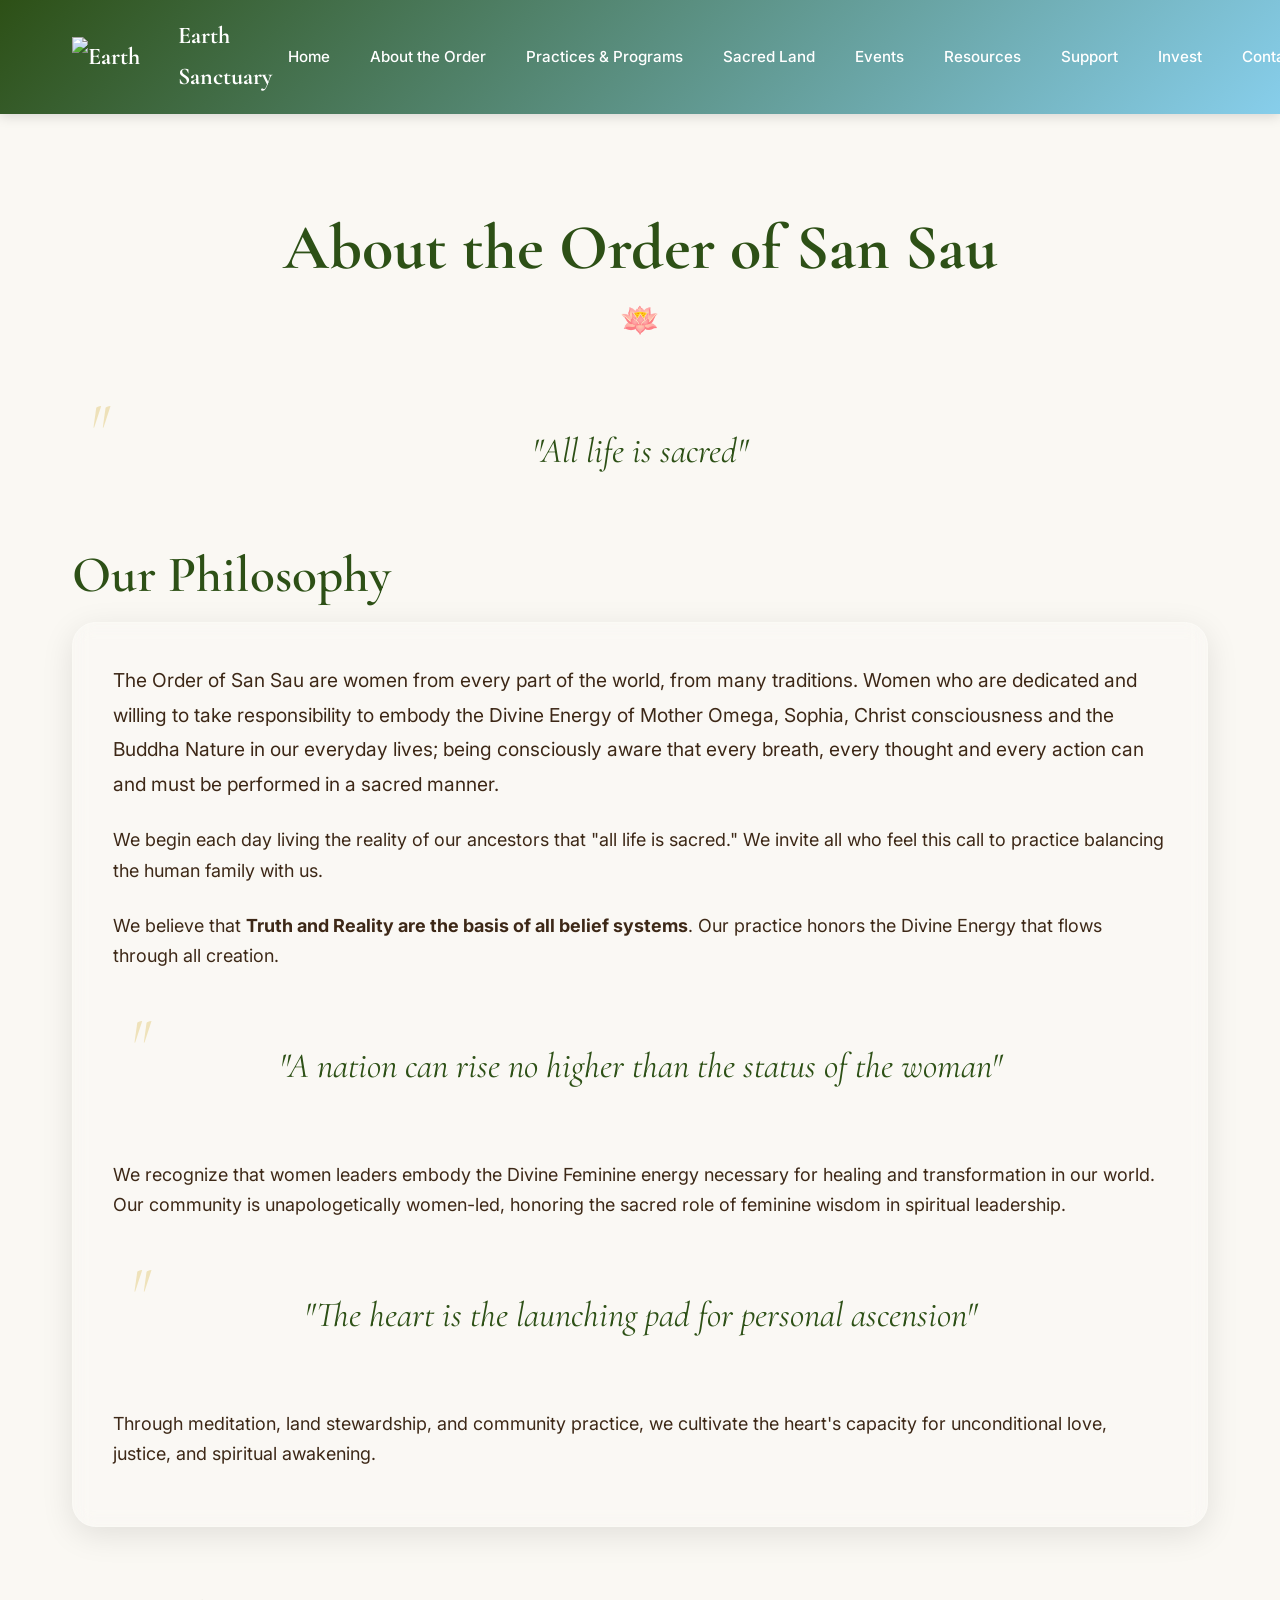
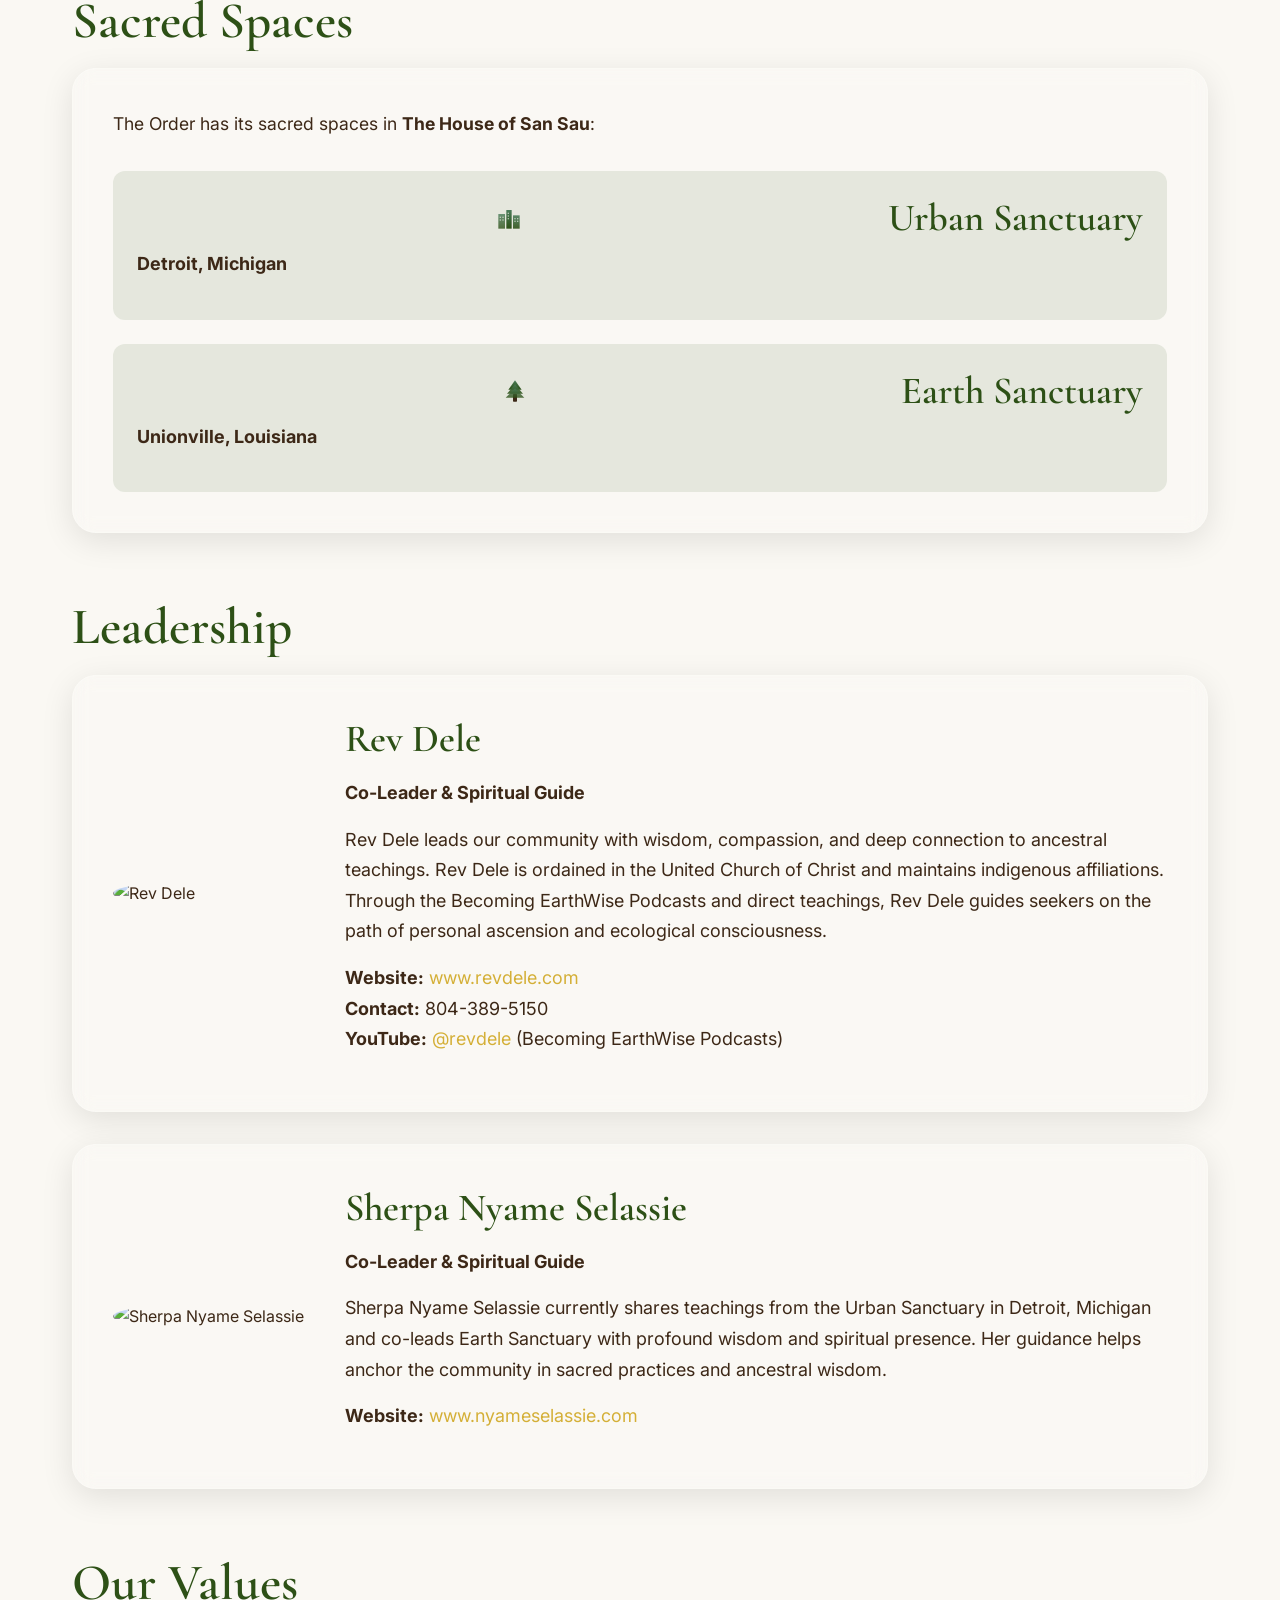
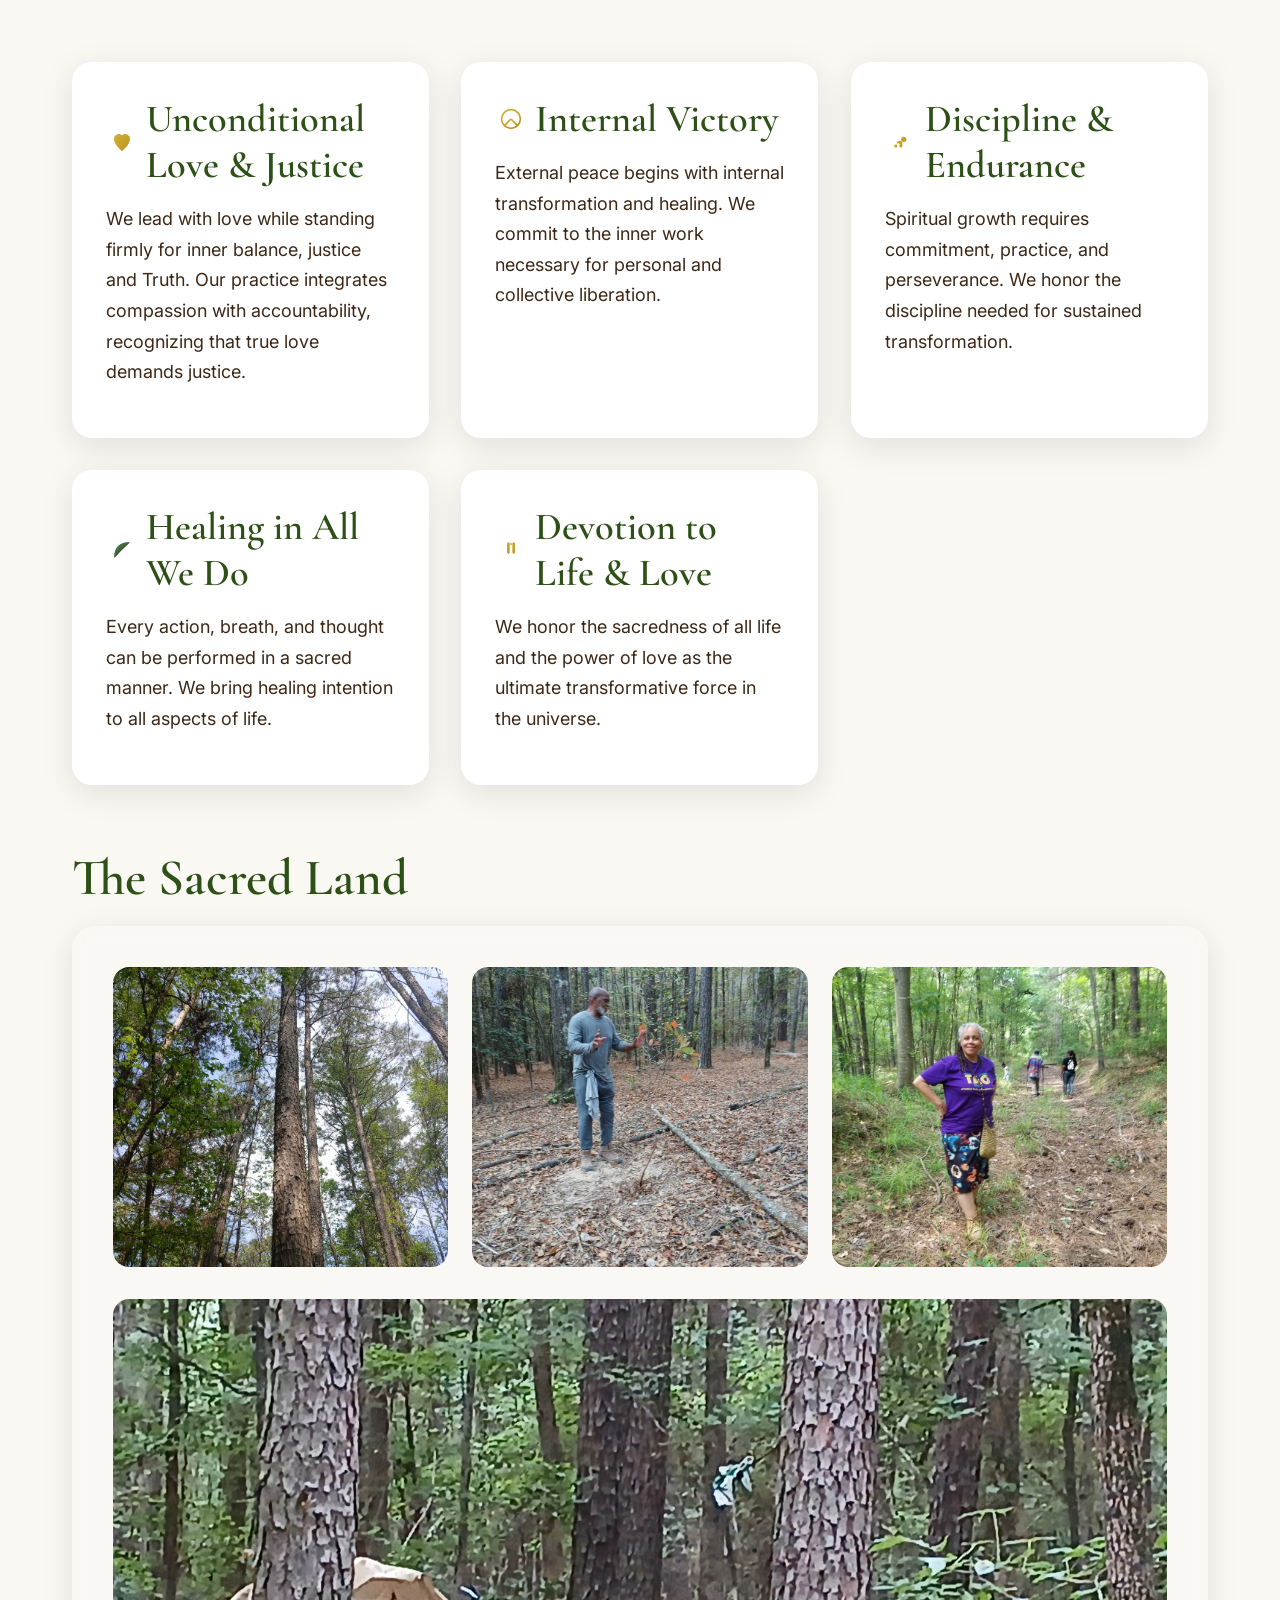
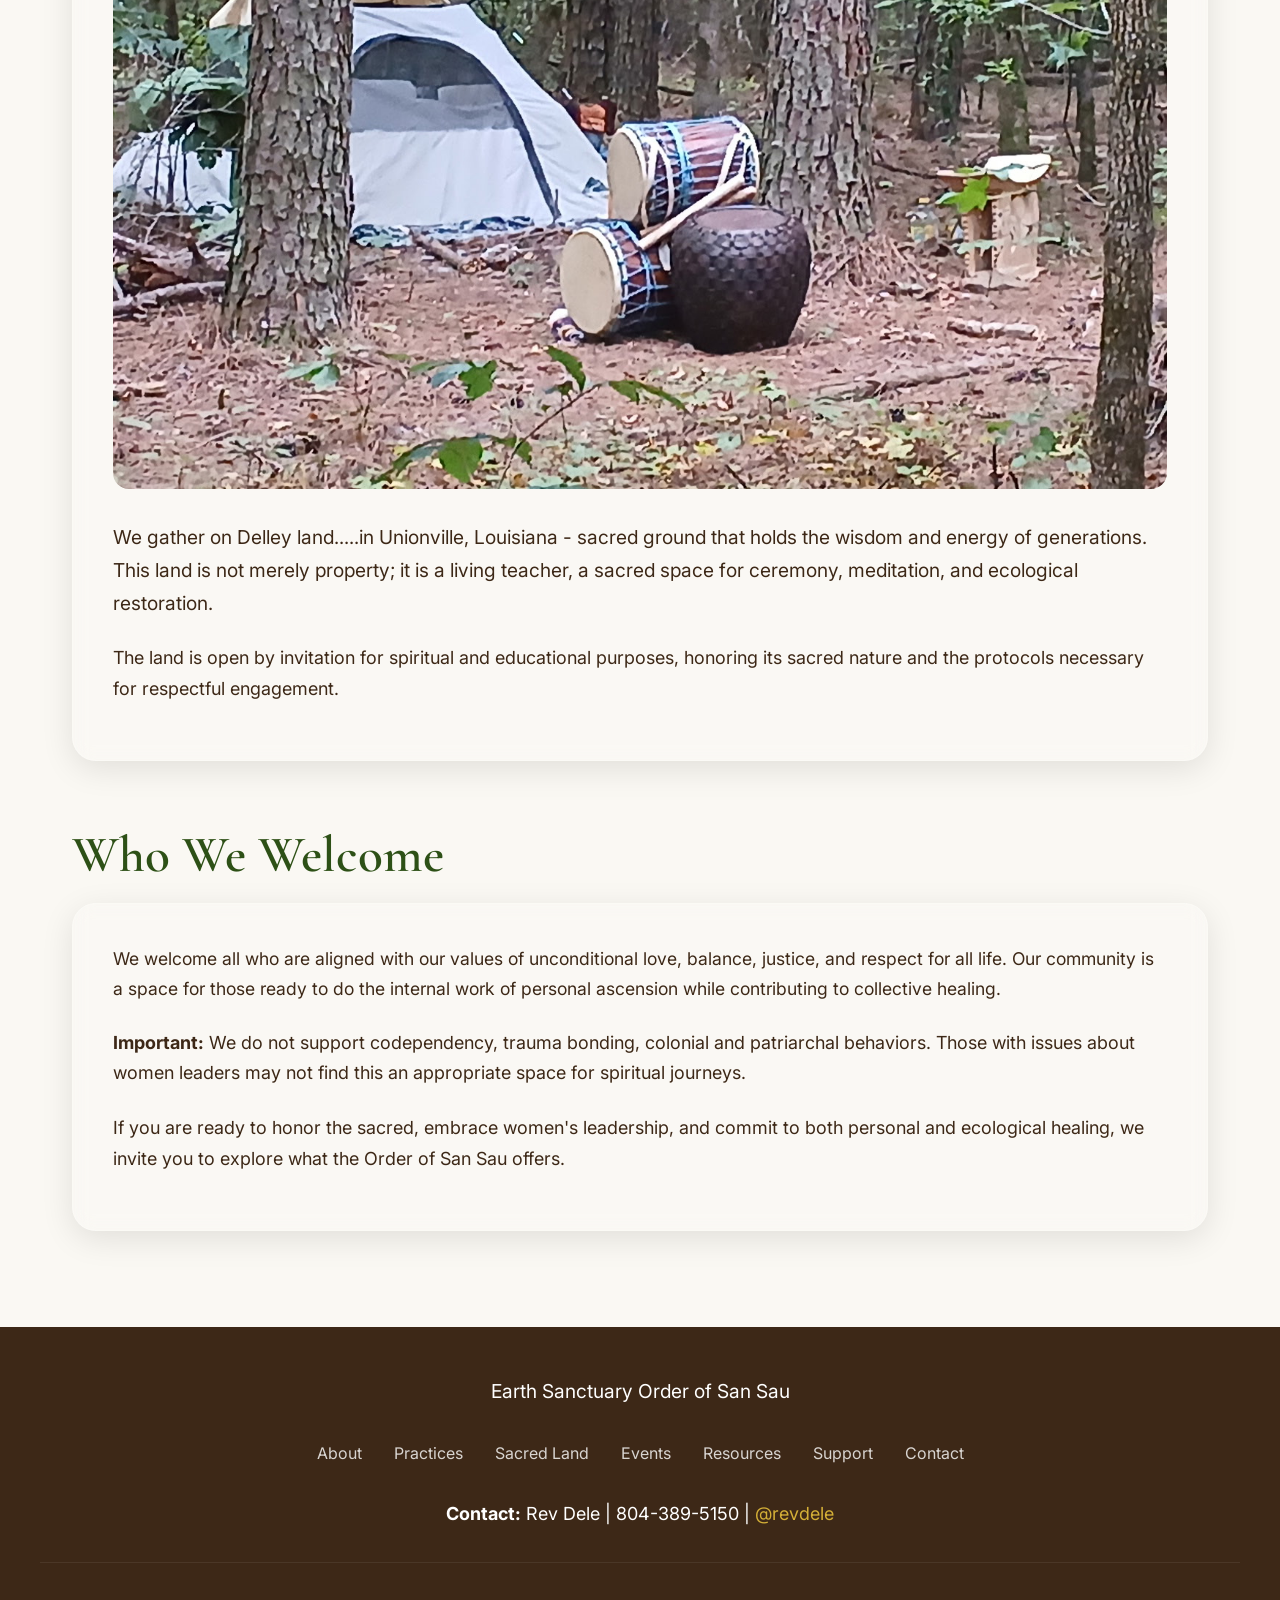
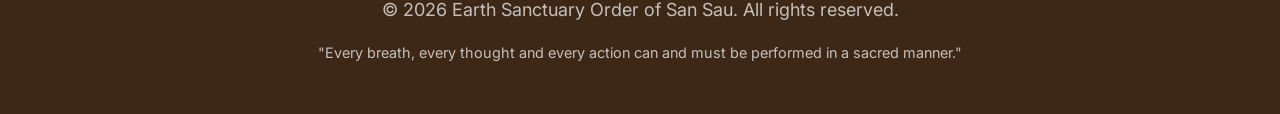
==== commit ac4f3c71: "Add invest.html sponsor/investor page + Invest nav link across all pages" ====
--- a/about.html
+++ b/about.html
@@ -25,6 +25,7 @@
                     <li><a href="events.html">Events</a></li>
                     <li><a href="resources.html">Resources</a></li>
                     <li><a href="support.html">Support</a></li>
+                    <li><a href="invest.html">Invest</a></li>
                     <li><a href="contact.html">Contact</a></li>
                 </ul>
             </nav>
--- a/css/style.css
+++ b/css/style.css
@@ -268,9 +268,35 @@
   color: var(--forest-green);
 }
 
+.btn-outline {
+  background: transparent;
+  color: var(--forest-green);
+  border: 2px solid var(--forest-green);
+}
+
+.btn-outline:hover {
+  background: var(--forest-green);
+  color: white;
+  transform: translateY(-3px);
+  box-shadow: 0 6px 25px rgba(45, 80, 22, 0.3);
+}
+
+.book-buttons {
+  display: flex;
+  flex-wrap: wrap;
+  gap: 1rem;
+  margin-top: 1rem;
+}
+
+.book-buttons .btn {
+  flex: 1 1 auto;
+  min-width: 200px;
+}
+
 /* Sections */
 .site-section {
   padding: var(--section-padding);
+  overflow-x: hidden;
 }
 
 .section-title {
@@ -493,10 +519,47 @@
   opacity: 0.7;
 }
 
+/* Section images - prevent overflow and center */
+.glass-card img {
+  max-width: 100%;
+  height: auto;
+  display: block;
+  margin-left: auto;
+  margin-right: auto;
+  object-fit: contain;
+}
+
+
 /* Responsive Design */
 @media (max-width: 768px) {
   :root {
-    --section-padding: 4rem 1.5rem;
+    --section-padding: 4rem 1rem;
+  }
+  
+  .container {
+    padding: 0 1rem;
+    overflow-x: hidden;
+  }
+  
+  .glass-card {
+    padding: 1.5rem;
+    overflow: visible;
+  }
+  
+  .glass-card img {
+    max-width: 100%;
+    width: 100%;
+    height: auto !important;
+    display: block;
+    margin-left: auto;
+    margin-right: auto;
+    object-fit: contain;
+  }
+  
+  /* Fix grid overflow on narrow screens */
+  .glass-card [style*="grid-template-columns"] {
+    grid-template-columns: 1fr !important;
+    min-width: 0;
   }
   
   .mobile-menu-toggle {
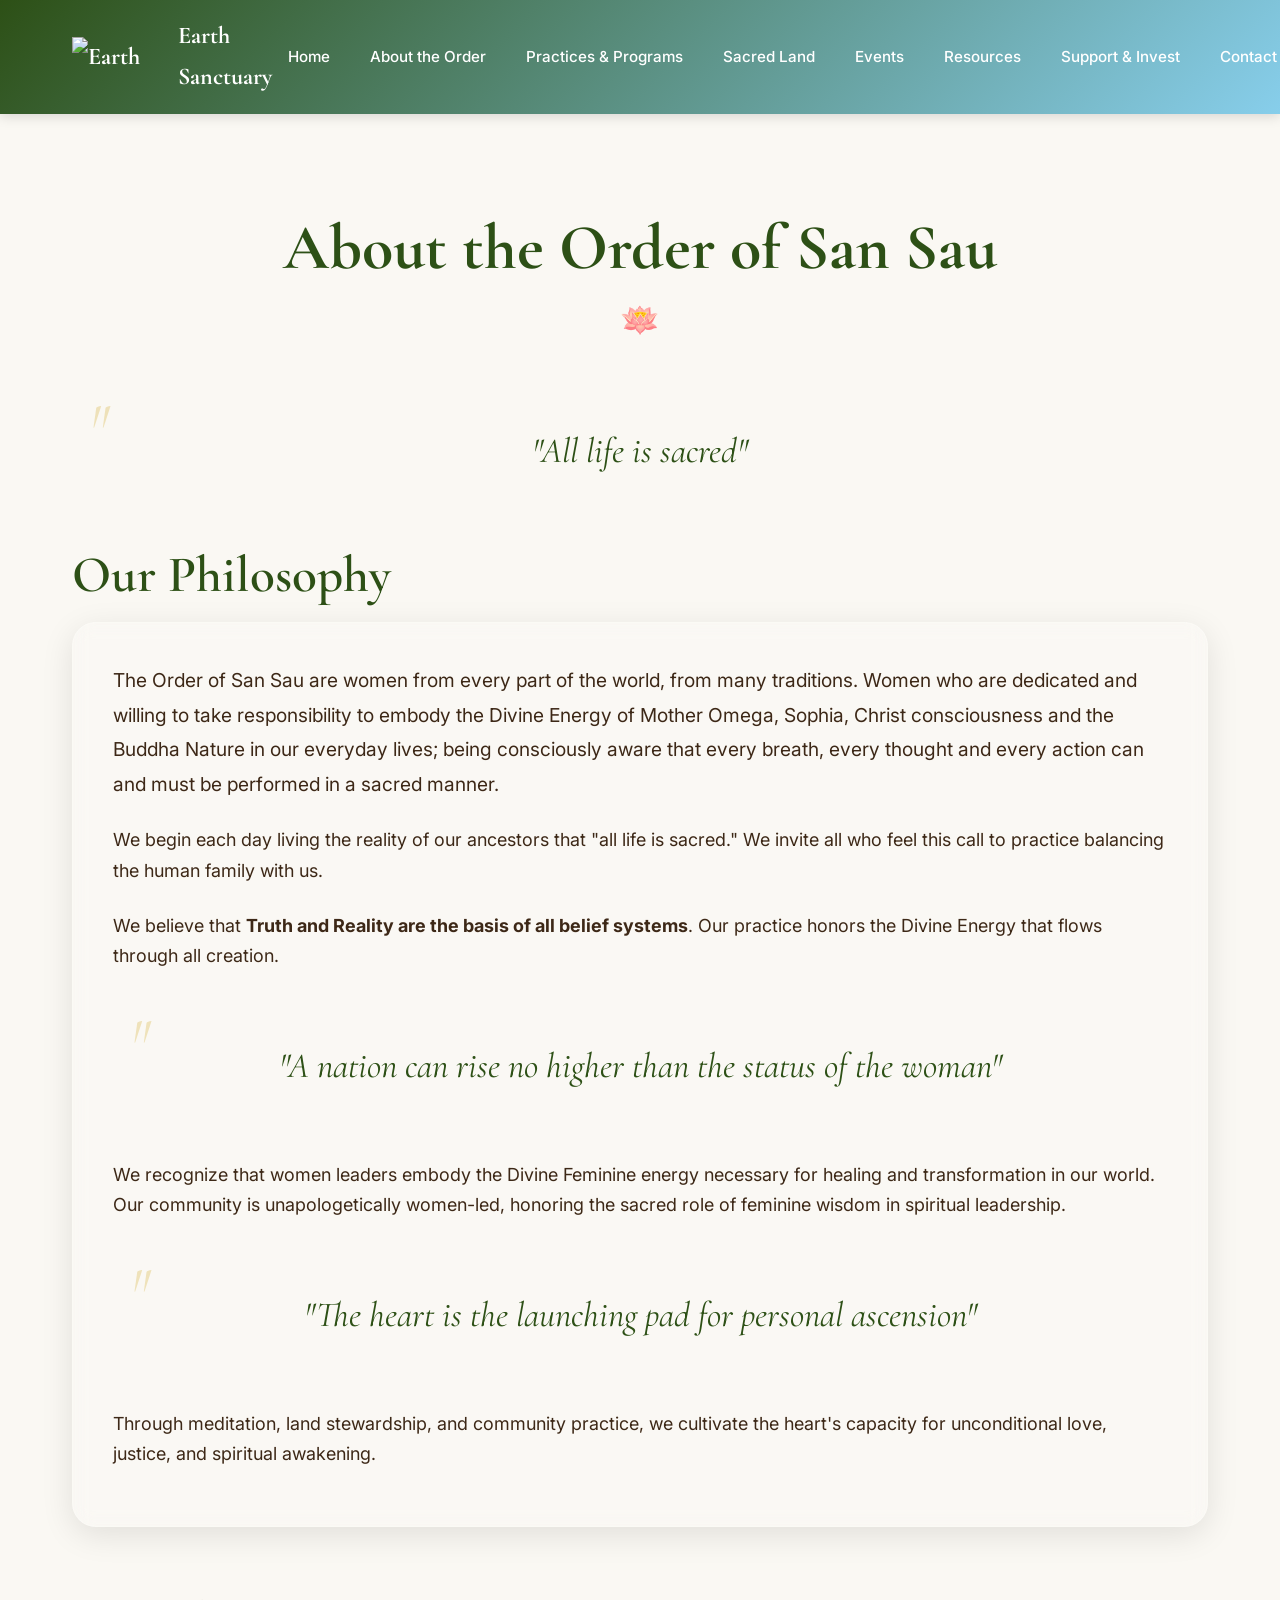
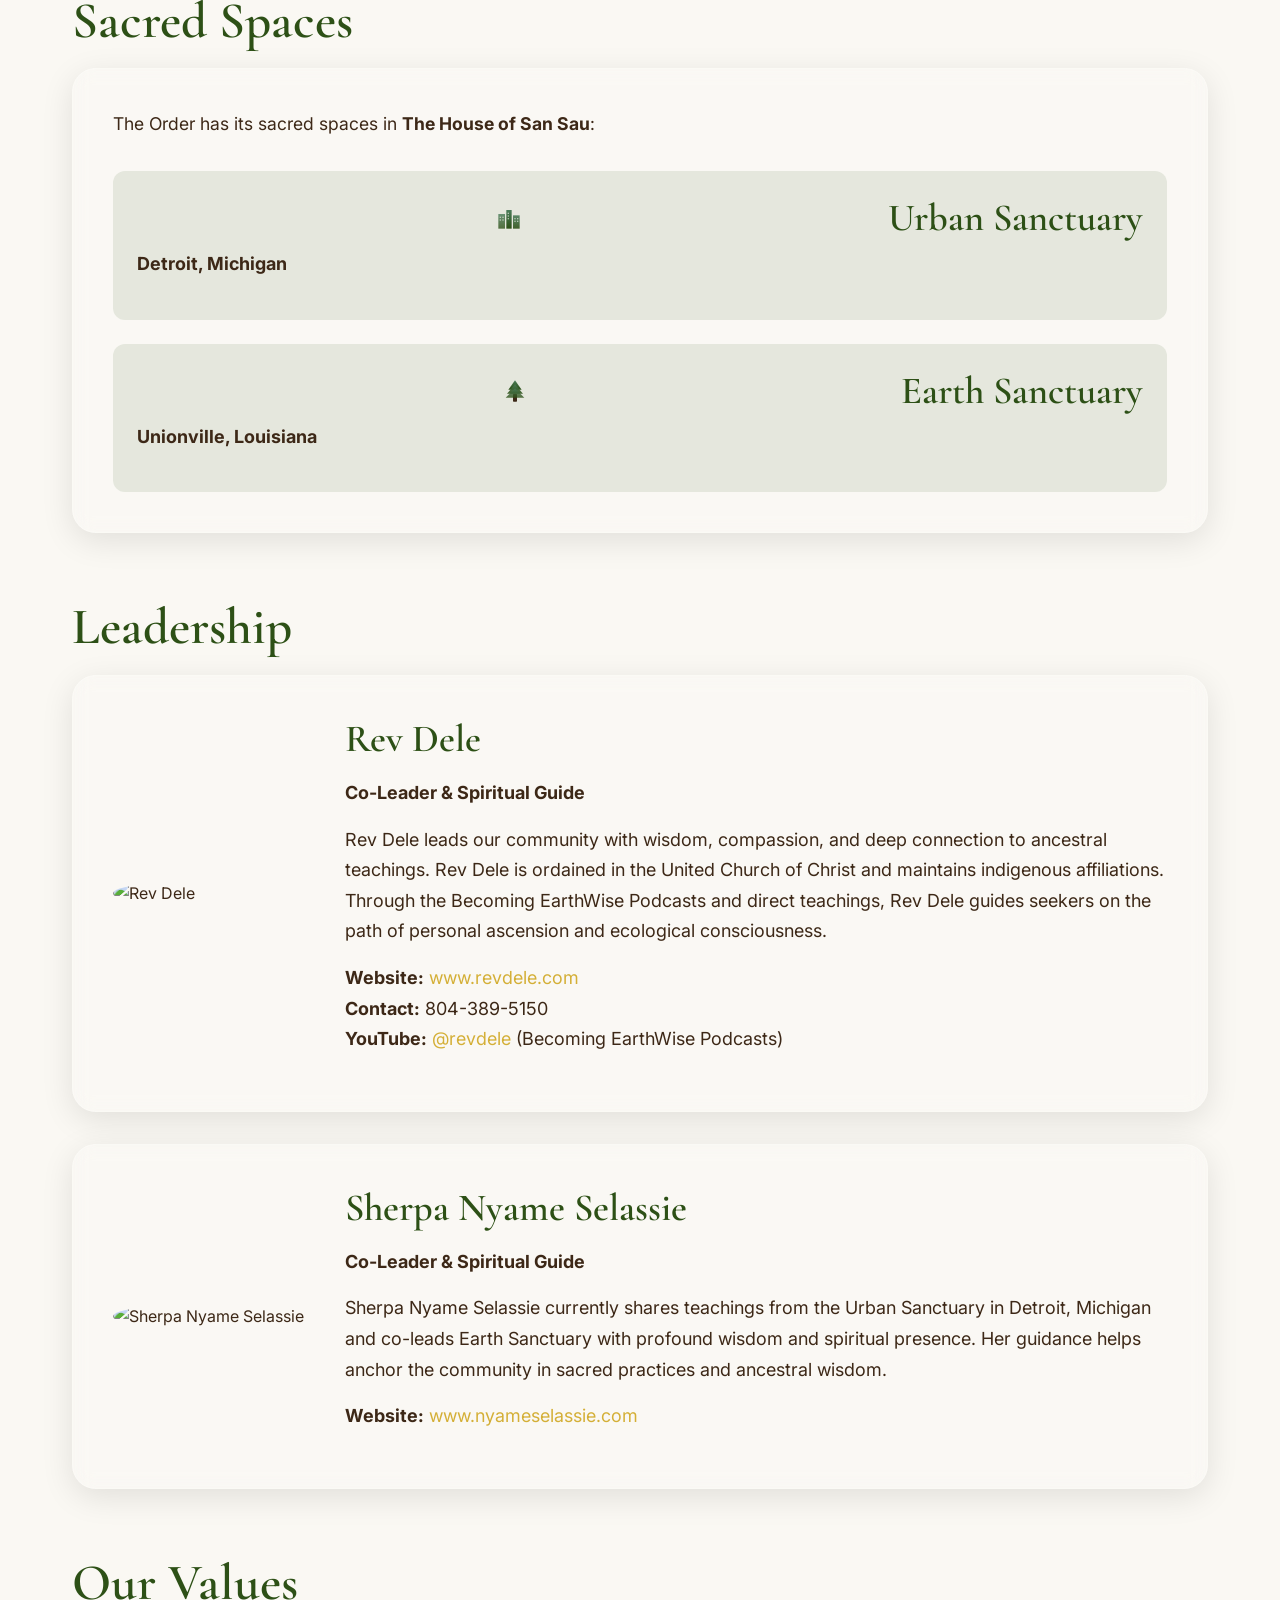
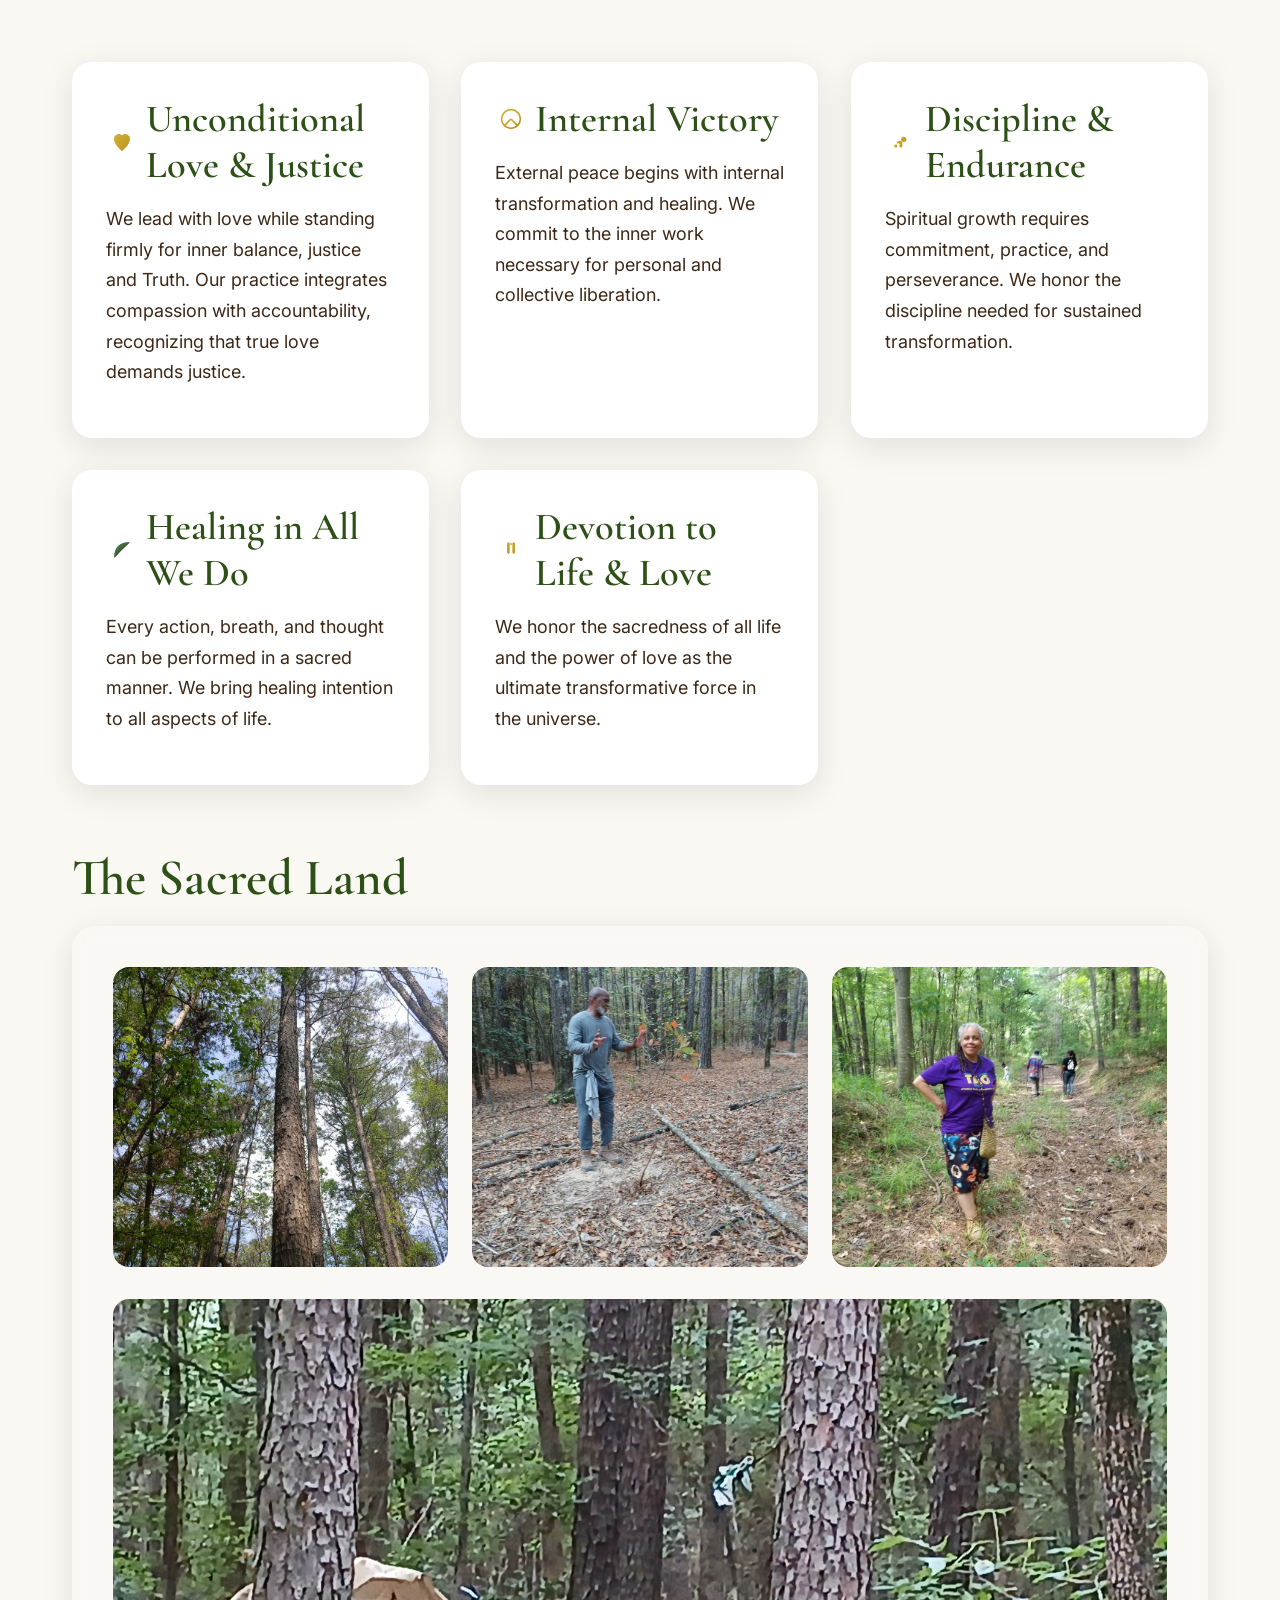
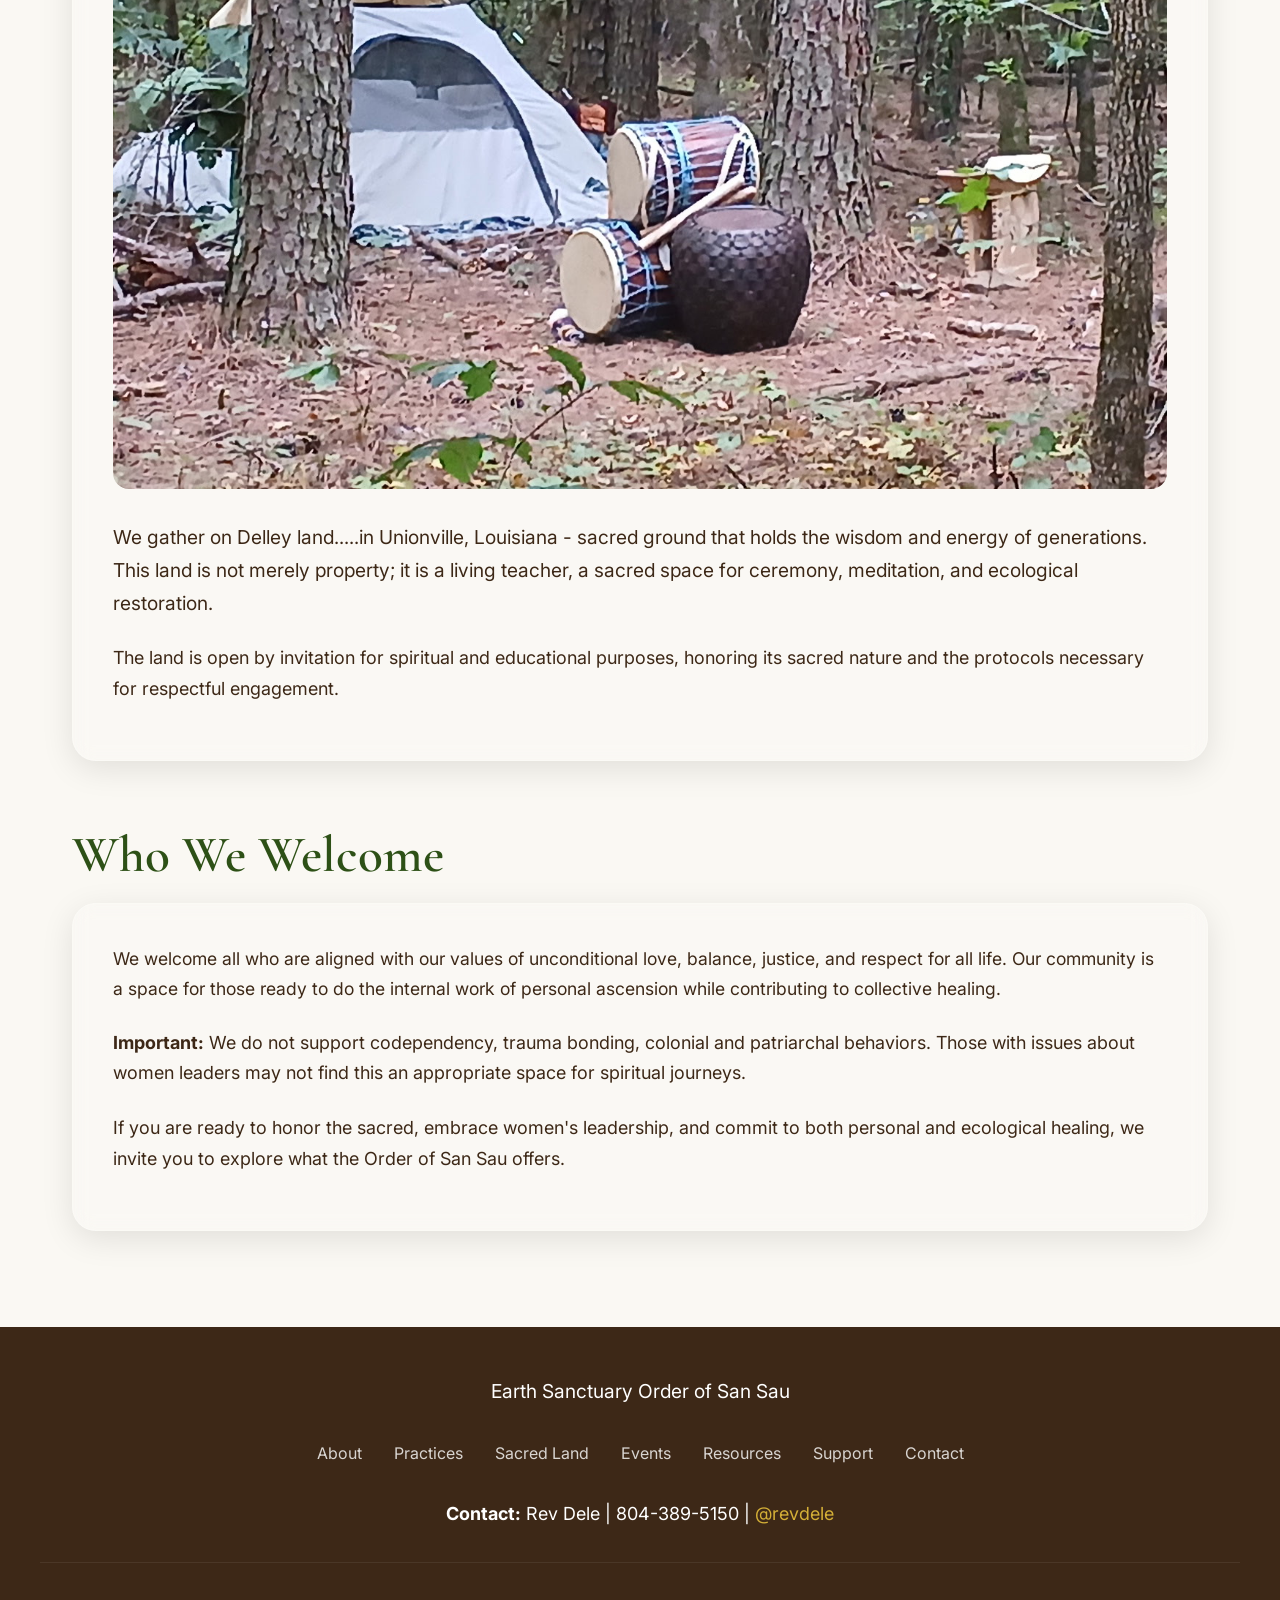
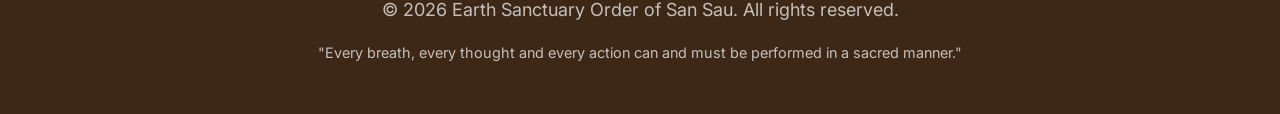
==== commit 279fcc13: "Merge invest and support pages into unified Support & Invest page" ====
--- a/about.html
+++ b/about.html
@@ -24,8 +24,7 @@
                     <li><a href="sacred-land.html">Sacred Land</a></li>
                     <li><a href="events.html">Events</a></li>
                     <li><a href="resources.html">Resources</a></li>
-                    <li><a href="support.html">Support</a></li>
-                    <li><a href="invest.html">Invest</a></li>
+                    <li><a href="support.html">Support &amp; Invest</a></li>
                     <li><a href="contact.html">Contact</a></li>
                 </ul>
             </nav>
